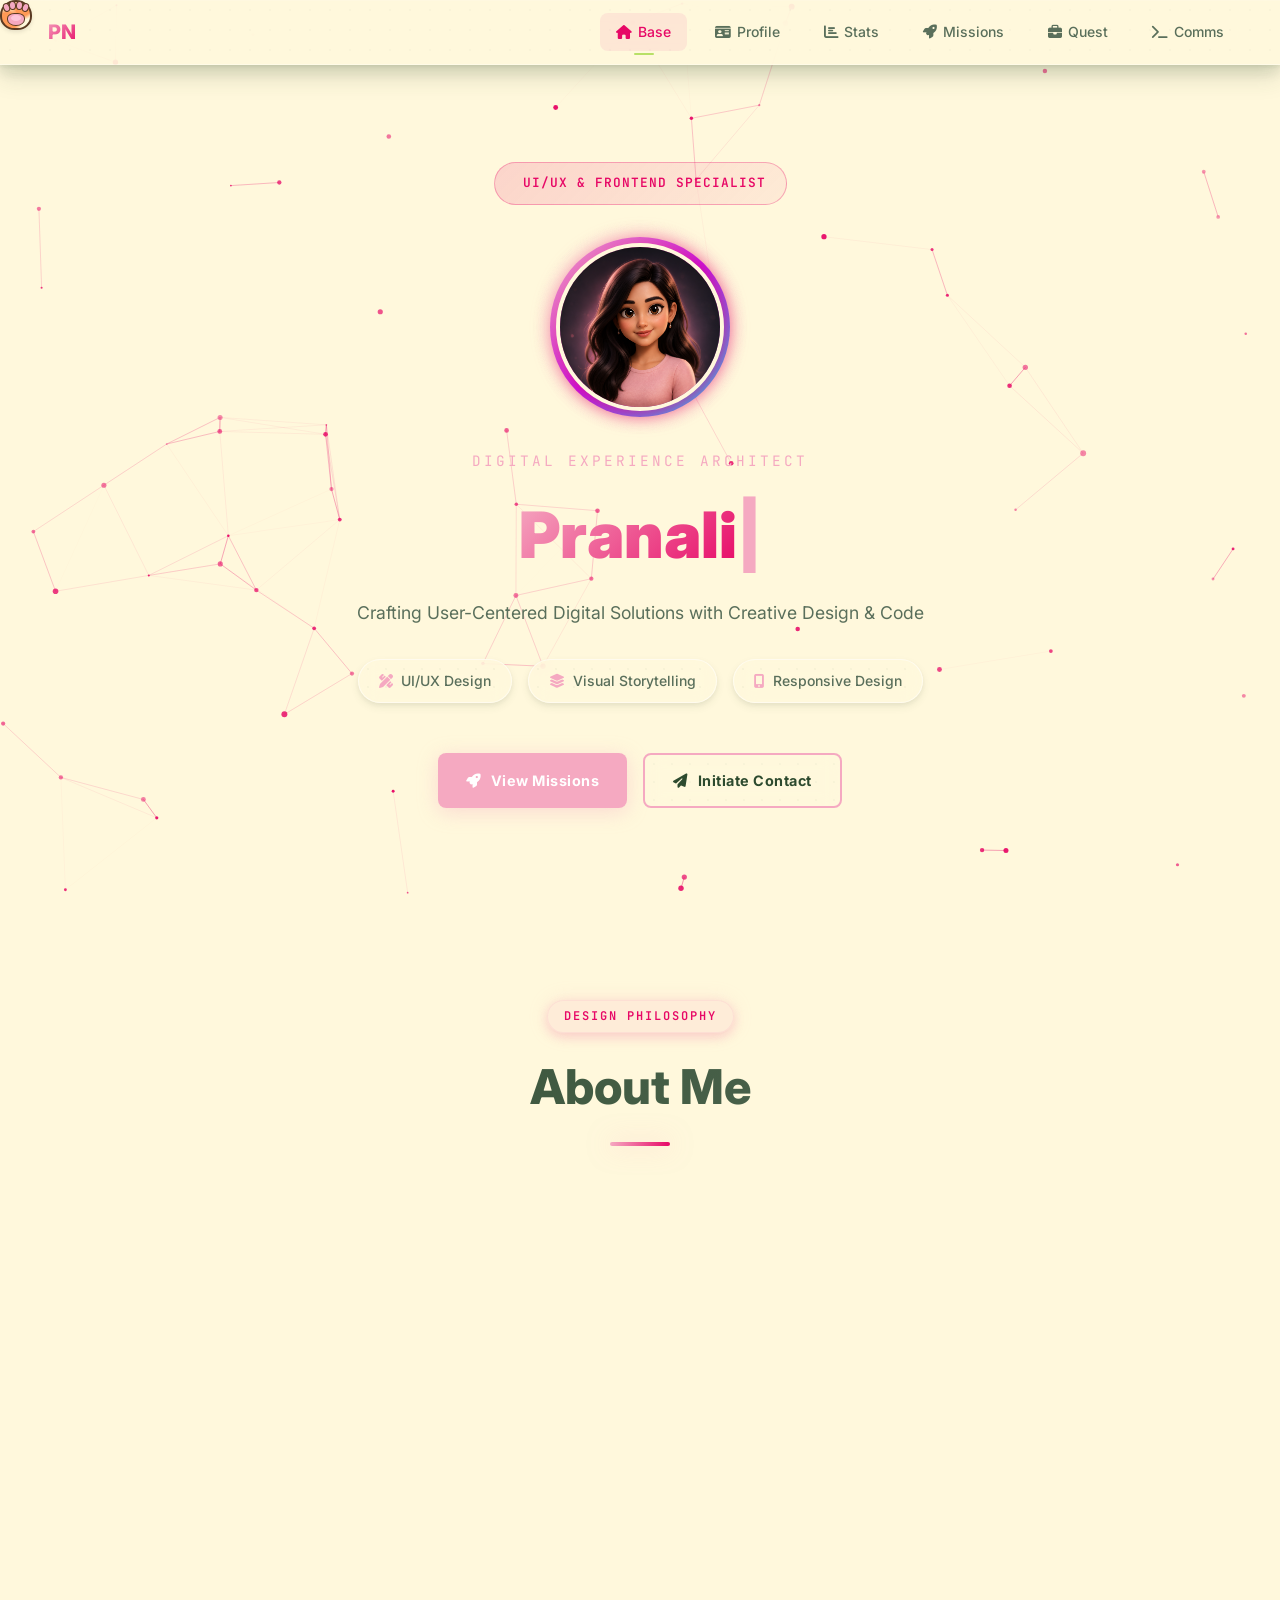
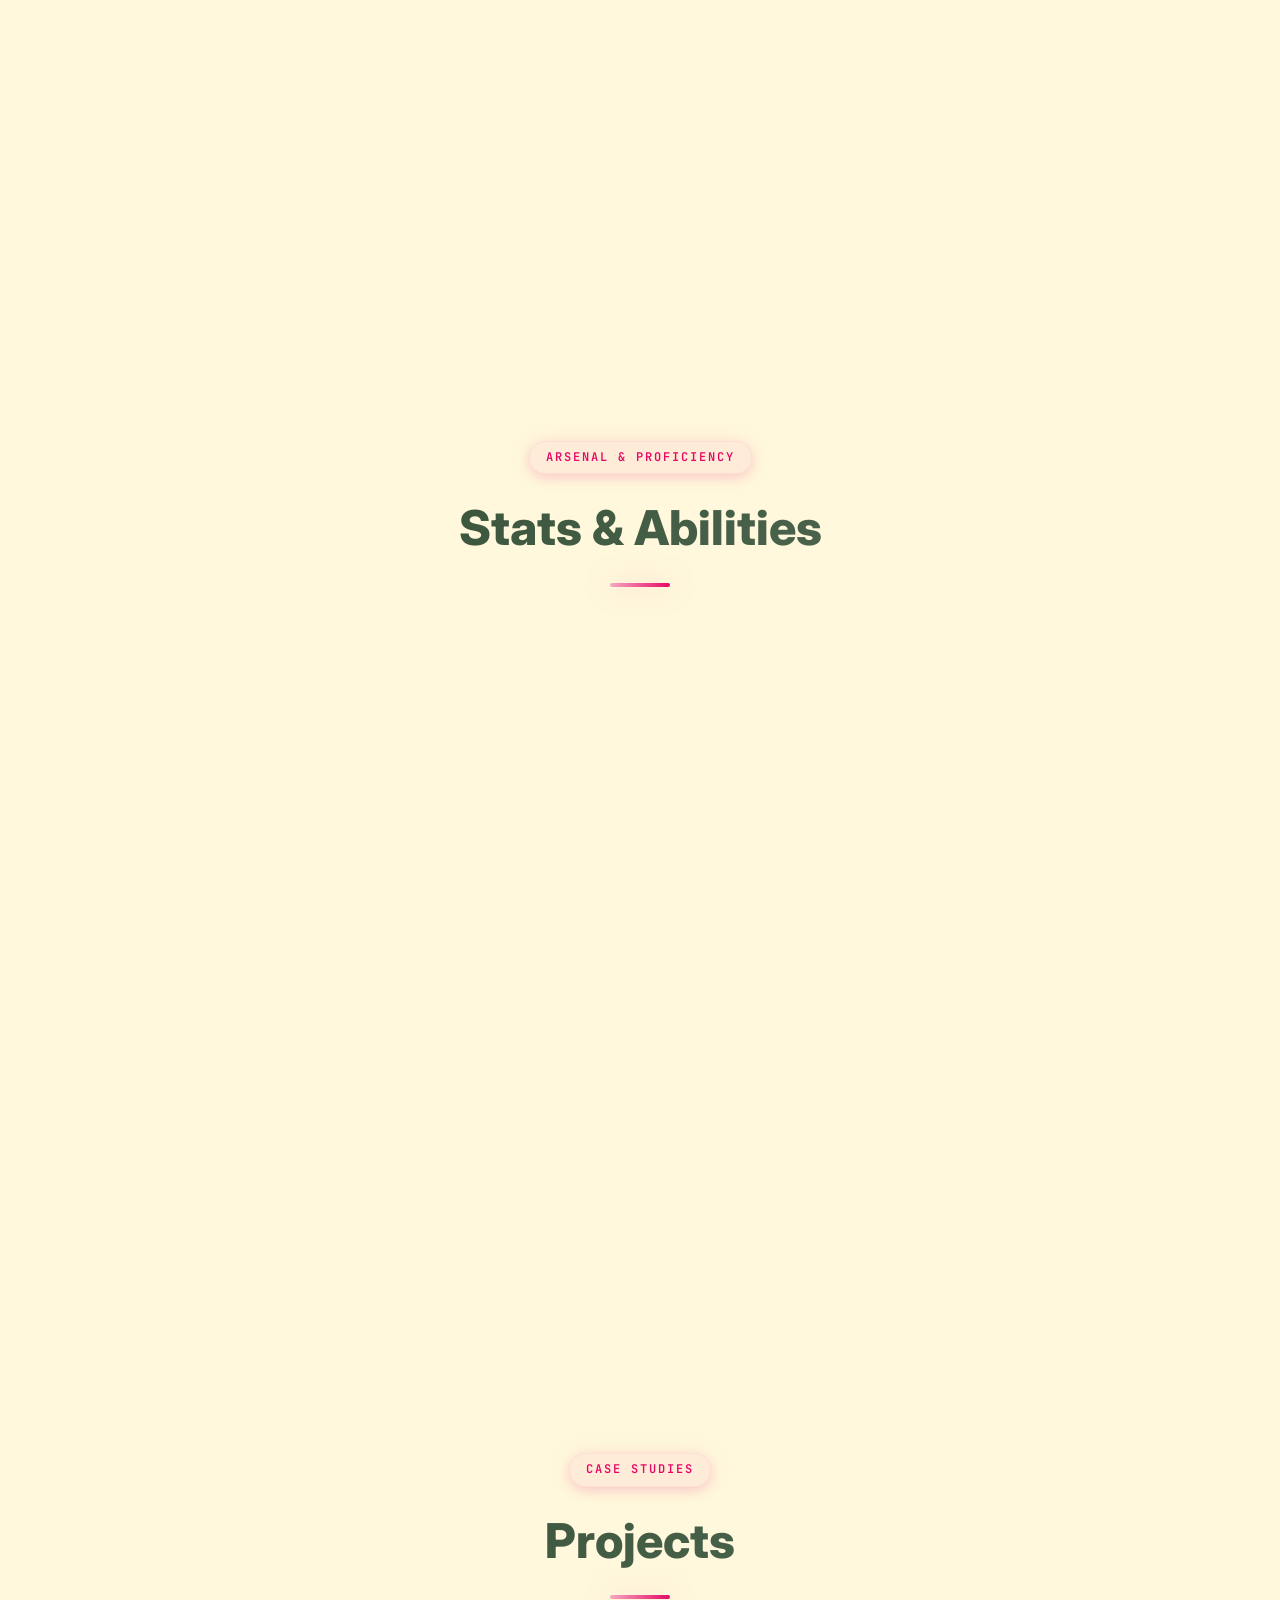
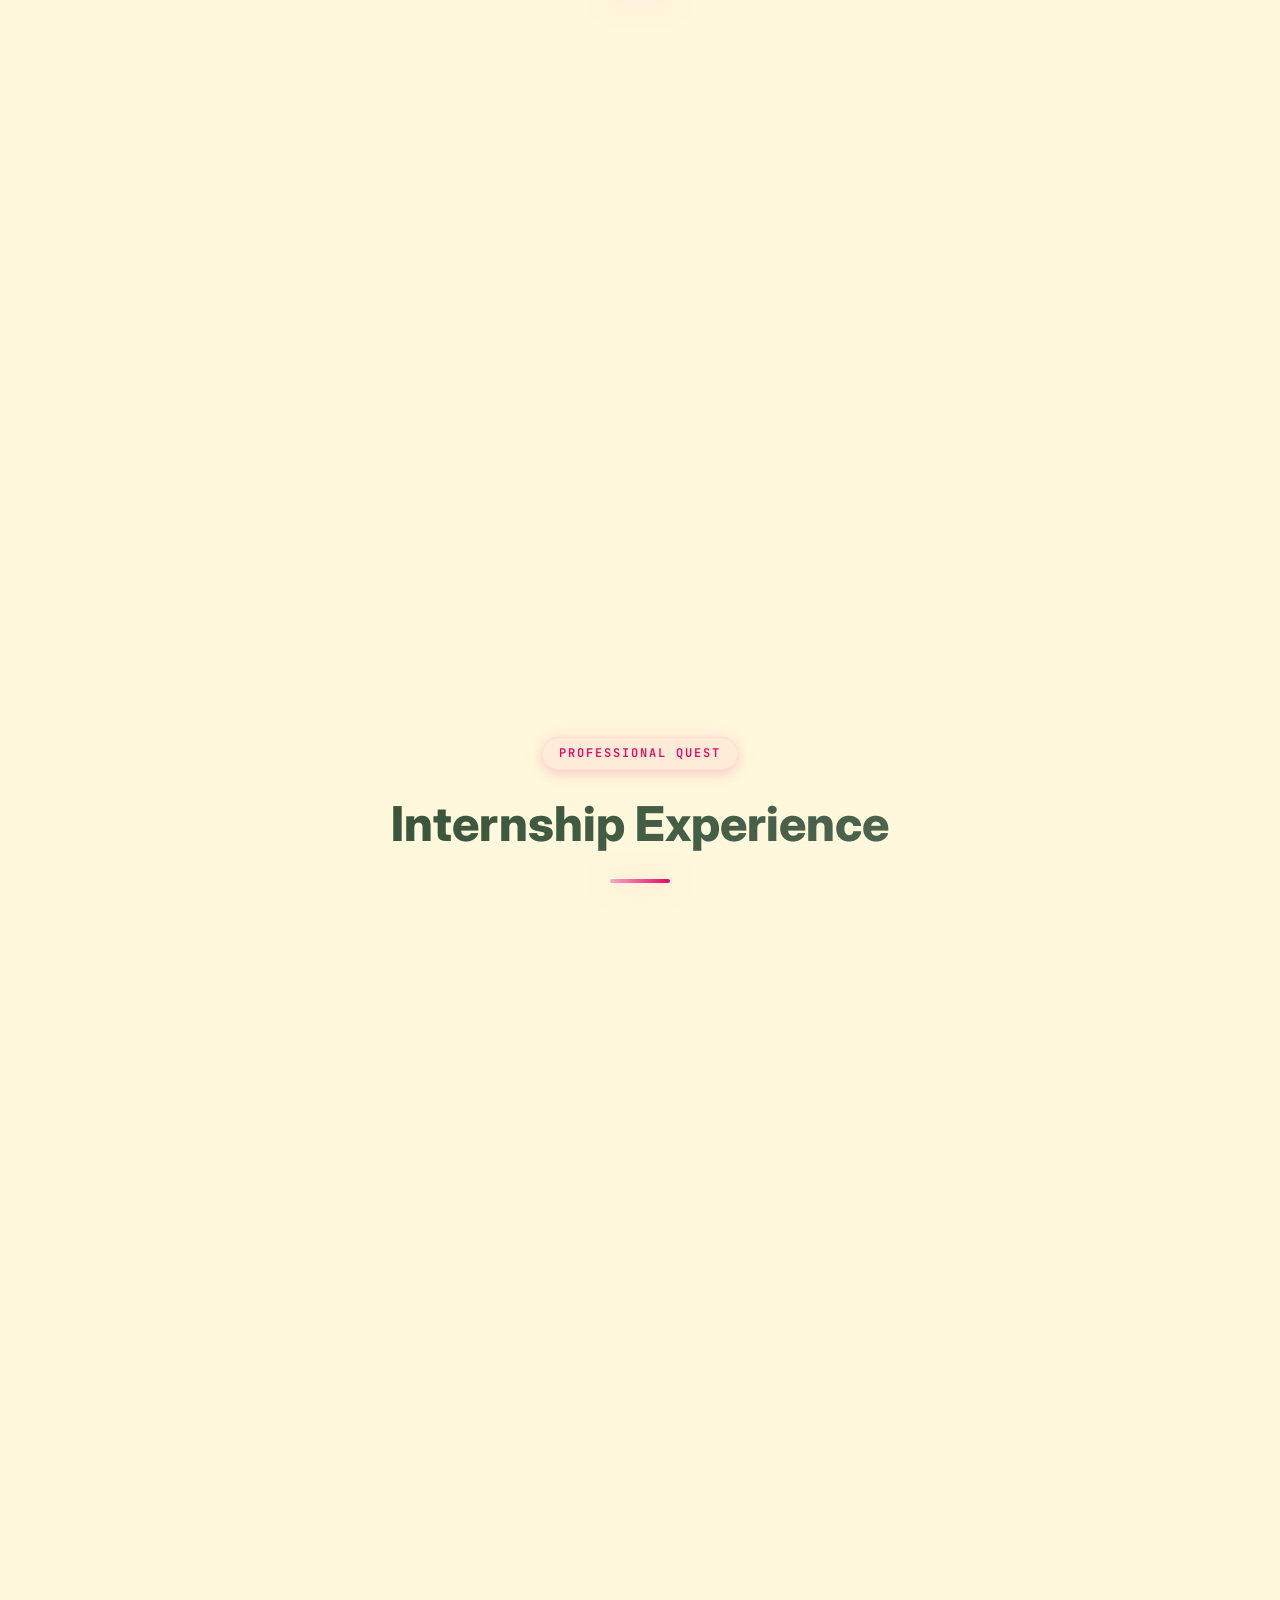
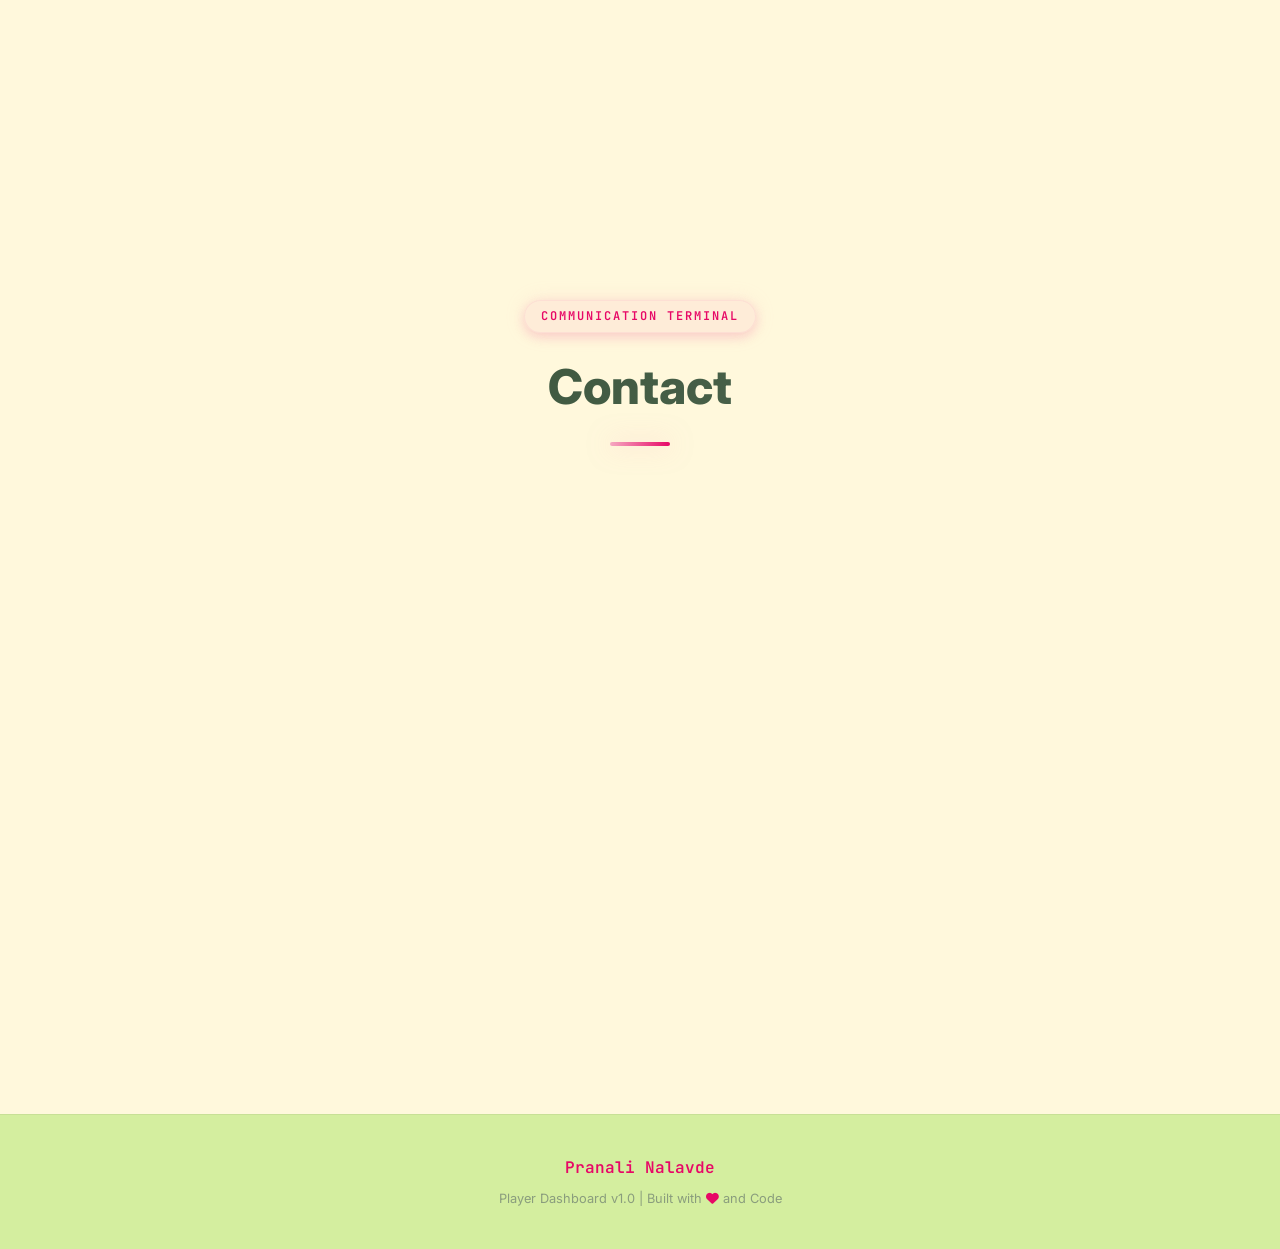
==== index.html @ ffa99c9f "Updated index css js" ====
<!DOCTYPE html>
<html lang="en">
<head>
    <meta charset="UTF-8">
    <meta name="viewport" content="width=device-width, initial-scale=1.0">
    <title>Pranali Nalavde | UI/UX & Frontend Designer Portfolio</title>
    <meta name="description" content="Portfolio of Pranali Nalavde - Specialized in UI/UX Design, Visual Storytelling, and Frontend Development.">
    <meta property="og:title" content="Pranali Nalavde | Creative Design & UI/UX Specialist">
    <meta property="og:description" content="Merging creativity with technology to build intuitive, user-centered digital experiences.">
    <link rel="preconnect" href="https://fonts.googleapis.com">
    <link rel="preconnect" href="https://fonts.gstatic.com" crossorigin>
    <link href="https://fonts.googleapis.com/css2?family=Inter:wght@300;400;500;600;700;800;900&family=JetBrains+Mono:wght@400;500;600;700&display=swap" rel="stylesheet">
    <link rel="stylesheet" href="https://cdnjs.cloudflare.com/ajax/libs/font-awesome/6.5.1/css/all.min.css">
    <link rel="stylesheet" href="styles.css">
    <link rel="icon" href="data:image/svg+xml,<svg xmlns=%22http://www.w3.org/2000/svg%22 viewBox=%220 0 100 100%22><text y=%22.9em%22 font-size=%2290%22>🐾</text></svg>">
</head>

    <!-- Game Loader Overlay -->
    <div class="game-loader" id="gameLoader">
        <div class="loader-container">
            <div class="loader-terminal">
                <div class="status-line">
                    <span class="terminal-prompt">user@portfolio:~$</span>
                    <span class="terminal-cmd">init_game_engine()</span>
                </div>
            </div>
            <div class="loader-status-line">
                <span id="loaderStatusText">Initializing player dashboard...</span>
            </div>
            <div class="loader-bar-container">
                <div class="loader-bar">
                    <div class="loader-glow"></div>
                    <div class="loader-progress" id="loaderProgress"></div>
                </div>
            </div>
            <div class="loader-text" id="loaderText">0%</div>
        </div>
    </div>

    <!-- Particle Background -->
    <canvas id="particle-canvas"></canvas>

    <!-- Main Content (hidden until loader 100%) -->
    <div id="main-content" class="main-content loading-hidden">
        <!-- HUD Navigation -->
        <nav class="hud-nav" id="hudNav">

        <div class="hud-progress-bar" id="scrollProgress"></div>
        <div class="hud-container">
            <a href="#hero" class="hud-logo">
                <span class="logo-icon"></></span>
                <span class="logo-text">PN</span>
            </a>
            <ul class="hud-menu" id="hudMenu">
                <li><a href="#hero" class="hud-link active" data-section="hero"><i class="fas fa-home"></i><span>Base</span></a></li>
                <li><a href="#about" class="hud-link" data-section="about"><i class="fas fa-id-card"></i><span>Profile</span></a></li>
                <li><a href="#skills" class="hud-link" data-section="skills"><i class="fas fa-chart-bar"></i><span>Stats</span></a></li>
                <li><a href="#projects" class="hud-link" data-section="projects"><i class="fas fa-rocket"></i><span>Missions</span></a></li>
                <li><a href="#internship" class="hud-link" data-section="internship"><i class="fas fa-briefcase"></i><span>Quest</span></a></li>
                <li><a href="#contact" class="hud-link" data-section="contact"><i class="fas fa-terminal"></i><span>Comms</span></a></li>
            </ul>
            <button class="hud-toggle" id="hudToggle" aria-label="Toggle menu">
                <span></span><span></span><span></span>
            </button>
        </div>
    </nav>

    <!-- Hero + About Wrapper -->
    <div class="hero-about-wrapper">
        <!-- Hero Section -->
        <section id="hero" class="hero-section">
            <div class="hero-container">
                <div class="hero-badge">
                    <span class="badge-icon"><i class="fas fa-sparkles"></i></span>
                    <span class="badge-text">UI/UX & Frontend Specialist</span>
                </div>
                <div class="hero-avatar">
                    <div class="avatar-ring">
                        <div class="avatar-ring-inner"></div>
                        <div class="avatar-ripple"></div>
                        <img src="profile.png" alt="Pranali Nalavde Profile" class="avatar-img">
                    </div>
                    <div class="avatar-glow"></div>
                </div>
                <div class="hero-content">
                    <p class="hero-greeting">Digital Experience Architect</p>
                    <h1 class="hero-name">
                        <span id="typewriter"></span><span class="cursor">|</span>
                    </h1>
                    <p class="hero-role">Crafting User-Centered Digital Solutions with Creative Design & Code</p>
                    <div class="hero-stats">
                        <div class="stat-pill">
                            <i class="fas fa-pencil-ruler"></i>
                            <span>UI/UX Design</span>
                        </div>
                        <div class="stat-pill">
                            <i class="fas fa-layer-group"></i>
                            <span>Visual Storytelling</span>
                        </div>
                        <div class="stat-pill">
                            <i class="fas fa-mobile-alt"></i>
                            <span>Responsive Design</span>
                        </div>
                    </div>
                    <div class="hero-actions">
                        <a href="#projects" class="btn btn-primary">
                            <i class="fas fa-rocket"></i>
                            <span>View Missions</span>
                        </a>
                        <a href="#contact" class="btn btn-secondary">
                            <i class="fas fa-paper-plane"></i>
                            <span>Initiate Contact</span>
                        </a>
                    </div>
                </div>
            </div>
        </section>

        <!-- About Section -->
        <section id="about" class="about-section">
            <div class="section-header">
                <span class="section-tag">Design Philosophy</span>
                <h2 class="section-title">About Me</h2>
                <div class="section-line"></div>
            </div>
            <div class="about-container">
                <div class="about-card glass-card">
                    <div class="about-card-header">
                        <div class="about-avatar">
                            <img src="profile.png" alt="Profile">
                        </div>
                        <div class="about-title">
                            <h3>Pranali Nalavde</h3>
                            <p class="about-class">Role: Creative Designer &amp; Frontend Developer</p>
                            <div class="about-badges">
                                <span class="badge rare"><i class="fas fa-pen-nib"></i> UI/UX Specialist</span>
                                <span class="badge epic"><i class="fas fa-wand-magic-sparkles"></i> Visual Artist</span>
                                <span class="badge legendary"><i class="fas fa-code"></i> Developer</span>
                            </div>
                        </div>
                    </div>
                    <div class="about-body">
                        <p class="about-summary">
                            I specialize in bridging the gap between complex functionality and aesthetic simplicity. As a BBA-CA Graduate with a passion for User-Centered Design, I transform ideas into high-fidelity prototypes and responsive web interfaces that prioritize accessibility and visual hierarchy.
                        </p>
                        <div class="about-timeline">
                            <div class="timeline-item">
                                <div class="timeline-dot"></div>
                                <div class="timeline-content">
                                    <h4>BBA-CA</h4>
                                    <p>PES's Modern College of Arts, Commerce &amp; Science (Autonomous), Pune</p>
                                    <p>2023 - 2026 | Result Awaiting</p>
                                    <div class="aggregate-scores">
                                        <span class="aggregate-item"><i class="fas fa-chart-line"></i> Second Year CGPA: 8.68</span>
                                        <span class="aggregate-item"><i class="fas fa-chart-line"></i> First Year CGPA: 8.00</span>
                                    </div>
                                    <span class="timeline-year">2025</span>
                                </div>
                            </div>
                        </div>
                    </div>
                </div>
            </div>
        </section>
    </div>

    <!-- Skills Section -->
    <section id="skills" class="skills-section">
        <div class="section-header">
            <span class="section-tag">Arsenal & Proficiency</span>
            <h2 class="section-title">Stats &amp; Abilities</h2>
            <div class="section-line"></div>
        </div>
        <div class="skills-container">
            <div class="skills-category glass-card">
                <div class="skills-cat-header">
                    <i class="fas fa-laptop-code"></i>
                    <h3>Design & Tech Stack</h3>
                </div>
                <div class="skill-list">
                    <div class="skill-item" data-level="90">
                        <div class="skill-info">
                            <span class="skill-name"><i class="fab fa-html5"></i> HTML</span>
                            <span class="skill-level">90%</span>
                        </div>
                        <div class="skill-bar">
                            <div class="skill-fill"></div>
                        </div>
                    </div>
                    <div class="skill-item" data-level="85">
                        <div class="skill-info">
                            <span class="skill-name"><i class="fab fa-css3-alt"></i> CSS</span>
                            <span class="skill-level">85%</span>
                        </div>
                        <div class="skill-bar">
                            <div class="skill-fill"></div>
                        </div>
                    </div>
                    <div class="skill-item" data-level="80">
                        <div class="skill-info">
                            <span class="skill-name"><i class="fab fa-js"></i> JavaScript</span>
                            <span class="skill-level">80%</span>
                        </div>
                        <div class="skill-bar">
                            <div class="skill-fill"></div>
                        </div>
                    </div>
                    <div class="skill-item" data-level="82">
                        <div class="skill-info">
                            <span class="skill-name"><i class="fas fa-vial"></i> Wireframing & Prototyping</span>
                            <span class="skill-level">82%</span>
                        </div>
                        <div class="skill-bar">
                            <div class="skill-fill"></div>
                        </div>
                    </div>
                    <div class="skill-item" data-level="75">
                        <div class="skill-info">
                            <span class="skill-name"><i class="fab fa-python"></i> Python</span>
                            <span class="skill-level">75%</span>
                        </div>
                        <div class="skill-bar">
                            <div class="skill-fill"></div>
                        </div>
                    </div>
                    <div class="skill-item" data-level="70">
                        <div class="skill-info">
                            <span class="skill-name"><i class="fab fa-node-js"></i> Node.js</span>
                            <span class="skill-level">70%</span>
                        </div>
                        <div class="skill-bar">
                            <div class="skill-fill"></div>
                        </div>
                    </div>
                    <div class="skill-item" data-level="65">
                        <div class="skill-info">
                            <span class="skill-name"><i class="fas fa-code"></i> C++</span>
                            <span class="skill-level">65%</span>
                        </div>
                        <div class="skill-bar">
                            <div class="skill-fill"></div>
                        </div>
                    </div>
                    <div class="skill-item" data-level="88">
                        <div class="skill-info">
                            <span class="skill-name"><i class="fas fa-paint-brush"></i> Canva</span>
                            <span class="skill-level">88%</span>
                        </div>
                        <div class="skill-bar">
                            <div class="skill-fill"></div>
                        </div>
                    </div>
                </div>
            </div>
            <div class="skills-category glass-card">
                <div class="skills-cat-header">
                    <i class="fas fa-brain"></i>
                    <h3>Creative Competencies</h3>
                </div>
                <div class="skill-list">
                    <div class="skill-item" data-level="92">
                        <div class="skill-info">
                            <span class="skill-name"><i class="fas fa-lightbulb"></i> Creative Problem Solving</span>
                            <span class="skill-level">95%</span>
                        </div>
                        <div class="skill-bar">
                            <div class="skill-fill"></div>
                        </div>
                    </div>
                    <div class="skill-item" data-level="90">
                        <div class="skill-info">
                            <span class="skill-name"><i class="fas fa-eye"></i> Visual Communication</span>
                            <span class="skill-level">90%</span>
                        </div>
                        <div class="skill-bar">
                            <div class="skill-fill"></div>
                        </div>
                    </div>
                    <div class="skill-item" data-level="88">
                        <div class="skill-info">
                            <span class="skill-name"><i class="fas fa-users-viewfinder"></i> User Research</span>
                            <span class="skill-level">88%</span>
                        </div>
                        <div class="skill-bar">
                            <div class="skill-fill"></div>
                        </div>
                    </div>
                </div>
                <div class="achievements-panel">
                    <h4><i class="fas fa-trophy"></i> Achievements</h4>
                    <div class="achievement-grid">
                        <div class="achievement" title="Completed BBA-CA">
                            <i class="fas fa-graduation-cap"></i>
                            <span>Scholar</span>
                        </div>
                        <div class="achievement" title="Built Full Stack App">
                            <i class="fas fa-server"></i>
                            <span>Architect</span>
                        </div>
                        <div class="achievement" title="React Project Deployed">
                            <i class="fas fa-mobile-screen"></i>
                            <span>Interface Pro</span>
                        </div>
                        <div class="achievement" title="Canva Animation">
                            <i class="fas fa-film"></i>
                            <span>Creator</span>
                        </div>
                    </div>
                </div>
            </div>
        </div>
    </section>

    <!-- Projects Section -->
    <section id="projects" class="projects-section">
        <div class="section-header">
            <span class="section-tag">Case Studies</span>
            <h2 class="section-title">Projects</h2>
            <div class="section-line"></div>
        </div>
        <div class="projects-container">
            <!-- Project 1: Animation -->
            <div class="project-card" data-project="animation">
                <div class="project-glow"></div>
                <div class="project-content">
                    <div class="project-header">
                        <span class="project-difficulty">Level 1</span>
                        <span class="project-status completed"><i class="fas fa-check-circle"></i> Completed</span>
                    </div>
                    <div class="project-icon">
                        <i class="fas fa-film"></i>
                    </div>
                    <h3 class="project-title">Visual Motion Design</h3>
                    <p class="project-desc">High-impact motion graphics and branding collateral created for digital storytelling.</p>
                    <div class="project-tech">
                        <span class="tech-tag">Canva</span>
                        <span class="tech-tag">Design</span>
                        <span class="tech-tag">Animation</span>
                    </div>
                    <button class="btn btn-outline project-btn" onclick="openModal('animation')">
                        <i class="fas fa-info-circle"></i> View Mission
                    </button>
                </div>
            </div>

            <!-- Project 2: Smarket Full Stack -->
            <div class="project-card featured" data-project="smarket">
                <div class="project-glow"></div>
                <div class="project-content">
                    <div class="project-header">
                        <span class="project-difficulty">Level 5</span>
                        <span class="project-status completed"><i class="fas fa-check-circle"></i> Completed</span>
                    </div>
                    <div class="project-icon">
                        <i class="fas fa-shopping-bag"></i>
                    </div>
                    <h3 class="project-title">Smarket: UX Ecosystem</h3>
                    <p class="project-desc">End-to-end full-stack marketplace featuring complex user journeys, real-time interaction, and secure payments.</p>
                    <div class="project-tech">
                        <span class="tech-tag">Python</span>
                        <span class="tech-tag">Flask</span>
                        <span class="tech-tag">MySQL</span>
                        <span class="tech-tag">Socket.IO</span>
                    </div>
                    <button class="btn btn-outline project-btn" onclick="openModal('smarket')">
                        <i class="fas fa-info-circle"></i> View Mission
                    </button>
                </div>
            </div>

            <!-- Project 3: React Internship -->
            <div class="project-card" data-project="react">
                <div class="project-glow"></div>
                <div class="project-content">
                    <div class="project-header">
                        <span class="project-difficulty">Level 3</span>
                        <span class="project-status completed"><i class="fas fa-check-circle"></i> Completed</span>
                    </div>
                    <div class="project-icon">
                        <i class="fab fa-react"></i>
                    </div>
                    <h3 class="project-title">Smarket: React Marketplace</h3>
                    <p class="project-desc">A responsive React-based marketplace application featuring a dynamic product catalog and an interactive shopping experience.</p>
                    <div class="project-tech">
                        <span class="tech-tag">React.js</span>
                        <span class="tech-tag">JavaScript</span>
                        <span class="tech-tag">HTML5</span>
                        <span class="tech-tag">CSS3</span>
                        <span class="tech-tag">Responsive Design</span>
                    </div>
                    <button class="btn btn-outline project-btn" onclick="openModal('react')">
                        <i class="fas fa-info-circle"></i> View Mission
                    </button>
                </div>
            </div>
        </div>
    </section>

    <!-- Internship Section -->
    <section id="internship" class="internship-section">
        <div class="section-header">
            <span class="section-tag">Professional Quest</span>
            <h2 class="section-title">Internship Experience</h2>
            <div class="section-line"></div>
        </div>
        <div class="internship-container">
            <div class="internship-card glass-card">
                <div class="internship-header">
                    <div class="company-logo">
                        <i class="fas fa-building"></i>
                    </div>
                    <div class="internship-info">
                        <h3>CGPI SOFTWARE PRIVATE LIMITED</h3>
                        <p class="internship-role">Web Development Intern</p>
                        <span class="internship-duration"><i class="fas fa-calendar-alt"></i> 1 Month</span>
                    </div>
                </div>
                <div class="internship-body">
                    <div class="internship-section">
                        <h4><i class="fas fa-tasks"></i> Responsibilities</h4>
                        <ul>
                            <li>Architected responsive UI components utilizing React.js and modern CSS3 modules.</li>
                            <li>Spearheaded the integration of a dynamic product catalog and shopping cart ecosystem.</li>
                            <li>Conducted usability audits to improve interface intuition and user retention.</li>
                            <li>Developed high-fidelity wireframes into functional, accessible web interfaces.</li>
                        </ul>
                    </div>
                    <div class="internship-section">
                        <h4><i class="fas fa-lightbulb"></i> Key Learnings</h4>
                        <ul>
                            <li>Advanced Design Systems & Component Architecture.</li>
                            <li>State Management & User Data Flow.</li>
                            <li>Mobile-First methodology and Adaptive Layouts.</li>
                            <li>Agile Collaboration & Version Control.</li>
                            <li>Deployment process using GitHub Pages</li>
                        </ul>
                    </div>
                    <div class="internship-section">
                        <h4><i class="fas fa-tools"></i> Technologies Used</h4>
                        <div class="tech-stack">
                            <span class="tech-tag">HTML5</span>
                            <span class="tech-tag">CSS3</span>
                            <span class="tech-tag">JavaScript</span>
                            <span class="tech-tag">React.js</span>
                            <span class="tech-tag">Git</span>
                            <span class="tech-tag">GitHub Pages</span>
                        </div>
                    </div>
                </div>
            </div>
        </div>
    </section>

    <!-- Contact Section -->
    <section id="contact" class="contact-section">
        <div class="section-header">
            <span class="section-tag">Communication Terminal</span>
            <h2 class="section-title">Contact</h2>
            <div class="section-line"></div>
        </div>
        <div class="contact-container">
            <div class="terminal glass-card">
                <div class="terminal-header">
                    <div class="terminal-dots">
                        <span></span><span></span><span></span>
                    </div>
                    <span class="terminal-title">contact.exe</span>
                </div>
                <div class="terminal-body">
                    <div class="terminal-line">
                        <span class="terminal-prompt">user@portfolio:~$</span>
                        <span class="terminal-cmd">initiate_contact --mode=professional</span>
                    </div>
                    <div class="terminal-output">
                        <p><i class="fas fa-check"></i> Connection established...</p>
                        <p><i class="fas fa-check"></i> Encryption: ENABLED</p>
                        <p><i class="fas fa-check"></i> Ready for transmission.</p>
                    </div>
                    <div class="terminal-line">
                        <span class="terminal-prompt">user@portfolio:~$</span>
                        <span class="terminal-cmd">show_contact_info</span>
                    </div>
                    <div class="terminal-output contact-grid">
                        <a href="mailto:pranalinalavde05@gmail.com" class="contact-item" id="emailContactItem">
                            <i class="fas fa-envelope"></i>
                            <span>pranalinalavde05@gmail.com</span>
                        </a>
                        <a href="tel:+919876543210" class="contact-item">
                            <i class="fas fa-phone"></i>
                            <span>+91 8237520019</span>
                        </a>
                        <a href="https://github.com/pio-25" target="_blank" rel="noopener noreferrer" class="contact-item">
                            <i class="fab fa-github"></i>
                            <span>github.com/pio-25</span>
                        </a>
                        <a href="https://linkedin.com/in/pranali-nalavde" target="_blank" rel="noopener noreferrer" class="contact-item">
                            <i class="fab fa-linkedin"></i>
                            <span>linkedin.com/in/pranali-nalavde</span>
                        </a>
                    </div>
                    <div class="terminal-line">
                        <span class="terminal-prompt">user@portfolio:~$</span>
                        <span class="terminal-cursor">_</span>
                    </div>
                </div>
            </div>
        </div>
    </section>

    <!-- Footer -->
    <footer class="footer">
        <div class="footer-content">
            <p class="footer-text">
                <span class="footer-logo"></>Pranali Nalavde</span> 
            </p>
            <p class="footer-sub">Player Dashboard v1.0 | Built with <i class="fas fa-heart"></i> and Code</p>
        </div>
    </footer>

<!-- Project Modals -->
    <div class="modal-overlay" id="modalOverlay">
        <div class="modal glass-card" id="projectModal">
            <button class="modal-close" onclick="closeModal()" aria-label="Close modal">
                <i class="fas fa-times"></i>
            </button>
            <div class="modal-scroll">
                <div class="modal-content" id="modalContent">
                    <!-- Dynamic content injected by JS -->
                </div>
            </div>
        </div>
    </div>

    <!-- Achievement Toast -->
    <div class="toast-container" id="toastContainer"></div>
    </div><!-- /main-content -->

    <script src="script.js"></script>
</body>
</html>
---- styles.css ----
/* ============================================
   PORTFOLIO STYLES - GAME DASHBOARD THEME
   Light theme with vibrant neon highlights
   ============================================ */

/* ============================================
   CUSTOM CAT PAW CURSOR
   Yellow, pink and brown natural cat paw
   ============================================ */
.custom-cursor {
    position: fixed;
    width: 32px;
    height: 32px;
    pointer-events: none;
    z-index: 9999;
    --cursor-scale: 1;
    transform: translate(-50%, -50%) scale(var(--cursor-scale));
    transition: transform 0.12s ease-out;
}

/* Base of the paw (Cream with orange spots) */
.paw-hand {
    position: absolute;
    top: 0;
    left: 0;
    width: 32px;
    height: 30px;
    background-color: #FFF8DC;
    background-image: 
        radial-gradient(circle at 75% 25%, #FF9955 25%, transparent 40%),
        radial-gradient(circle at 20% 75%, #FF9955 30%, transparent 50%);
    border-radius: 50% 50% 45% 45%;
    border: 2px solid #5A3A22; /* Dark brown outline */
    box-sizing: border-box;
    z-index: -2;
    box-shadow: 0 2px 4px rgba(0,0,0,0.1);
}

/* Toe beans - Pink */
.toe-bean {
    position: absolute;
    width: 7px;
    height: 9px;
    background: #F5A9C1;
    border: 1.5px solid #5A3A22;
    border-radius: 50%;
    box-sizing: border-box;
    z-index: -1;
}

.toe-bean::before,
.toe-bean::after {
    display: none !important;
}

/* Toe positions - 4 visible toes in an arch */
.toe-bean.toe-1 { top: 3px; left: 3px; transform: rotate(-20deg); }
.toe-bean.toe-2 { top: 1px; left: 9px; transform: rotate(-5deg); }
.toe-bean.toe-3 { top: 1px; left: 16px; transform: rotate(5deg); }
.toe-bean.toe-4 { top: 3px; left: 22px; transform: rotate(20deg); }
.toe-bean.toe-5 { display: none; } /* Hide the 5th extra toe */

/* Main paw pad - Pink */
.paw-pad {
    position: absolute;
    top: 13px;
    left: 7px;
    width: 18px;
    height: 13px;
    background: #F5A9C1;
    border: 1.5px solid #5A3A22;
    border-radius: 40% 40% 50% 50%;
    box-sizing: border-box;
    z-index: -1;
}

/* Inner pad detail - Lighter pink */
.paw-pad-inner {
    position: absolute;
    top: 15px;
    left: 11px;
    width: 10px;
    height: 6px;
    background: #ffcce0;
    border-radius: 50%;
    opacity: 0.8;
}


/* ============================================
   PAW PRINT CLICK EFFECT
   Matches cursor design (soft pink theme)
   ============================================ */

.paw-print {
    position: fixed;
    width: 22px;
    height: 22px;
    pointer-events: none;
    z-index: 9999;
    filter: blur(0.2px);
    transform: translate(-50%, -50%) scale(0.6);
    animation: pawFade 1s ease forwards;
}

/* Main pad */
.paw-print::before {
    content: '';
    position: absolute;
    bottom: 2px;
    left: 5px;
    width: 12px;
    height: 9px;
    background: #bd2f5c;
    border-radius: 50% 50% 45% 45%;

    box-shadow:
        0 0 6px rgba(245, 169, 193, 0.6),
        0 0 12px rgba(245, 169, 193, 0.3);
}

/* Toes */
.paw-print::after {
    content: '';
    position: absolute;
    top: 2px;
    left: 2px;
    width: 4px;
    height: 4px;
    background: #d2597fcb;
    border-radius: 50%;

    /* Create 4 toes using box-shadow */
    box-shadow:
        6px -2px 0 #d2597fcb,
        12px -2px 0 #d2597fcb,
        18px 0px 0 #d2597fcb;

    filter: drop-shadow(0 0 4px rgba(245, 169, 193, 0.6));
}

/* Interactive state - scale up on hover */
.custom-cursor.interactive {
    --cursor-scale: 1.2;
    transform: translate(-50%, -50%) scale(var(--cursor-scale));
    transition: transform 0.2s ease;
}

/* Click interaction animation */
@keyframes pawClick {
    0% { 
        transform: translate(-50%, -50%) scale(var(--cursor-scale));
    }
    30% { 
        transform: translate(-50%, -50%) scaleX(calc(var(--cursor-scale) * 0.92)) scaleY(calc(var(--cursor-scale) * 0.85));
        filter: drop-shadow(0 0 12px var(--accent-primary));
    }
    60% { 
        transform: translate(-50%, -50%) scale(calc(var(--cursor-scale) * 1.05));
        filter: drop-shadow(0 0 18px var(--accent-primary));
    }
    100% { 
        transform: translate(-50%, -50%) scale(var(--cursor-scale));
    }
}

.custom-cursor.clicking {
    animation: pawClick 0.25s cubic-bezier(0.25, 1, 0.5, 1) forwards;
}

/* Cursor trail */
.cursor-trail {
    position: fixed;
    width: 5px;
    height: 5px;
    background: rgba(231, 8, 102, 0.35);
    border-radius: 50%;
    pointer-events: none;
    z-index: 9998;
    transition: opacity 0.35s ease, transform 0.35s ease;
}

.cursor-trail.fade {
    opacity: 0;
    transform: scale(0.2);
}

/* Custom cursor styles */
body.cursor-custom,
body.cursor-custom * {
    cursor: none !important;
}

body.cursor-custom a,
body.cursor-custom button,
body.cursor-custom .btn,
body.cursor-custom input,
body.cursor-custom textarea,
body.cursor-custom select,
body.cursor-custom [role="button"],
body.cursor-custom [href],
body.cursor-custom .hud-link,
body.cursor-custom .contact-item,
body.cursor-custom .project-card {
    cursor: pointer !important;
}

/* Focusable elements still show pointer for accessibility */
body.cursor-custom a:focus-visible,
body.cursor-custom button:focus-visible,
body.cursor-custom .btn:focus-visible {
    outline: 2px solid var(--accent-primary);
    outline-offset: 2px;
    border-radius: var(--radius-sm);
}

/* Hide custom cursor during print */
@media print {
    .custom-cursor,
    .cursor-trail {
        display: none !important;
    }
}

/* Fallback for browsers without pointer-events support */
@supports (pointer-events: none) {
    .custom-cursor {
        pointer-events: none;
    }
}

/* CSS Custom Properties */
:root {
    --bg-primary: #FFF8DC;
    --bg-secondary: #D4EE9F;
    --bg-glass: rgba(255, 248, 220, 0.75);
    --text-primary: #2D4A2E;
    --text-secondary: #5A6F5B;
    --text-muted: #8A9D7D;

    --accent-primary: #F5A9C1;
    --accent-secondary: #E70866;
    --accent-tertiary: #E70866;
    --accent-success: #b8e067;
    --accent-warm: #F5A9C1;

    --glow-primary: 0 0 24px rgba(245, 169, 193, 0.5);
    --glow-secondary: 0 0 24px rgba(231, 8, 102, 0.4);
    --glow-tertiary: 0 0 24px rgba(231, 8, 102, 0.4);

    --radius-sm: 8px;
    --radius-md: 16px;
    --radius-lg: 24px;

    --font-body: 'Inter', sans-serif;
    --font-mono: 'JetBrains Mono', monospace;

    --transition-fast: 0.2s ease;
    --transition-normal: 0.35s cubic-bezier(0.4, 0, 0.2, 1);
    --transition-slow: 0.5s ease;
    --panel-shadow: 0 20px 50px rgba(45, 74, 46, 0.12), 0 10px 20px rgba(45, 74, 46, 0.08), inset 0 0 0 1px rgba(255, 255, 255, 0.4);
    --panel-shadow-soft: 0 12px 24px rgba(45, 74, 46, 0.15), 0 8px 12px rgba(45, 74, 46, 0.10), 0 2px 4px rgba(45, 74, 46, 0.08), inset 0 1px 0 rgba(255, 255, 255, 0.12);
    --panel-shadow-hover: 0 40px 80px rgba(45, 74, 46, 0.18), 0 20px 40px rgba(45, 74, 46, 0.12), inset 0 0 0 1px var(--accent-primary);
    --drop-shadow: 8px 8px 0px 0px rgba(231, 8, 102, 0.15);
    --section-separator: 1px solid rgba(45, 74, 46, 0.12);
}

/* Reset & Base */
*,
*::before,
*::after {
    margin: 0;
    padding: 0;
    box-sizing: border-box;
}

html {
    scroll-behavior: smooth;
    font-size: 16px;
}

body {
    font-family: var(--font-body);
    background: var(--bg-primary);
    color: var(--text-primary);
    line-height: 1.6;
    overflow-x: hidden;
    min-height: 100vh;
}

.main-content.loading-hidden {
    opacity: 0;
    visibility: hidden;
    transition: opacity 0.5s ease-out, visibility 0.5s ease-out;
}

.main-content.loading-visible {
    opacity: 1;
    visibility: visible;
}

/* Particle Canvas */

#particle-canvas {
    position: fixed;
    top: 0;
    left: 0;
    width: 100%;
    height: 100%;
    z-index: -1;
    pointer-events: none;
}


/* ============================================
   HUD NAVIGATION
   ============================================ */
.hud-nav {
    position: fixed;
    top: 0;
    left: 0;
    right: 0;
    z-index: 1000;
    background: rgba(255, 248, 220, 0.85);
    background-image: radial-gradient(circle, rgba(45, 74, 46, 0.025) 1px, transparent 1px);
    background-size: 20px 20px;
    -webkit-backdrop-filter: blur(20px);
    backdrop-filter: blur(20px);
    border-bottom: 1px solid rgba(255, 255, 255, 0.3);
    box-shadow: var(--panel-shadow-soft);
    transition: all var(--transition-normal);
}

.hud-nav.scrolled {
    background: rgba(255, 248, 220, 0.95);
    box-shadow: var(--panel-shadow-soft);
}

.hud-progress-bar {
    position: absolute;
    top: 0;
    left: 0;
    height: 3px;
    background: linear-gradient(90deg, var(--accent-primary), var(--accent-secondary), var(--accent-tertiary));
    width: 0%;
    transition: width 0.1s linear;
    z-index: 1001;
}

.hud-container {
    max-width: 1200px;
    margin: 0 auto;
    padding: 0;
    display: flex;
    align-items: center;
    justify-content: space-between;
    height: 64px;
    gap: 0;
}

.hud-logo {
    display: flex;
    align-items: center;
    gap: 8px;
    text-decoration: none;
    color: var(--text-primary);
    font-weight: 800;
    font-size: 1.25rem;
    margin-left: 0;
    flex-shrink: 0;
}

.logo-icon {
    color: var(--accent-primary);
    font-family: var(--font-mono);
    font-size: 1rem;
    text-shadow: 0 0 12px rgba(245, 169, 193, 0.6);
}

.logo-text {
    background: linear-gradient(135deg, var(--accent-primary), var(--accent-secondary));
    -webkit-background-clip: text;
    -webkit-text-fill-color: transparent;
    background-clip: text;
}

.hud-menu {
    display: flex;
    list-style: none;
    gap: 12px;
    margin-left: auto;
    margin-left: 0;
    flex-shrink: 0;
}

.hud-link {
    display: flex;
    align-items: center;
    gap: 6px;
    padding: 8px 16px;
    border-radius: var(--radius-sm);
    text-decoration: none;
    color: var(--text-secondary);
    font-size: 0.875rem;
    font-weight: 500;
    transition: all var(--transition-fast);
    position: relative;
}

.hud-link i {
    font-size: 0.875rem;
}

.hud-link:hover,
.hud-link.active {
    color: var(--accent-secondary);
    background: rgba(245, 169, 193, 0.235);
}

.hud-link.active::after {
    content: '';
    position: absolute;
    bottom: -4px;
    left: 50%;
    transform: translateX(-50%);
    width: 20px;
    height: 2px;
    background: var(--accent-success);
    border-radius: 2px;
}

.hud-toggle {
    display: none;
    flex-direction: column;
    justify-content: center;
    align-items: center;
    gap: 5px;
    width: 40px;
    height: 40px;
    background: transparent;
    border: none;
    cursor: pointer;
    padding: 8px;
}

.hud-toggle span {
    display: block;
    width: 24px;
    height: 3px;
    background: var(--text-primary);
    border-radius: 2px;
    transition: all var(--transition-fast);
}

/* ============================================
   SECTION COMMON STYLES
   ============================================ */
section:not(#hero) {
    position: relative;
    z-index: 1;
    padding: 100px 24px;
}

.section-header {
    text-align: center;
    margin-bottom: 60px;
}

.section-tag {
    display: inline-block;
    padding: 6px 16px;
    background: rgba(245, 169, 193, 0.15);
    color: var(--accent-secondary);
    font-family: var(--font-mono);
    font-size: 0.75rem;
    font-weight: 600;
    text-transform: uppercase;
    letter-spacing: 2px;
    border-radius: 100px;
    margin-bottom: 16px;
    border: 1px solid rgba(245, 169, 193, 0.2);
    box-shadow: 0 4px 12px rgba(231, 8, 102, 0.15), 0 0 20px rgba(245, 169, 193, 0.2);
    animation: float 3s ease-in-out infinite;
    transition: all 0.3s ease;
}

.section-tag:hover {
    transform: translateY(-3px);
    box-shadow: 0 8px 20px rgba(231, 8, 102, 0.25), 0 0 28px rgba(245, 169, 193, 0.3);
}

.section-title {
    font-size: clamp(2rem, 5vw, 3rem);
    font-weight: 800;
    color: var(--text-primary);
    margin-bottom: 16px;
    background: linear-gradient(135deg, var(--text-primary), var(--text-secondary));
    -webkit-background-clip: text;
    -webkit-text-fill-color: transparent;
    background-clip: text;
}

.section-line {
    width: 60px;
    height: 4px;
    background: linear-gradient(90deg, var(--accent-primary), var(--accent-secondary));
    margin: 0 auto;
    border-radius: 2px;
    box-shadow: var(--glow-primary);
}

.glass-card {
    background: var(--bg-glass);
    background-image: radial-gradient(circle, rgba(45, 74, 46, 0.035) 1px, transparent 1px);
    background-size: 20px 20px;
    -webkit-backdrop-filter: blur(20px);
    backdrop-filter: blur(20px);
    border: 1px solid rgba(255, 255, 255, 0.5);
    border-radius: var(--radius-lg);
    box-shadow: var(--panel-shadow);
}

/* Section separator borders - thin pink/white glass borders matching original project cards */
#about .about-card,
#skills .skills-category,
#internship .internship-card,
#contact .terminal {
    border: 1px solid rgba(255, 255, 255, 0.5);
    margin-bottom: 20px;
}

/* Section hover effects matching project cards */
#about .about-card:hover,
#skills .skills-category:hover,
#internship .internship-card:hover,
#contact .terminal:hover {
    transform: translateY(-8px) scale(1.02);
    border-color: var(--accent-tertiary);
    box-shadow: var(--drop-shadow);
}

/* ============================================
   HERO SECTION
   ============================================ */
.hero-section {
    min-height: 100vh;
    display: flex;
    flex-direction: column;
    justify-content: center;
    align-items: center;
    text-align: center;
    padding-top: 80px;
    padding-bottom: 0;
    position: relative;
    overflow: hidden;
}

.hero-container {
    max-width: 900px;
    width: 100%;
    margin: auto;
    padding: 0 24px;
}

.hero-badge {
    display: inline-flex;
    align-items: center;
    gap: 8px;
    padding: 8px 20px;
    background: linear-gradient(135deg, rgba(231, 8, 102, 0.15), rgba(231, 8, 102, 0.05));
    border: 1px solid rgba(231, 8, 102, 0.3);
    border-radius: 100px;
    margin-bottom: 32px;
    animation: float 3s ease-in-out infinite;
}

.badge-icon {
    color: var(--accent-tertiary);
}

.badge-text {
    font-family: var(--font-mono);
    font-size: 0.8rem;
    font-weight: 600;
    color: var(--accent-tertiary);
    text-transform: uppercase;
    letter-spacing: 1px;
}

.hero-avatar {
    position: relative;
    width: 180px;
    height: 180px;
    margin: 0 auto 32px;
    perspective: 1000px;
    transition: transform 0.1s ease-out;
}

.avatar-ring {
    position: relative;
    width: 100%;
    height: 100%;
    border-radius: 50%;
    padding: 6px;
    background: linear-gradient(135deg, var(--accent-primary), #bc13fe, #00f2ff);
    box-shadow: 0 0 20px rgba(245, 169, 193, 0.3);
    animation: floatAvatar 4s ease-in-out infinite;
    z-index: 2;
    transition: all var(--transition-normal);
}

.hero-avatar:hover .avatar-ring {
    transform: scale(1.05);
    box-shadow: 0 0 35px rgba(245, 169, 193, 0.6);
}

.avatar-ring-inner {
    position: absolute;
    inset: 0;
    border-radius: 50%;
    background: linear-gradient(135deg, var(--accent-primary), var(--accent-secondary), var(--accent-tertiary));
    filter: blur(8px);
    opacity: 0.6;
    animation: pulseEnergy 2s ease-in-out infinite;
}

.avatar-ripple {
    position: absolute;
    inset: -10px;
    border: 2px solid var(--accent-primary);
    border-radius: 50%;
    opacity: 0;
    pointer-events: none;
    animation: rippleExpand 4s infinite;
}

.avatar-img {
    width: 100%;
    height: 100%;
    border-radius: 50%;
    object-fit: cover;
    border: 4px solid var(--bg-primary);
    position: relative;
    z-index: 1;
    transition: filter var(--transition-normal);
}

.hero-avatar:hover .avatar-img {
    filter: brightness(1.1);
}

.avatar-glow {
    position: absolute;
    inset: -20px;
    border-radius: 50%;
    background: radial-gradient(circle, rgba(245, 169, 193, 0.28) 0%, transparent 70%);
    animation: pulse-glow 3s ease-in-out infinite;
    z-index: -1;
}

.avatar-spark {
    position: absolute;
    width: 4px;
    height: 4px;
    background: white;
    border-radius: 50%;
    pointer-events: none;
    box-shadow: 0 0 10px white, 0 0 20px var(--accent-primary);
    z-index: 3;
    animation: sparkMove 1.5s ease-out forwards;
}

@keyframes floatAvatar {
    0%, 100% { transform: translateY(0); }
    50% { transform: translateY(-15px); }
}

@keyframes pulseEnergy {
    0%, 100% { opacity: 0.4; transform: scale(1); }
    50% { opacity: 0.8; transform: scale(1.1); }
}

@keyframes rippleExpand {
    0% { transform: scale(1); opacity: 0; }
    20% { opacity: 0.5; }
    100% { transform: scale(1.8); opacity: 0; }
}

@keyframes sparkMove {
    0% { transform: translate(0, 0) scale(1); opacity: 1; }
    100% { 
        transform: translate(var(--dx), var(--dy)) scale(0); 
        opacity: 0; 
    }
}

.hero-greeting {
    font-family: var(--font-mono);
    font-size: 0.9rem;
    color: var(--accent-primary);
    text-transform: uppercase;
    letter-spacing: 3px;
    margin-bottom: 12px;
}

.hero-name {
    font-size: clamp(2.5rem, 6vw, 4rem);
    font-weight: 900;
    margin-bottom: 12px;
    min-height: 1.2em;
}

#typewriter {
    background: linear-gradient(135deg, var(--accent-primary), var(--accent-secondary));
    -webkit-background-clip: text;
    -webkit-text-fill-color: transparent;
    background-clip: text;
}

.cursor {
    color: var(--accent-primary);
    animation: blink 1s step-end infinite;
}

.hero-role {
    font-size: 1.1rem;
    color: var(--text-secondary);
    margin-bottom: 32px;
}

.hero-stats {
    display: flex;
    justify-content: center;
    gap: 16px;
    margin-bottom: 40px;
    flex-wrap: wrap;
}

.stat-pill {
    display: flex;
    align-items: center;
    gap: 8px;
    padding: 10px 20px;
    background: var(--bg-glass);
    background-image: radial-gradient(circle, rgba(45, 74, 46, 0.035) 1px, transparent 1px);
    background-size: 18px 18px;
    border: 1px solid rgba(255, 255, 255, 0.5);
    border-radius: 100px;
    font-size: 0.875rem;
    font-weight: 500;
    color: var(--text-secondary);
    -webkit-backdrop-filter: blur(10px);
    backdrop-filter: blur(10px);
    box-shadow:
        0 2px 4px rgba(45, 74, 46, 0.06),
        0 4px 8px rgba(45, 74, 46, 0.08);
    transition: all var(--transition-fast);
}

.stat-pill:hover {
    transform: translateY(-2px);
    box-shadow: var(--drop-shadow);
    color: var(--text-primary);
}

.stat-pill i {
    color: var(--accent-primary);
}

.hero-actions {
    display: flex;
    justify-content: center;
    gap: 16px;
    flex-wrap: wrap;
    padding: 10px;
}

/* Buttons */
.btn {
    display: inline-flex;
    align-items: center;
    gap: 10px;
    padding: 14px 28px;
    border-radius: var(--radius-sm);
    font-size: 0.9rem;
    font-weight: 700;
    text-decoration: none;
    cursor: pointer;
    border: none;
    transition: all var(--transition-fast);
    position: relative;
    letter-spacing: 0.5px;
}

.btn-primary {
    background: linear-gradient(135deg, var(--accent-primary), var(--accent-warm));
    color: white;
    box-shadow: 0 4px 20px rgba(245, 169, 193, 0.38);
}

.btn-primary:hover {
    transform: translateY(-2px);
    box-shadow: var(--drop-shadow);
}

.btn-secondary {
    background: var(--bg-glass);
    background-image: radial-gradient(circle, rgba(45, 74, 46, 0.03) 1px, transparent 1px);
    background-size: 18px 18px;
    color: var(--text-primary);
    border: 2px solid var(--accent-primary);
    -webkit-backdrop-filter: blur(10px);
    backdrop-filter: blur(10px);
}

.btn-secondary:hover {
    background: rgba(245, 169, 193, 0.15);
    transform: translateY(-2px);
    box-shadow: var(--drop-shadow);
}

.btn-outline {
    background: transparent;
    color: var(--accent-primary);
    border: 2px solid var(--accent-primary);
    border-radius: var(--radius-sm);
    padding: 10px 20px;
    font-size: 0.875rem;
    transition: all var(--transition-fast);
}

.btn-outline:hover {
    background: var(--accent-primary);
    color: white;
    box-shadow: var(--drop-shadow);
}

/* ============================================
   ABOUT SECTION
   ============================================ */
.about-container {
    max-width: 800px;
    margin: 0 auto;
}

.about-card {
    padding: 40px;
    box-shadow: var(--panel-shadow);
    border-radius: var(--radius-lg);
    background: var(--bg-glass);
    transition: all var(--transition-normal);
    cursor: pointer;
}

.about-card:hover {
    transform: translateY(-4px);
    box-shadow: var(--drop-shadow);
}

.about-card-header {
    display: flex;
    align-items: center;
    gap: 24px;
    margin-bottom: 32px;
    flex-wrap: wrap;
}

.about-avatar img {
    width: 100px;
    height: 100px;
    border-radius: 50%;
    border: 3px solid var(--accent-primary);
    box-shadow: var(--glow-primary);
}

.about-title h3 {
    font-size: 1.5rem;
    font-weight: 700;
    margin-bottom: 4px;
}

.about-class {
    font-family: var(--font-mono);
    font-size: 0.85rem;
    color: var(--accent-secondary);
    margin-bottom: 12px;
}

.about-badges {
    display: flex;
    gap: 8px;
    flex-wrap: wrap;
}

.badge {
    display: inline-flex;
    align-items: center;
    gap: 6px;
    padding: 6px 14px;
    border-radius: 100px;
    font-size: 0.75rem;
    font-weight: 600;
}

.badge.rare {
    background: rgba(255, 208, 155, 0.35);
    color: var(--accent-secondary);
    border: 1px solid rgba(255, 208, 155, 0.45);
}

.badge.epic {
    background: rgba(255, 208, 155, 0.35);
    color: var(--accent-secondary);
    border: 1px solid rgba(255, 208, 155, 0.45);
}

.badge.legendary {
    background: rgba(231, 8, 102, 0.1);
    color: var(--accent-tertiary);
    border: 1px solid rgba(231, 8, 102, 0.2);
}

.about-summary {
    font-size: 1.05rem;
    color: var(--text-secondary);
    line-height: 1.8;
    margin-bottom: 32px;
    padding-bottom: 32px;
    border-bottom: 1px solid rgba(0, 0, 0, 0.06);
}

.about-timeline {
    display: flex;
    flex-direction: column;
    gap: 24px;
}

.timeline-item {
    display: flex;
    gap: 16px;
    position: relative;
}

.timeline-dot {
    width: 14px;
    height: 14px;
    border-radius: 50%;
    background: var(--accent-primary);
    border: 3px solid var(--bg-primary);
    box-shadow: var(--glow-primary);
    flex-shrink: 0;
    margin-top: 4px;
}

.timeline-content h4 {
    font-size: 1rem;
    font-weight: 600;
    margin-bottom: 4px;
}

.timeline-year {
    font-family: var(--font-mono);
    font-size: 0.8rem;
    color: var(--accent-secondary);
    background: rgba(231, 8, 101, 0.071);
    border: 1.5px solid rgba(231, 8, 102, 0.25);
    padding: 3px 12px;
    border-radius: 100px;
    font-weight: 700;
    letter-spacing: 0.5px;
}

/* Aggregate Scores - Education Timeline */
.aggregate-scores {
    display: flex;
    flex-direction: column;
    gap: 8px;
    margin: 10px 0;
}

.aggregate-item {
    display: inline-flex;
    align-items: center;
    gap: 6px;
    padding: 6px 14px;
    background: rgba(231, 8, 101, 0.016);
    border: 1px solid rgba(231, 8, 102, 0.2);
    border-radius: 100px;
    font-size: 0.85rem;
    font-weight: 600;
    color: var(--accent-secondary);
    font-family: var(--font-mono);
}

.aggregate-item i {
    color: var(--accent-secondary);
    font-size: 0.8rem;
}

/* ============================================
   SKILLS SECTION
   ============================================ */
.skills-container {
    max-width: 1000px;
    margin: 0 auto;
    display: grid;
    grid-template-columns: 1fr 1fr;
    gap: 32px;
}

.skills-category {
    padding: 32px;
    box-shadow: var(--panel-shadow);
    border-radius: var(--radius-lg);
    background: var(--bg-glass);
    transition: all var(--transition-fast);
}

.skills-category:hover {
    transform: translateY(-4px);
    box-shadow: var(--drop-shadow);
}

.skills-cat-header {
    display: flex;
    align-items: center;
    gap: 12px;
    margin-bottom: 28px;
}

.skills-cat-header i {
    font-size: 1.25rem;
    color: var(--accent-primary);
    width: 40px;
    height: 40px;
    display: flex;
    align-items: center;
    justify-content: center;
    background: rgba(255, 176, 176, 0.1);
    border-radius: var(--radius-sm);
}

.skills-cat-header h3 {
    font-size: 1.15rem;
    font-weight: 700;
}

.skill-list {
    display: flex;
    flex-direction: column;
    gap: 20px;
}

.skill-item {
    opacity: 0;
    transform: translateX(-20px);
    transition: all var(--transition-slow);
}

.skill-item.visible {
    opacity: 1;
    transform: translateX(0);
}

.skill-info {
    display: flex;
    justify-content: space-between;
    align-items: center;
    margin-bottom: 8px;
}

.skill-name {
    display: flex;
    align-items: center;
    gap: 8px;
    font-weight: 500;
    font-size: 0.9rem;
}

.skill-name i {
    font-size: 1rem;
    width: 24px;
    text-align: center;
}

.skill-level {
    font-family: var(--font-mono);
    font-size: 0.8rem;
    color: var(--accent-primary);
    font-weight: 600;
}

.skill-bar {
    height: 8px;
    background: var(--bg-secondary);
    border-radius: 100px;
    overflow: hidden;
    position: relative;
}

.skill-fill {
    height: 100%;
    width: 0%;
    border-radius: 100px;
    background: linear-gradient(90deg, var(--accent-primary), var(--accent-warm));
    transition: width 1.5s cubic-bezier(0.34, 1.56, 0.64, 1);
    position: relative;
}

.skill-fill::after {
    content: '';
    position: absolute;
    top: 0;
    left: 0;
    right: 0;
    bottom: 0;
    background: linear-gradient(90deg, transparent, rgba(255, 255, 255, 0.4), transparent);
    animation: shimmer 2s infinite;
}

/* Achievements */
.achievements-panel {
    margin-top: 32px;
    padding-top: 24px;
    border-top: 1px solid rgba(0, 0, 0, 0.06);
}

.achievements-panel h4 {
    display: flex;
    align-items: center;
    gap: 8px;
    font-size: 0.95rem;
    font-weight: 600;
    margin-bottom: 16px;
    color: var(--accent-tertiary);
}

.achievement-grid {
    display: grid;
    grid-template-columns: repeat(2, 1fr);
    gap: 12px;
}

.achievement {
    display: flex;
    flex-direction: column;
    align-items: center;
    gap: 8px;
    padding: 16px;
    background: var(--bg-secondary);
    border-radius: var(--radius-md);
    text-align: center;
    transition: all var(--transition-fast);
    cursor: default;
    box-shadow: var(--panel-shadow-soft);
    font-weight: 600;
    color: var(--text-secondary);
    opacity: 0;
    transform: scale(0.8);
    transition: opacity 0.4s ease, transform 0.4s cubic-bezier(0.34, 1.56, 0.64, 1);
}

.achievement i {
    color: var(--accent-secondary);
}

/* ============================================
   PROJECTS SECTION
   ============================================ */
.projects-container {
    max-width: 1200px;
    margin: 0 auto;
    display: grid;
    grid-template-columns: repeat(3, 1fr);
    gap: 32px;
}

.project-card {
    position: relative;
    border-radius: var(--radius-lg);
    background: var(--bg-glass);
    background-image: radial-gradient(circle, rgba(45, 74, 46, 0.035) 1px, transparent 1px);
    background-size: 20px 20px;
    -webkit-backdrop-filter: blur(20px);
    backdrop-filter: blur(20px);
    border: 1px solid rgba(255, 255, 255, 0.5);
    overflow: hidden;
    transition: all var(--transition-normal);
    cursor: pointer;
    box-shadow: var(--panel-shadow);
}

.project-card:hover {
    transform: translateY(-8px) scale(1.02);
    border-color: var(--accent-tertiary);
    box-shadow: var(--drop-shadow);
}

.project-glow {
    position: absolute;
    top: -50%;
    left: -50%;
    width: 200%;
    height: 200%;
    background: radial-gradient(circle, rgba(245, 169, 193, 0.20) 0%, transparent 60%);
    opacity: 0;
    transition: opacity var(--transition-normal);
    pointer-events: none;
}

.project-card:hover .project-glow {
    opacity: 1;
}

.project-card.featured:hover .project-glow {
    background: radial-gradient(circle, rgba(232, 144, 144, 0.28) 0%, transparent 60%);
}

.project-content {
    padding: 32px;
    position: relative;
    z-index: 1;
    display: flex;
    flex-direction: column;
}

.project-header {
    display: flex;
    justify-content: space-between;
    align-items: center;
    gap: 12px;
    margin-bottom: 24px;
}

.project-difficulty {
    font-family: var(--font-mono);
    font-size: 0.7rem;
    font-weight: 700;
    text-transform: uppercase;
    letter-spacing: 1px;
    padding: 4px 12px;
    background: rgba(255, 176, 176, 0.1);
    color: var(--accent-primary);
    border-radius: 100px;
}

.project-status {
    display: flex;
    align-items: center;
    gap: 6px;
    font-size: 0.8rem;
    font-weight: 500;
    color: var(--accent-success);
}

.project-icon {
    width: 60px;
    height: 60px;
    display: flex;
    align-items: center;
    justify-content: center;
    background: linear-gradient(135deg, rgba(255, 176, 176, 0.1), rgba(255, 208, 155, 0.1));
    border-radius: var(--radius-md);
    margin-bottom: 20px;
}

.project-icon i {
    font-size: 1.5rem;
    color: var(--accent-primary);
    color: var(--accent-secondary);
    filter: drop-shadow(0 0 8px rgba(231, 8, 102, 0.4));
    transition: all var(--transition-normal);
}

.project-card:hover .project-icon i {
    filter: drop-shadow(0 0 12px rgba(231, 8, 102, 0.7));
    transform: scale(1.1);
}

.project-title {
    font-size: 1.25rem;
    font-weight: 700;
    margin-bottom: 12px;
}

.project-desc {
    font-size: 0.9rem;
    color: var(--text-secondary);
    line-height: 1.6;
    margin-bottom: 20px;
}

.project-tech {
    display: flex;
    flex-wrap: wrap;
    gap: 8px;
    margin-bottom: 24px;
}

.project-btn {
    padding: 8px 16px;
    font-size: 0.8rem;
    gap: 8px;
    align-self: flex-start;
}

.project-btn i {
    font-size: 0.85rem;
}

.tech-tag {
    padding: 4px 12px;
    background: var(--bg-secondary);
    border-radius: 100px;
    font-size: 0.75rem;
    font-weight: 500;
    color: var(--text-secondary);
    border: 1px solid rgba(0, 0, 0, 0.06);
}

/* ============================================
   INTERNSHIP SECTION
   ============================================ */
.internship-container {
    max-width: 800px;
    margin: 0 auto;
}

.internship-card {
    padding: 40px;
    box-shadow: var(--panel-shadow);
    border-radius: var(--radius-lg);
    background: var(--bg-glass);
    transition: all var(--transition-fast);
}

.internship-card:hover {
    transform: translateY(-4px);
    box-shadow: var(--drop-shadow);
}

.internship-header {
    display: flex;
    align-items: center;
    gap: 20px;
    margin-bottom: 32px;
    padding-bottom: 24px;
    border-bottom: 1px solid rgba(0, 0, 0, 0.06);
}

.company-logo {
    width: 60px;
    height: 60px;
    display: flex;
    align-items: center;
    justify-content: center;
    background: linear-gradient(135deg, var(--accent-primary), var(--accent-warm));
    border-radius: var(--radius-md);
    color: white;
    font-size: 1.5rem;
}

.internship-info h3 {
    font-size: 1.3rem;
    font-weight: 700;
    margin-bottom: 4px;
}

.internship-role {
    font-size: 0.9rem;
    color: var(--text-secondary);
    margin-bottom: 6px;
}

.internship-duration {
    display: inline-flex;
    align-items: center;
    gap: 6px;
    font-family: var(--font-mono);
    font-size: 0.8rem;
    color: #f0a1c0;
    background: rgba(255, 176, 176, 0.18);
    padding: 4px 12px;
    border-radius: 100px;
    border: 1px solid rgba(245, 169, 193, 0.3);
}

.internship-body {
    display: flex;
    flex-direction: column;
    gap: 28px;
}

.internship-section h4 {
    display: flex;
    align-items: center;
    gap: 8px;
    font-size: 1rem;
    font-weight: 600;
    margin-bottom: 14px;
    color: var(--text-primary);
}

.internship-section h4 i {
    color: var(--accent-secondary);
}

.internship-section ul {
    list-style: none;
    padding-left: 0;
}

.internship-section li {
    position: relative;
    padding-left: 24px;
    margin-bottom: 10px;
    font-size: 0.9rem;
    color: var(--text-secondary);
    line-height: 1.6;
}

.internship-section li::before {
    content: '';
    position: absolute;
    left: 0;
    top: 10px;
    width: 8px;
    height: 8px;
    background: var(--accent-primary);
    border-radius: 50%;
    box-shadow: var(--glow-primary);
}

.tech-stack {
    display: flex;
    flex-wrap: wrap;
    gap: 10px;
}

/* ============================================
   CONTACT SECTION
   ============================================ */
.contact-container {
    max-width: 700px;
    margin: 0 auto;
}

.terminal {
    overflow: hidden;
}

.terminal-header {
    display: flex;
    align-items: center;
    gap: 12px;
    padding: 16px 24px;
    background: rgba(45, 74, 46, 0.05);
    border-bottom: 1px solid rgba(0, 0, 0, 0.06);
}

.terminal-dots {
    display: flex;
    gap: 8px;
}

.terminal-dots span {
    width: 12px;
    height: 12px;
    border-radius: 50%;
}

.terminal-dots span:nth-child(1) {
    background: #E70866;
}

.terminal-dots span:nth-child(2) {
    background: #F5A9C1;
}

.terminal-dots span:nth-child(3) {
    background: #D4EE9F;
}

.terminal-title {
    font-family: var(--font-mono);
    font-size: 0.8rem;
    color: var(--text-muted);
    font-weight: 500;
}

.terminal-body {
    padding: 24px;
    font-family: var(--font-mono);
    font-size: 0.9rem;
}

.terminal-line {
    display: flex;
    gap: 12px;
    margin-bottom: 12px;
    flex-wrap: wrap;
}

.terminal-prompt {
    color: var(--accent-success);
    font-weight: 600;
    white-space: nowrap;
}

.terminal-cmd {
    color: var(--text-primary);
}

.terminal-output {
    padding-left: 24px;
    margin-bottom: 20px;
    color: var(--text-secondary);
    line-height: 1.8;
}

.terminal-output p {
    display: flex;
    align-items: center;
    gap: 8px;
}

.terminal-output p i {
    color: var(--accent-success);
    font-size: 0.8rem;
}

.terminal-cursor {
    color: var(--accent-primary);
    animation: blink 1s step-end infinite;
}

.contact-grid {
    display: grid;
    grid-template-columns: repeat(2, 1fr);
    gap: 16px;
    padding-left: 0 !important;
}

.contact-item {
    display: flex;
    align-items: center;
    gap: 12px;
    padding: 16px;
    background: var(--bg-secondary);
    background-image: radial-gradient(circle, rgba(45, 74, 46, 0.03) 1px, transparent 1px);
    background-size: 20px 20px;
    border-radius: var(--radius-md);
    text-decoration: none;
    color: var(--text-secondary);
    transition: all var(--transition-fast);
    border: 1px solid transparent;
    box-shadow: var(--panel-shadow-soft);
}

.contact-item:hover {
    border-color: var(--accent-primary);
    box-shadow: var(--drop-shadow);
    transform: translateY(-2px);
    color: var(--text-primary);
}

.contact-item i {
    font-size: 1.1rem;
    color: var(--accent-primary);
    width: 24px;
    text-align: center;
}

/* ============================================
   FOOTER
   ============================================ */
.footer {
    position: relative;
    z-index: 1;
    padding: 40px 24px;
    text-align: center;
    border-top: 1px solid rgba(0, 0, 0, 0.06);
    background: var(--bg-secondary);
}

.footer-text {
    font-size: 1rem;
    font-weight: 600;
    margin-bottom: 8px;
    display: flex;
    align-items: center;
    justify-content: center;
    gap: 8px;
}

.footer-text .footer-logo {
    color: var(--accent-secondary);
}

.footer-text span:not(.footer-logo) {
    color: var(--text-primary);
}

.footer-logo {
    font-family: var(--font-mono);
    color: var(--accent-secondary);
}

.footer-sub {
    font-size: 0.8rem;
    color: var(--text-muted);
}

.footer-sub i {
    color: #E70866;
}

/* ============================================
   MODAL
   ============================================ */
.modal-overlay {
    position: fixed;
    inset: 0;
    background: rgba(45, 74, 46, 0.6);
    -webkit-backdrop-filter: blur(8px);
    backdrop-filter: blur(8px);
    z-index: 2000;
    display: flex;
    align-items: center;
    justify-content: center;
    padding: 24px;
    opacity: 0;
    visibility: hidden;
    transition: all var(--transition-normal);
}

.modal-overlay.active {
    opacity: 1;
    visibility: visible;
}

.modal {
    max-width: 700px;
    width: 100%;
    max-height: 90vh;
    overflow: visible;
    padding: 40px;
    position: relative;
    background: var(--bg-glass);
    background-image: radial-gradient(circle, rgba(45, 74, 46, 0.035) 1px, transparent 1px);
    background-size: 20px 20px;
    transform: scale(0.9) translateY(20px);
    transition: transform var(--transition-normal);
    box-shadow: var(--panel-shadow);
}

.modal-scroll {
    overflow-y: auto;
    max-height: calc(90vh - 120px);
    margin-top: 16px;
    padding-left: 0;
    padding-right: 12px;
    margin-left: 0;
}

.modal-content {
    padding: 0 24px 40px 0;
}

.modal-scroll::-webkit-scrollbar {
    width: 12px;
}

.modal-scroll::-webkit-scrollbar-track {
    background: rgba(212, 238, 159, 0.4);
    border-radius: 999px;
    box-shadow: inset 0 0 0 1px rgba(45, 74, 46, 0.08);
}

.modal-scroll::-webkit-scrollbar-thumb {
    background: rgba(231, 8, 101, 0.5);
    border-radius: 999px;
    border: 2px solid rgba(255, 248, 220, 0.75);
    min-height: 40px;
}

.modal-scroll::-webkit-scrollbar-thumb:hover {
    background: rgba(231, 8, 101, 0.7);
}

.modal-scroll::-webkit-scrollbar-corner {
    background: transparent;
}

.modal-overlay.active .modal {
    transform: scale(1) translateY(0);
}

.modal-close {
    position: absolute;
    top: 16px;
    right: 16px;
    width: 36px;
    height: 36px;
    border-radius: 50%;
    border: none;
    background: var(--bg-secondary);
    color: var(--text-secondary);
    cursor: pointer;
    display: flex;
    align-items: center;
    justify-content: center;
    transition: all var(--transition-fast);
}

.modal-close:hover {
    background: #E70866;
    color: white;
    box-shadow: var(--drop-shadow);
}

.modal-content h2 {
    font-size: 1.5rem;
    font-weight: 700;
    margin-bottom: 8px;
    color: var(--text-primary);
    display: flex;
    align-items: center;
    gap: 12px;
}

.modal-content .modal-subtitle {
    color: var(--text-muted);
    font-size: 0.9rem;
    margin-bottom: 24px;
}

.modal-content h3 {
    font-size: 1rem;
    font-weight: 600;
    margin: 24px 0 12px;
    display: flex;
    align-items: center;
    gap: 12px;
    color: var(--text-primary);
}

.modal-content i {
    color: var(--accent-secondary);
    filter: drop-shadow(0 0 5px rgba(231, 8, 102, 0.4));
    transition: all var(--transition-fast);
    display: inline-block;
}

.modal-content i:hover {
    filter: drop-shadow(0 0 10px rgba(231, 8, 102, 0.7));
    transform: scale(1.15);
}

.modal-content ul {
    list-style: none;
    padding-left: 0;
    margin-bottom: 24px;
}

.modal-content p {
    color: var(--text-secondary);
    margin-bottom: 16px;
}

.modal-content li {
    position: relative;
    padding-left: 24px;
    margin-bottom: 8px;
    font-size: 0.9rem;
    color: var(--text-secondary);
    line-height: 1.6;
}

.modal-content li::before {
    content: '';
    position: absolute;
    left: 0;
    top: 10px;
    width: 6px;
    height: 6px;
    background: var(--accent-primary);
    border-radius: 50%;
}

.modal-content .modal-tech {
    display: flex;
    flex-wrap: wrap;
    gap: 8px;
    margin-bottom: 24px;
}

.modal-content .modal-link {
    display: inline-flex;
    align-items: center;
    gap: 8px;
    padding: 12px 24px;
    background: linear-gradient(135deg, var(--accent-primary), var(--accent-warm));
    color: white;
    text-decoration: none;
    border-radius: var(--radius-sm);
    font-weight: 600;
    transition: all var(--transition-fast);
    margin-top: 12px;
}

.modal-content .modal-link:hover {
    transform: translateY(-2px);
    box-shadow: var(--drop-shadow);
}

/* ============================================
   TOAST NOTIFICATIONS
   ============================================ */
.toast-container {
    position: fixed;
    top: 80px;
    right: 24px;
    z-index: 3000;
    display: flex;
    flex-direction: column;
    gap: 12px;
}

.toast {
    display: flex;
    align-items: center;
    gap: 12px;
    padding: 16px 20px;
    background: var(--bg-glass);
    background-image: radial-gradient(circle, rgba(45, 74, 46, 0.035) 1px, transparent 1px);
    background-size: 20px 20px;
    -webkit-backdrop-filter: blur(20px);
    backdrop-filter: blur(20px);
    border: 1px solid rgba(255, 255, 255, 0.5);
    border-radius: var(--radius-md);
    box-shadow: var(--panel-shadow-soft);
    animation: slideInRight 0.4s ease, fadeOut 0.4s ease 3.6s forwards;
    max-width: 320px;
}

.toast i {
    font-size: 1.25rem;
    color: var(--accent-tertiary);
}

.toast span {
    font-size: 0.9rem;
    font-weight: 500;
    color: var(--text-primary);
}

/* ============================================
   ANIMATIONS
   ============================================ */
@keyframes float {

    0%,
    100% {
        transform: translateY(0);
    }

    50% {
        transform: translateY(-10px);
    }
}

@keyframes float-soft {

    0%,
    100% {
        transform: translateY(0);
    }

    50% {
        transform: translateY(-6px);
    }
}

@keyframes spin-slow {
    from {
        transform: rotate(0deg);
    }

    to {
        transform: rotate(360deg);
    }
}

@keyframes pulse-glow {

    0%,
    100% {
        opacity: 0.4;
        transform: scale(1);
    }

    50% {
        opacity: 0.8;
        transform: scale(1.05);
    }
}

@keyframes blink {

    0%,
    100% {
        opacity: 1;
    }

    50% {
        opacity: 0;
    }
}

@keyframes shimmer {
    0% {
        transform: translateX(-100%);
    }

    100% {
        transform: translateX(100%);
    }
}

@keyframes slideInRight {
    from {
        opacity: 0;
        transform: translateX(100px);
    }

    to {
        opacity: 1;
        transform: translateX(0);
    }
}

@keyframes fadeOut {
    from {
        opacity: 1;
        transform: translateX(0);
    }

    to {
        opacity: 0;
        transform: translateX(100px);
    }
}

@keyframes pawFade {
    0% {
        transform: translate(-50%, -50%) scale(0.6);
        opacity: 1;
    }

    50% {
        transform: translate(-50%, -50%) scale(1);
        opacity: 0.9;
    }

    100% {
        transform: translate(-50%, -50%) scale(1.2);
        opacity: 0;
    }
}

/* ============================================
   GAME LOADER
   ============================================ */


.game-loader {
    position: fixed;
    inset: 0;
    background: rgba(255, 248, 220, 0.7);
    z-index: 5000;
    display: flex;
    align-items: center;
    justify-content: center;
    opacity: 1;
    transition: opacity 0.8s ease-out;
}



.game-loader.hidden {
    opacity: 0;
    pointer-events: none;
}

.loader-container {
    text-align: center;
    max-width: 400px;
    padding: 3rem 2rem;
    background: var(--bg-glass);
    border-radius: var(--radius-lg);
    box-shadow: var(--panel-shadow-hover);
    border: 1px solid rgba(255, 255, 255, 0.4);
    -webkit-backdrop-filter: blur(20px);
    backdrop-filter: blur(20px);
}

.loader-terminal {
    margin-bottom: 1rem;
    text-align: left;
}

.loader-status-line {
    font-family: var(--font-mono);
    font-size: 0.85rem;
    color: var(--text-secondary);
    margin-bottom: 2rem;
    padding: 0.5rem 0;
    border-left: 2px solid var(--accent-success);
    padding-left: 1rem;
}

.loader-status {
    flex: 1;
    text-align: right;
    min-width: 0; /* Allow flex shrink */
}

.loader-status span {
    overflow: hidden;
    text-overflow: ellipsis;
    white-space: nowrap;
}

.status-line {
    display: flex;
    gap: 0.5rem;
    font-family: var(--font-mono);
    font-size: 0.85rem;
    color: var(--text-secondary);
    margin-bottom: 0.25rem;
    flex-wrap: wrap;
    word-break: break-word;
    -webkit-hyphens: auto;
    hyphens: auto;
}

.terminal-prompt {
    color: var(--accent-success);
    font-weight: 600;
}

.terminal-cmd {
    color: var(--accent-secondary);
}

.loader-bar-container {
    margin: 2rem 0;
}

.loader-bar {
    position: relative;
    height: 8px;
    background: var(--bg-secondary);
    border-radius: 100px;
    overflow: hidden;
    border: 1px solid rgba(255, 255, 255, 0.3);
}

.loader-progress {
    height: 100%;
    width: 0%;
    background: linear-gradient(90deg, var(--accent-primary), var(--accent-secondary));
    border-radius: 100px;
    transition: width 0.1s linear;
    position: relative;
}

.loader-progress::after {
    content: '';
    position: absolute;
    top: 0;
    left: 0;
    right: 0;
    bottom: 0;
    background: linear-gradient(90deg, transparent, rgba(255,255,255,0.5), transparent);
    animation: shimmer 1.5s infinite;
}

.loader-glow {
    position: absolute;
    top: -4px;
    left: -4px;
    right: -4px;
    bottom: -4px;
    background: linear-gradient(45deg, transparent 30%, rgba(245, 169, 193, 0.4) 50%, transparent 70%);
    border-radius: 100px;
    opacity: 0;
    transition: opacity 0.3s ease;
}

.loader-bar:hover .loader-glow {
    opacity: 1;
}

.loader-text {
    font-family: var(--font-mono);
    font-size: 0.9rem;
    color: var(--text-primary);
    font-weight: 500;
    letter-spacing: 1px;
}

/* ============================================
   RESPONSIVE DESIGN
   ============================================ */
@media (max-width: 1024px) {

    .projects-container {
        grid-template-columns: repeat(2, 1fr);
    }

    /* Tablet navbar spacing */
    .hud-container {
        padding: 0 20px;
        gap: 16px;
    }

    .hud-logo {
        margin-left: 8px;
    }
}

@media (max-width: 768px) {
    .hud-container {
        padding: 0 16px;
        gap: 12px;
    }

    .hud-logo {
        margin-left: 4px;
    }

    .hud-menu {
        position: fixed;
        top: 64px;
        left: 0;
        right: 0;
        background: rgba(255, 247, 209, 0.97);
        -webkit-backdrop-filter: blur(20px);
        backdrop-filter: blur(20px);
        flex-direction: column;
        padding: 24px;
        gap: 4px;
        transform: translateY(-100%);
        opacity: 0;
        visibility: hidden;
        transition: all var(--transition-normal);
        border-bottom: 1px solid rgba(0, 0, 0, 0.06);
    }

    .hud-menu.active {
        transform: translateY(0);
        opacity: 1;
        visibility: visible;
    }

    .hud-link {
        padding: 12px 16px;
        font-size: 1rem;
    }

    .hud-toggle {
        display: flex;
    }

    section {
        padding: 60px 20px;
    }

    .skills-container {
        grid-template-columns: 1fr;
    }

    .projects-container {
        grid-template-columns: 1fr;
    }

    .contact-grid {
        grid-template-columns: 1fr;
    }

    .achievement-grid {
        grid-template-columns: repeat(2, 1fr);
    }

    .hero-stats {
        flex-direction: column;
        align-items: center;
    }

    .about-card-header {
        flex-direction: column;
        text-align: center;
    }
}

@media (max-width: 480px) {
    .hero-avatar {
        width: 140px;
        height: 140px;
    }

    .hero-name {
        font-size: 2rem;
    }

    .section-title {
        font-size: 1.75rem;
    }

    .about-card,
    .skills-category,
    .internship-card,
    .modal {
        padding: 24px;
    }

    .terminal-body {
        padding: 16px;
        font-size: 0.8rem;
    }

    .btn {
        padding: 12px 20px;
        font-size: 0.85rem;
    }

    .project-header {
        flex-direction: column;
        align-items: flex-start;
        gap: 8px;
    }
}

/* ============================================
   ACCESSIBILITY
   ============================================ */
@media (prefers-reduced-motion: reduce) {

    *,
    *::before,
    *::after {
        animation-duration: 0.01ms !important;
        animation-iteration-count: 1 !important;
        transition-duration: 0.01ms !important;
    }

    #particle-canvas {
        display: none;
    }
}

/* Focus styles */
a:focus-visible,
button:focus-visible {
    outline: 2px solid var(--accent-primary);
    outline-offset: 2px;
    border-radius: var(--radius-sm);
}

/* Custom themed scrollbar */
/* WebKit-based browsers */
::-webkit-scrollbar {
    width: 16px;
    height: 18px;
}

::-webkit-scrollbar-track {
    background: rgba(255, 248, 220, 0.55);
    border-radius: 999px;
    box-shadow: inset 0 0 0 1px rgba(45, 74, 46, 0.10);
}

::-webkit-scrollbar-thumb {
    background: rgba(231, 8, 101, 0.584);
    border-radius: 999px;
    border: 3px solid rgba(255, 248, 220, 0.65);
    min-height: 40px;
}

::-webkit-scrollbar-thumb:hover {
    background: rgba(231, 8, 101, 0.756);
}

::-webkit-scrollbar-corner {
    background: transparent;
}

/* Smooth thumb visual state */
body:hover::-webkit-scrollbar-thumb {
    background: rgba(231, 8, 101, 0.63);
}
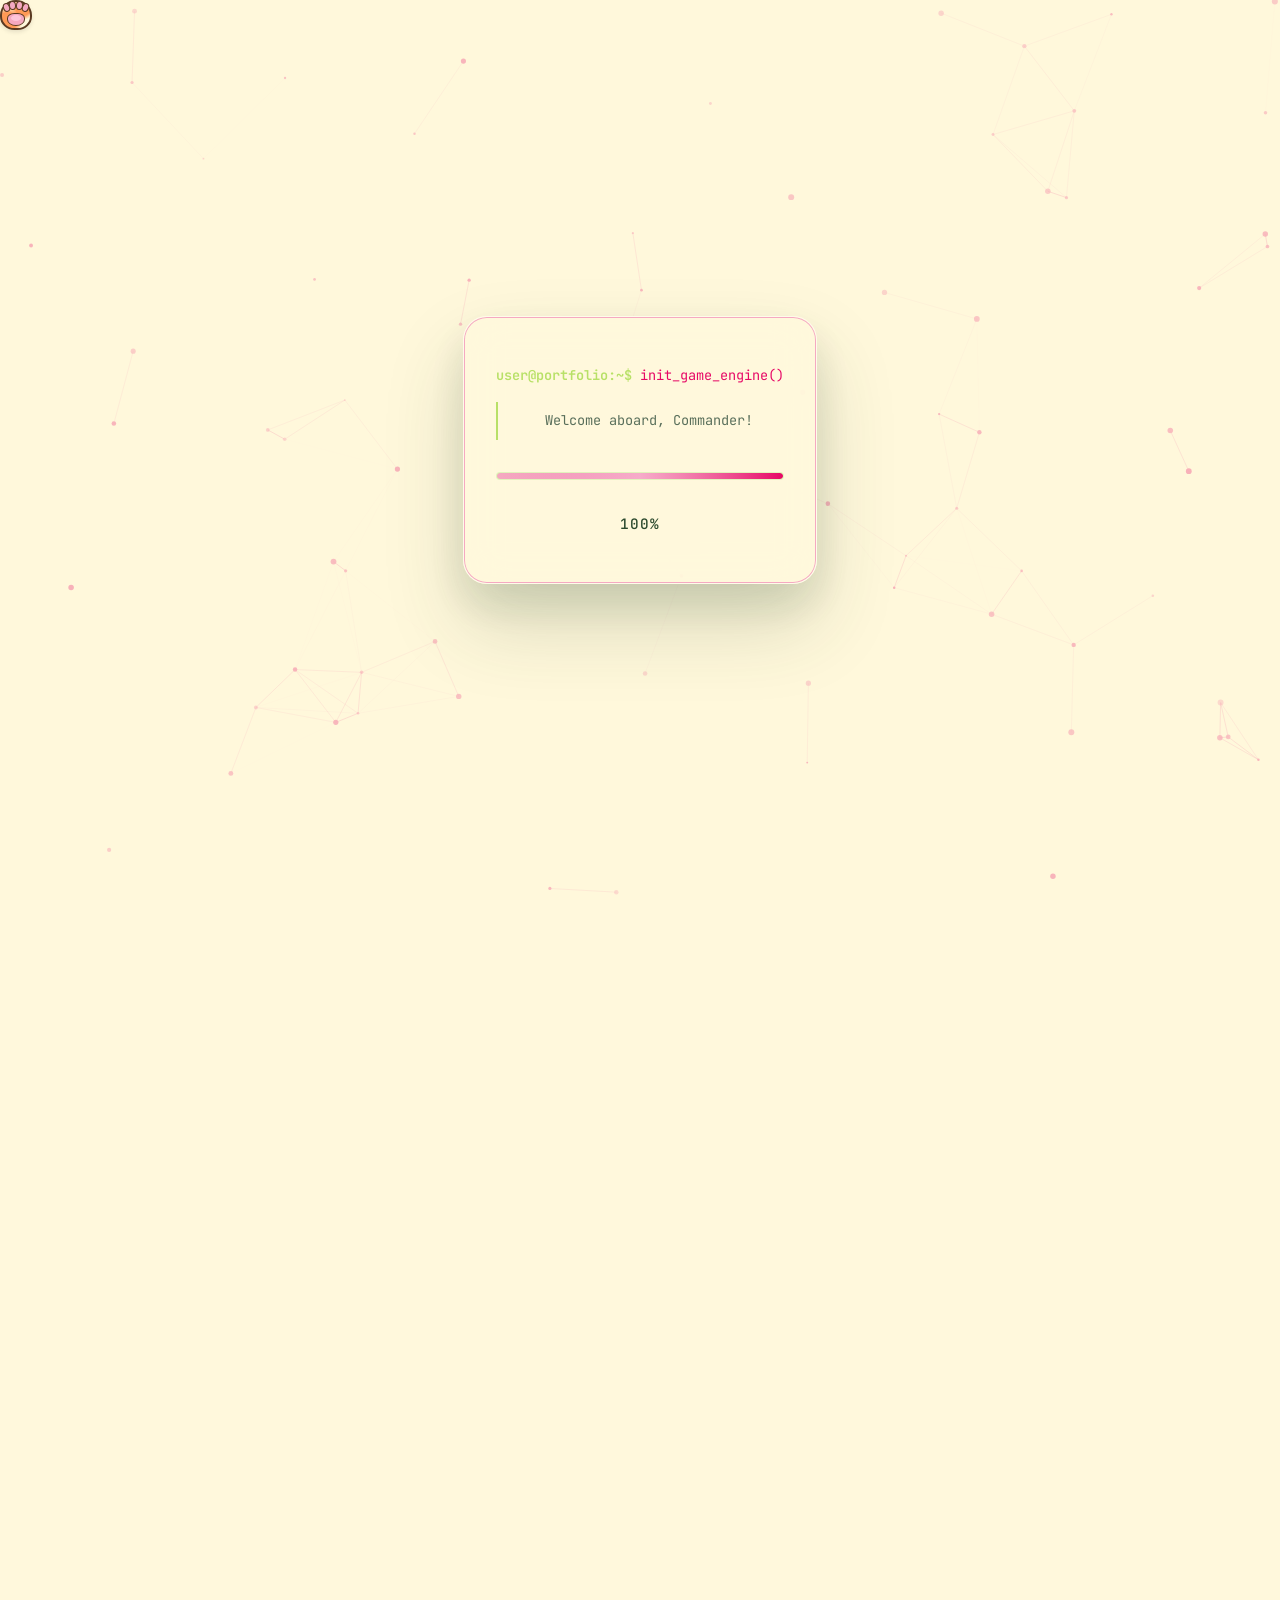
==== commit 07b1ec60: "Updated portfolio" ====
--- a/index.html
+++ b/index.html
@@ -493,9 +493,9 @@
                             <i class="fab fa-github"></i>
                             <span>github.com/pio-25</span>
                         </a>
-                        <a href="https://linkedin.com/in/pranali-nalavde" target="_blank" rel="noopener noreferrer" class="contact-item">
+                        <a href="https://www.linkedin.com/in/pranalinalavde" target="_blank" rel="noopener noreferrer" class="contact-item">
                             <i class="fab fa-linkedin"></i>
-                            <span>linkedin.com/in/pranali-nalavde</span>
+                            <span>www.linkedin.com/in/pranalinalavde</span>
                         </a>
                     </div>
                     <div class="terminal-line">
--- a/styles.css
+++ b/styles.css
@@ -726,7 +726,17 @@
     font-size: 1.1rem;
     color: var(--text-secondary);
     margin-bottom: 32px;
-}
+    line-height: 1.4;
+}
+
+/* Keep hero role text readable on small screens */
+@media (max-width: 480px) {
+    .hero-role {
+        font-size: 0.95rem;
+        padding: 0 6px;
+    }
+}
+
 
 .hero-stats {
     display: flex;
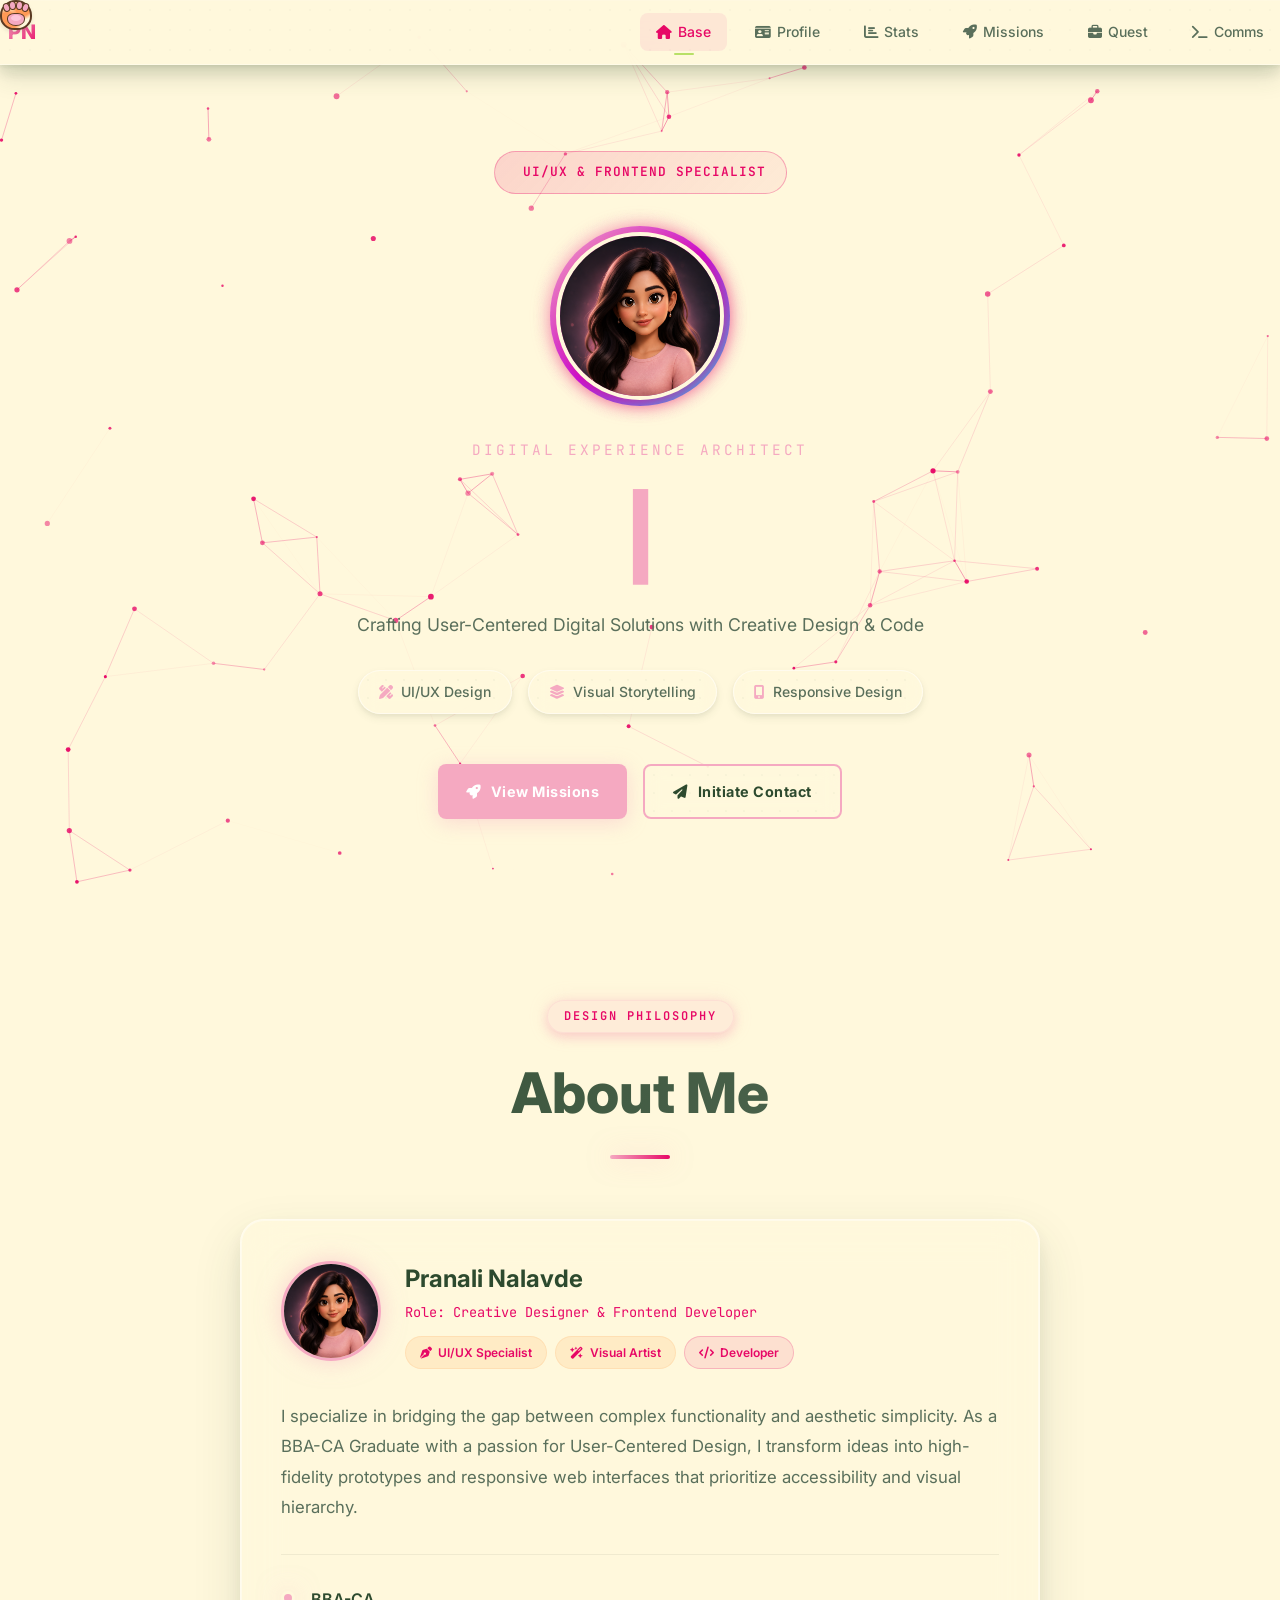
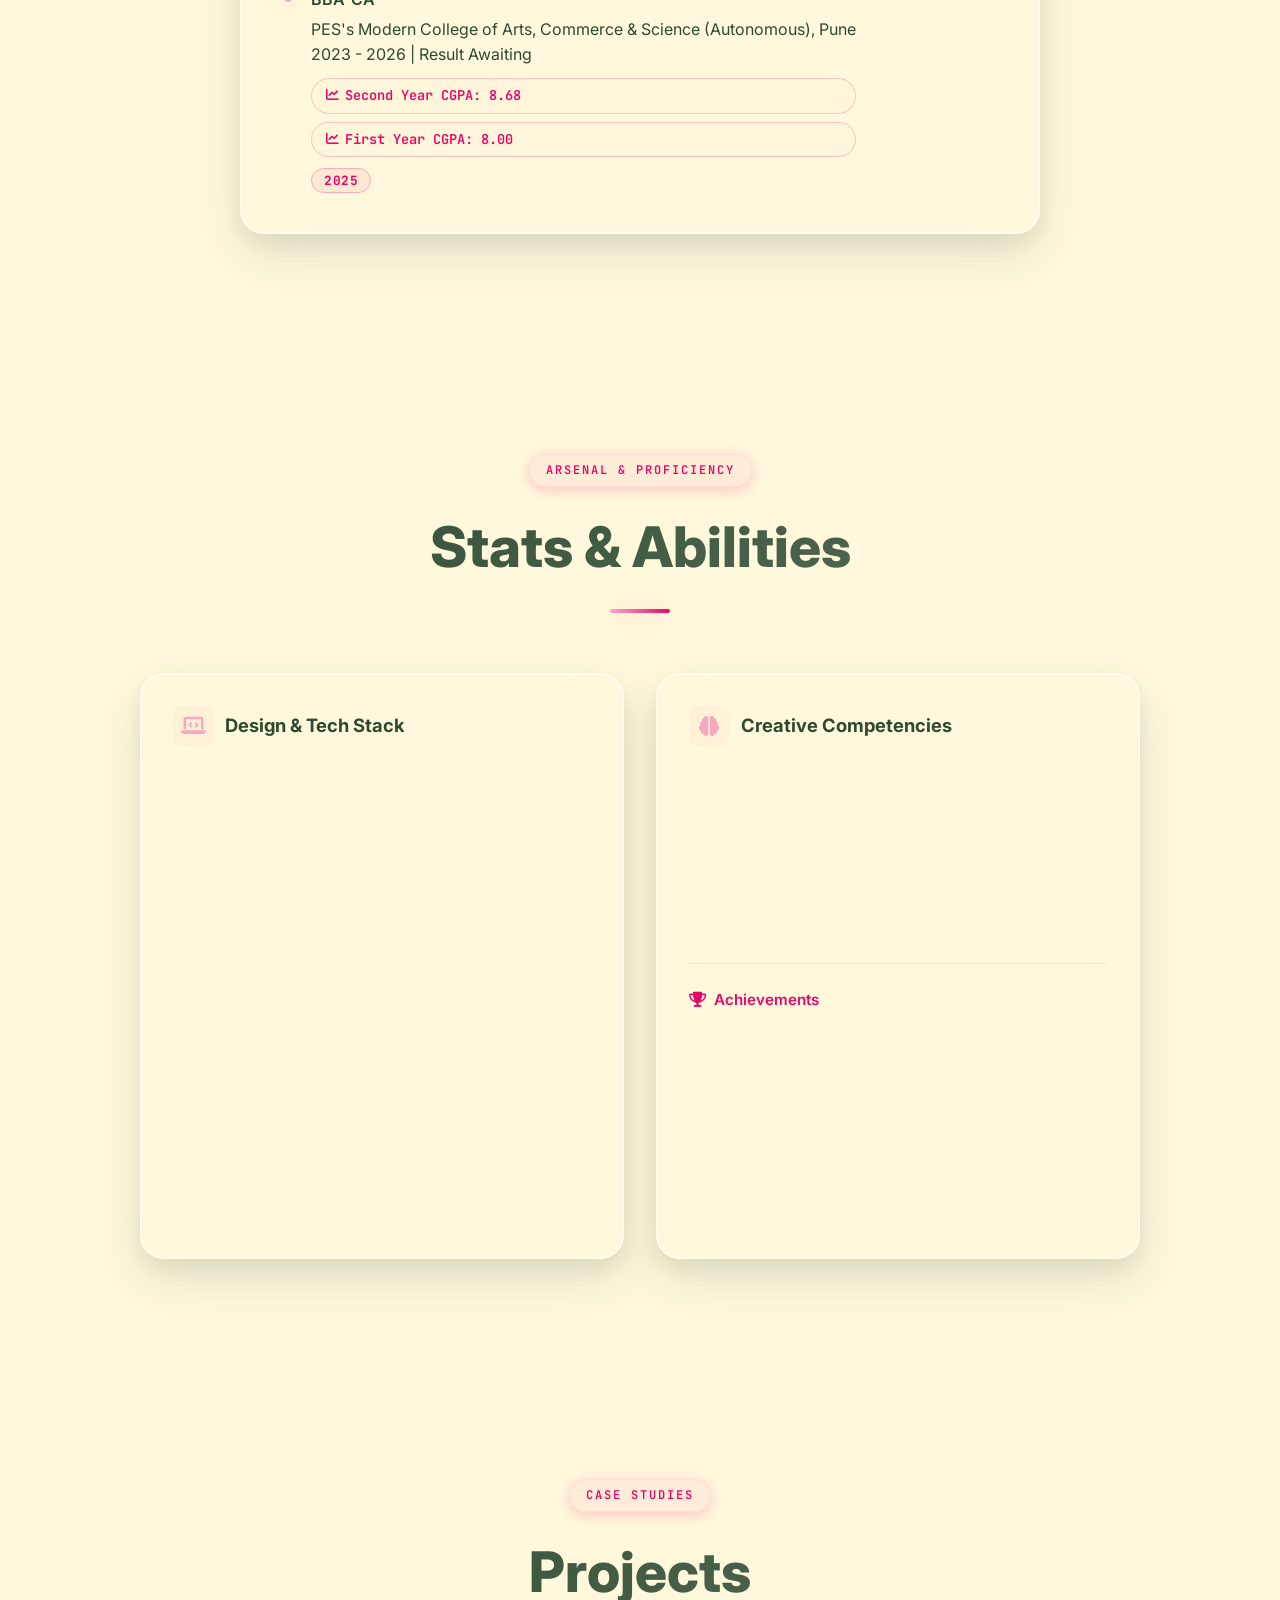
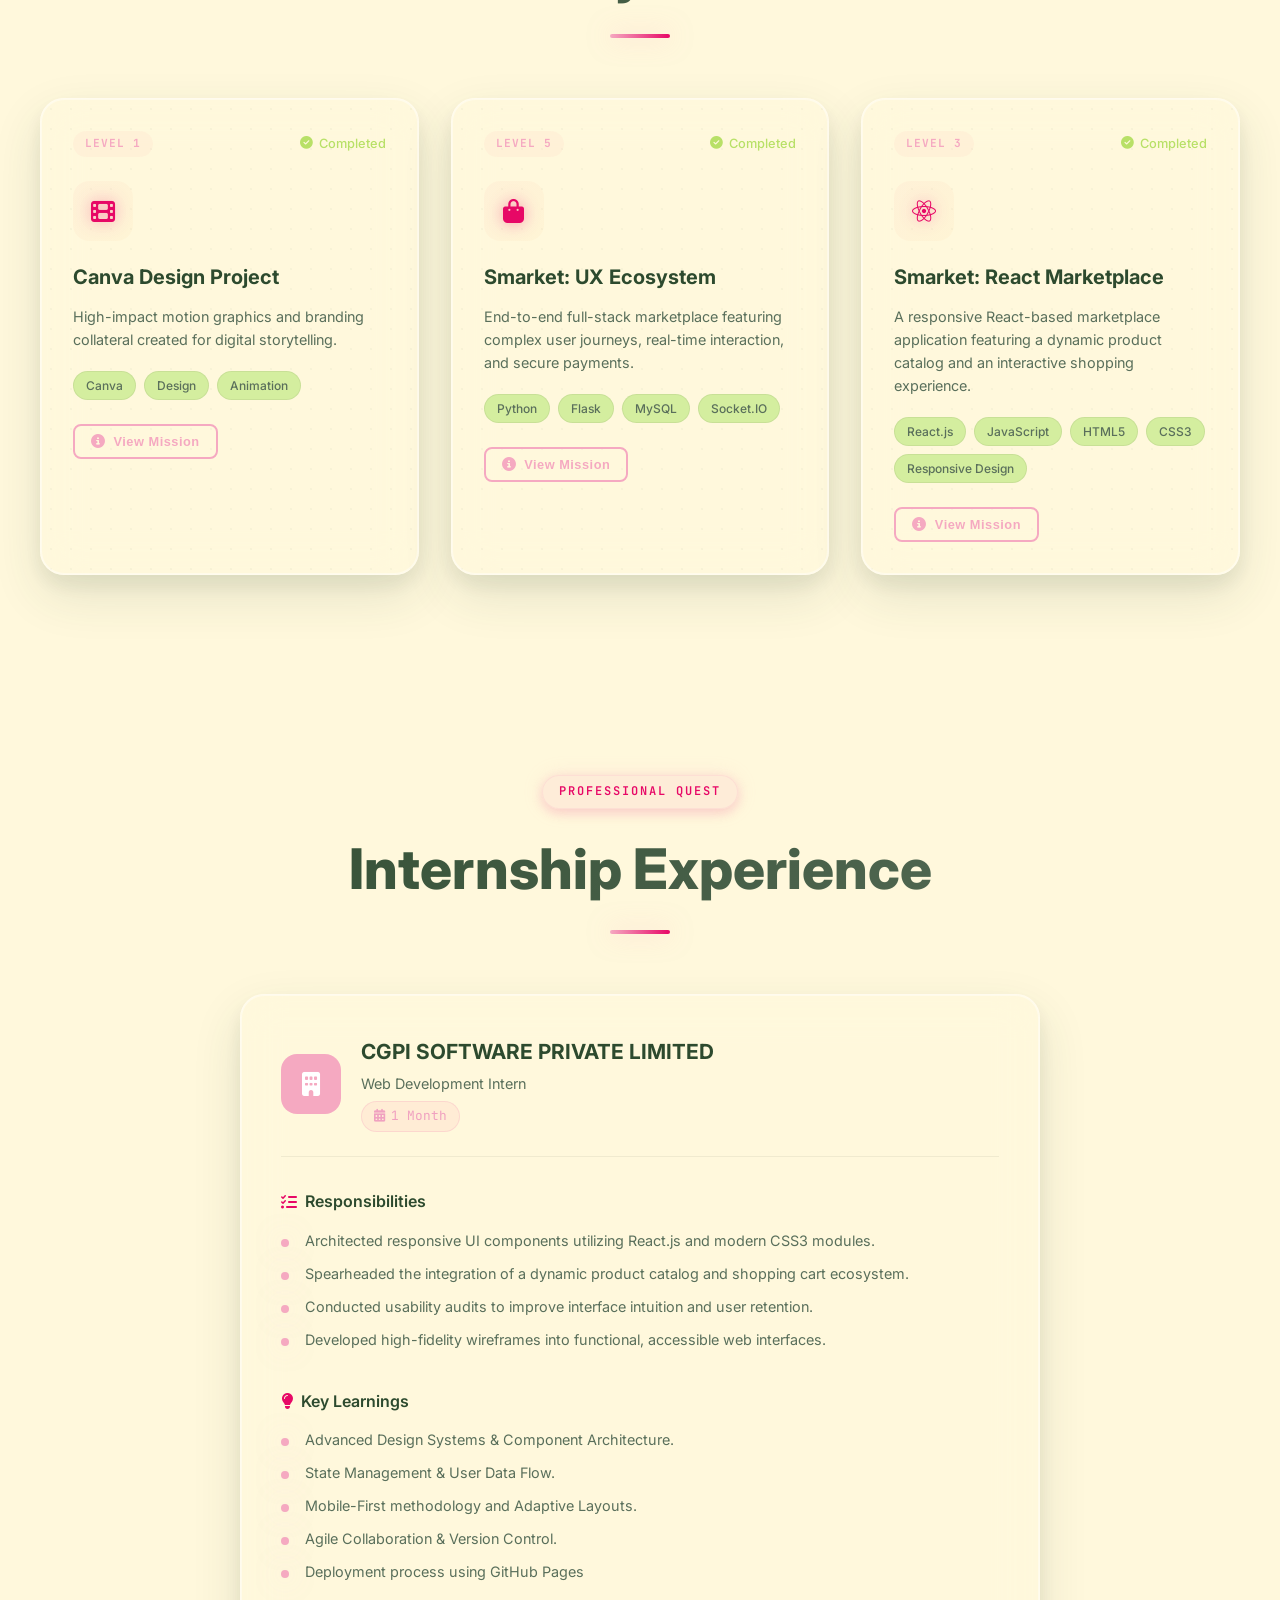
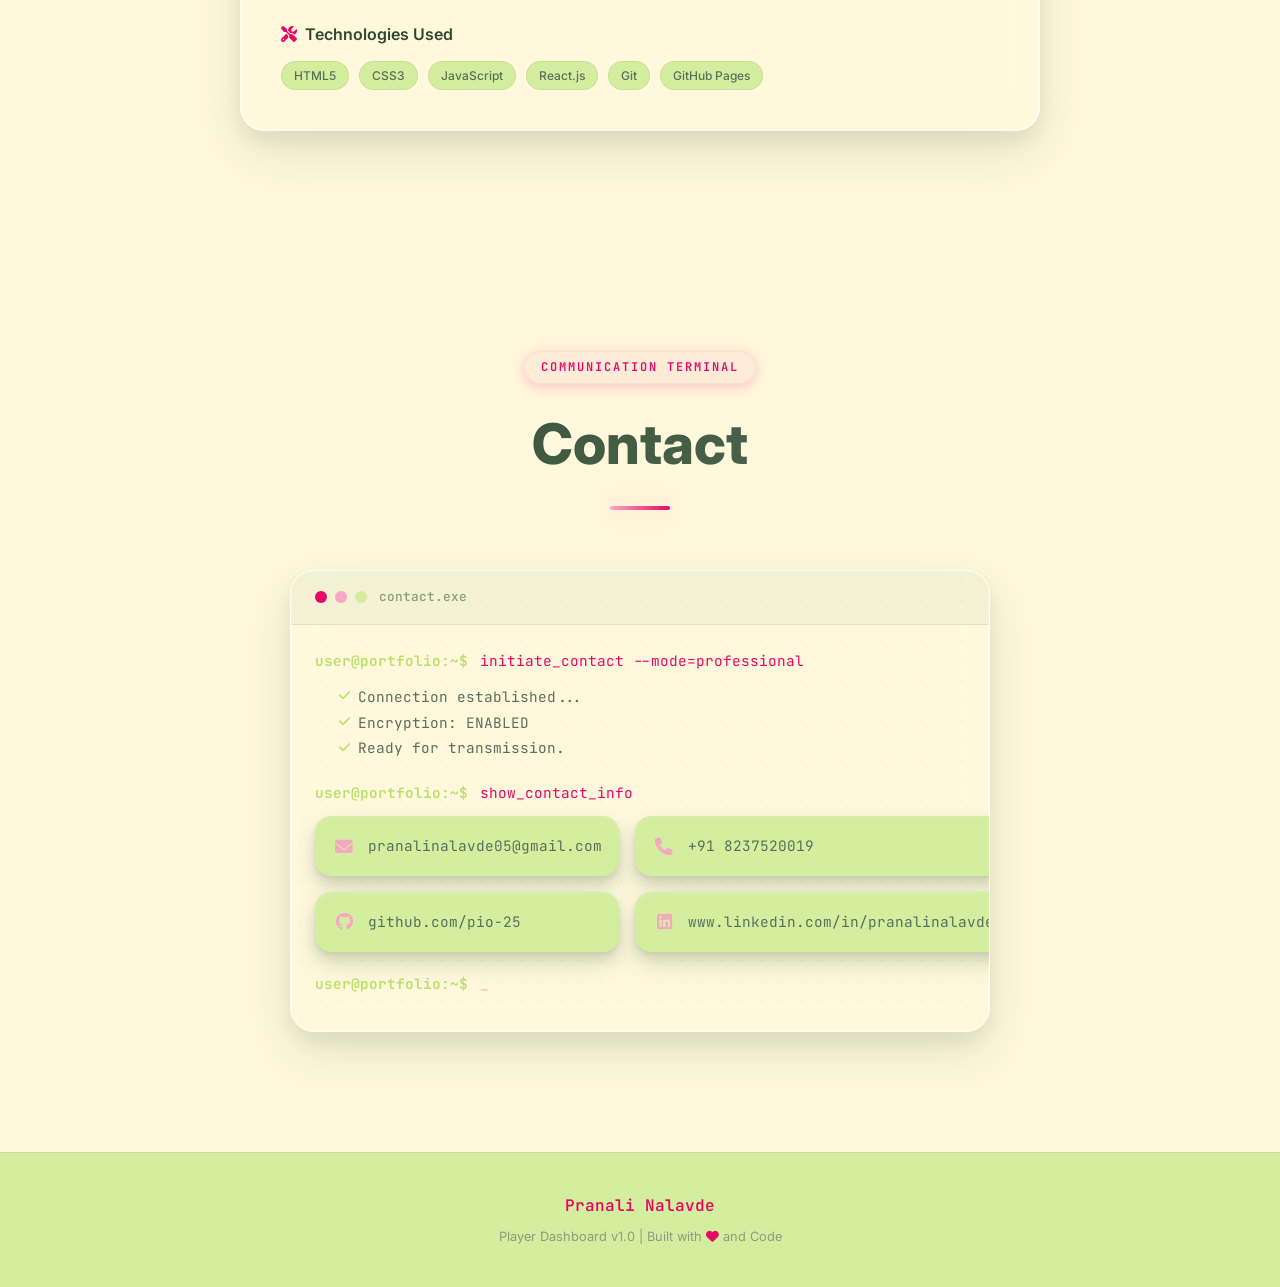
==== commit 870c0bd0: "portfolio enhanced" ====
--- a/index.html
+++ b/index.html
@@ -330,7 +330,7 @@
                     <div class="project-icon">
                         <i class="fas fa-film"></i>
                     </div>
-                    <h3 class="project-title">Visual Motion Design</h3>
+                    <h3 class="project-title">Canva Design Project</h3>
                     <p class="project-desc">High-impact motion graphics and branding collateral created for digital storytelling.</p>
                     <div class="project-tech">
                         <span class="tech-tag">Canva</span>
--- a/styles.css
+++ b/styles.css
@@ -168,6 +168,17 @@
     animation: pawClick 0.25s cubic-bezier(0.25, 1, 0.5, 1) forwards;
 }
 
+/* Jump interaction animation */
+@keyframes pawJump {
+    0% { transform: translate(-50%, -50%) scale(var(--cursor-scale)); }
+    40% { transform: translate(-50%, -150%) scale(calc(var(--cursor-scale) * 1.3)); }
+    100% { transform: translate(-50%, -50%) scale(var(--cursor-scale)); }
+}
+
+.custom-cursor.jumping {
+    animation: pawJump 0.7s cubic-bezier(0.175, 0.885, 0.32, 1.275) forwards;
+}
+
 /* Cursor trail */
 .cursor-trail {
     position: fixed;
@@ -263,6 +274,7 @@
     --panel-shadow-hover: 0 40px 80px rgba(45, 74, 46, 0.18), 0 20px 40px rgba(45, 74, 46, 0.12), inset 0 0 0 1px var(--accent-primary);
     --drop-shadow: 8px 8px 0px 0px rgba(231, 8, 102, 0.15);
     --section-separator: 1px solid rgba(45, 74, 46, 0.12);
+    --container-max: 1440px;
 }
 
 /* Reset & Base */
@@ -311,6 +323,11 @@
     pointer-events: none;
 }
 
+/* Touch device utility */
+.is-touch-device .custom-cursor,
+.is-touch-device .cursor-trail {
+    display: none !important;
+}
 
 /* ============================================
    HUD NAVIGATION
@@ -348,7 +365,7 @@
 }
 
 .hud-container {
-    max-width: 1200px;
+    max-width: var(--container-max);
     margin: 0 auto;
     padding: 0;
     display: flex;
@@ -405,10 +422,15 @@
     font-weight: 500;
     transition: all var(--transition-fast);
     position: relative;
+    white-space: nowrap;
 }
 
 .hud-link i {
     font-size: 0.875rem;
+}
+
+.hud-link span {
+    display: inline;
 }
 
 .hud-link:hover,
@@ -490,7 +512,7 @@
 }
 
 .section-title {
-    font-size: clamp(2rem, 5vw, 3rem);
+    font-size: clamp(2.25rem, 8vw, 3.5rem);
     font-weight: 800;
     color: var(--text-primary);
     margin-bottom: 16px;
@@ -704,7 +726,7 @@
 }
 
 .hero-name {
-    font-size: clamp(2.5rem, 6vw, 4rem);
+    font-size: clamp(2.5rem, 10vw, 5rem);
     font-weight: 900;
     margin-bottom: 12px;
     min-height: 1.2em;
@@ -727,14 +749,6 @@
     color: var(--text-secondary);
     margin-bottom: 32px;
     line-height: 1.4;
-}
-
-/* Keep hero role text readable on small screens */
-@media (max-width: 480px) {
-    .hero-role {
-        font-size: 0.95rem;
-        padding: 0 6px;
-    }
 }
 
 
@@ -1014,7 +1028,7 @@
     max-width: 1000px;
     margin: 0 auto;
     display: grid;
-    grid-template-columns: 1fr 1fr;
+    grid-template-columns: repeat(auto-fit, minmax(300px, 1fr));
     gap: 32px;
 }
 
@@ -1181,7 +1195,7 @@
     max-width: 1200px;
     margin: 0 auto;
     display: grid;
-    grid-template-columns: repeat(3, 1fr);
+    grid-template-columns: repeat(auto-fit, minmax(340px, 1fr));
     gap: 32px;
 }
 
@@ -1650,9 +1664,10 @@
 }
 
 .modal {
-    max-width: 700px;
+    max-width: 800px;
     width: 100%;
-    max-height: 90vh;
+    height: auto;
+    max-height: 85vh;
     overflow: visible;
     padding: 40px;
     position: relative;
@@ -1666,7 +1681,7 @@
 
 .modal-scroll {
     overflow-y: auto;
-    max-height: calc(90vh - 120px);
+    max-height: calc(85vh - 100px);
     margin-top: 16px;
     padding-left: 0;
     padding-right: 12px;
@@ -1708,10 +1723,10 @@
 
 .modal-close {
     position: absolute;
-    top: 16px;
-    right: 16px;
-    width: 36px;
-    height: 36px;
+    top: -18px;
+    right: -18px;
+    width: 44px;
+    height: 44px;
     border-radius: 50%;
     border: none;
     background: var(--bg-secondary);
@@ -2125,17 +2140,24 @@
    RESPONSIVE DESIGN
    ============================================ */
 @media (max-width: 1024px) {
-
-    .projects-container {
-        grid-template-columns: repeat(2, 1fr);
-    }
-
     /* Tablet navbar spacing */
     .hud-container {
         padding: 0 20px;
         gap: 16px;
     }
 
+    .hud-menu {
+        gap: 4px;
+    }
+
+    .hud-link {
+        padding: 8px 12px;
+    }
+
+    .hud-link span {
+        display: none;
+    }
+
     .hud-logo {
         margin-left: 8px;
     }
@@ -2149,6 +2171,10 @@
 
     .hud-logo {
         margin-left: 4px;
+    }
+
+    .hud-link span {
+        display: inline;
     }
 
     .hud-menu {
@@ -2188,18 +2214,10 @@
         padding: 60px 20px;
     }
 
-    .skills-container {
-        grid-template-columns: 1fr;
-    }
-
-    .projects-container {
-        grid-template-columns: 1fr;
-    }
-
     .contact-grid {
         grid-template-columns: 1fr;
     }
-
+    
     .achievement-grid {
         grid-template-columns: repeat(2, 1fr);
     }
@@ -2212,6 +2230,16 @@
     .about-card-header {
         flex-direction: column;
         text-align: center;
+    }
+
+    .modal {
+        padding: 30px 20px;
+        width: 95%;
+    }
+
+    .modal-close {
+        top: 10px;
+        right: 10px;
     }
 }
 
@@ -2221,18 +2249,10 @@
         height: 140px;
     }
 
-    .hero-name {
-        font-size: 2rem;
-    }
-
-    .section-title {
-        font-size: 1.75rem;
-    }
-
     .about-card,
     .skills-category,
     .internship-card,
-    .modal {
+    .modal-content {
         padding: 24px;
     }
 
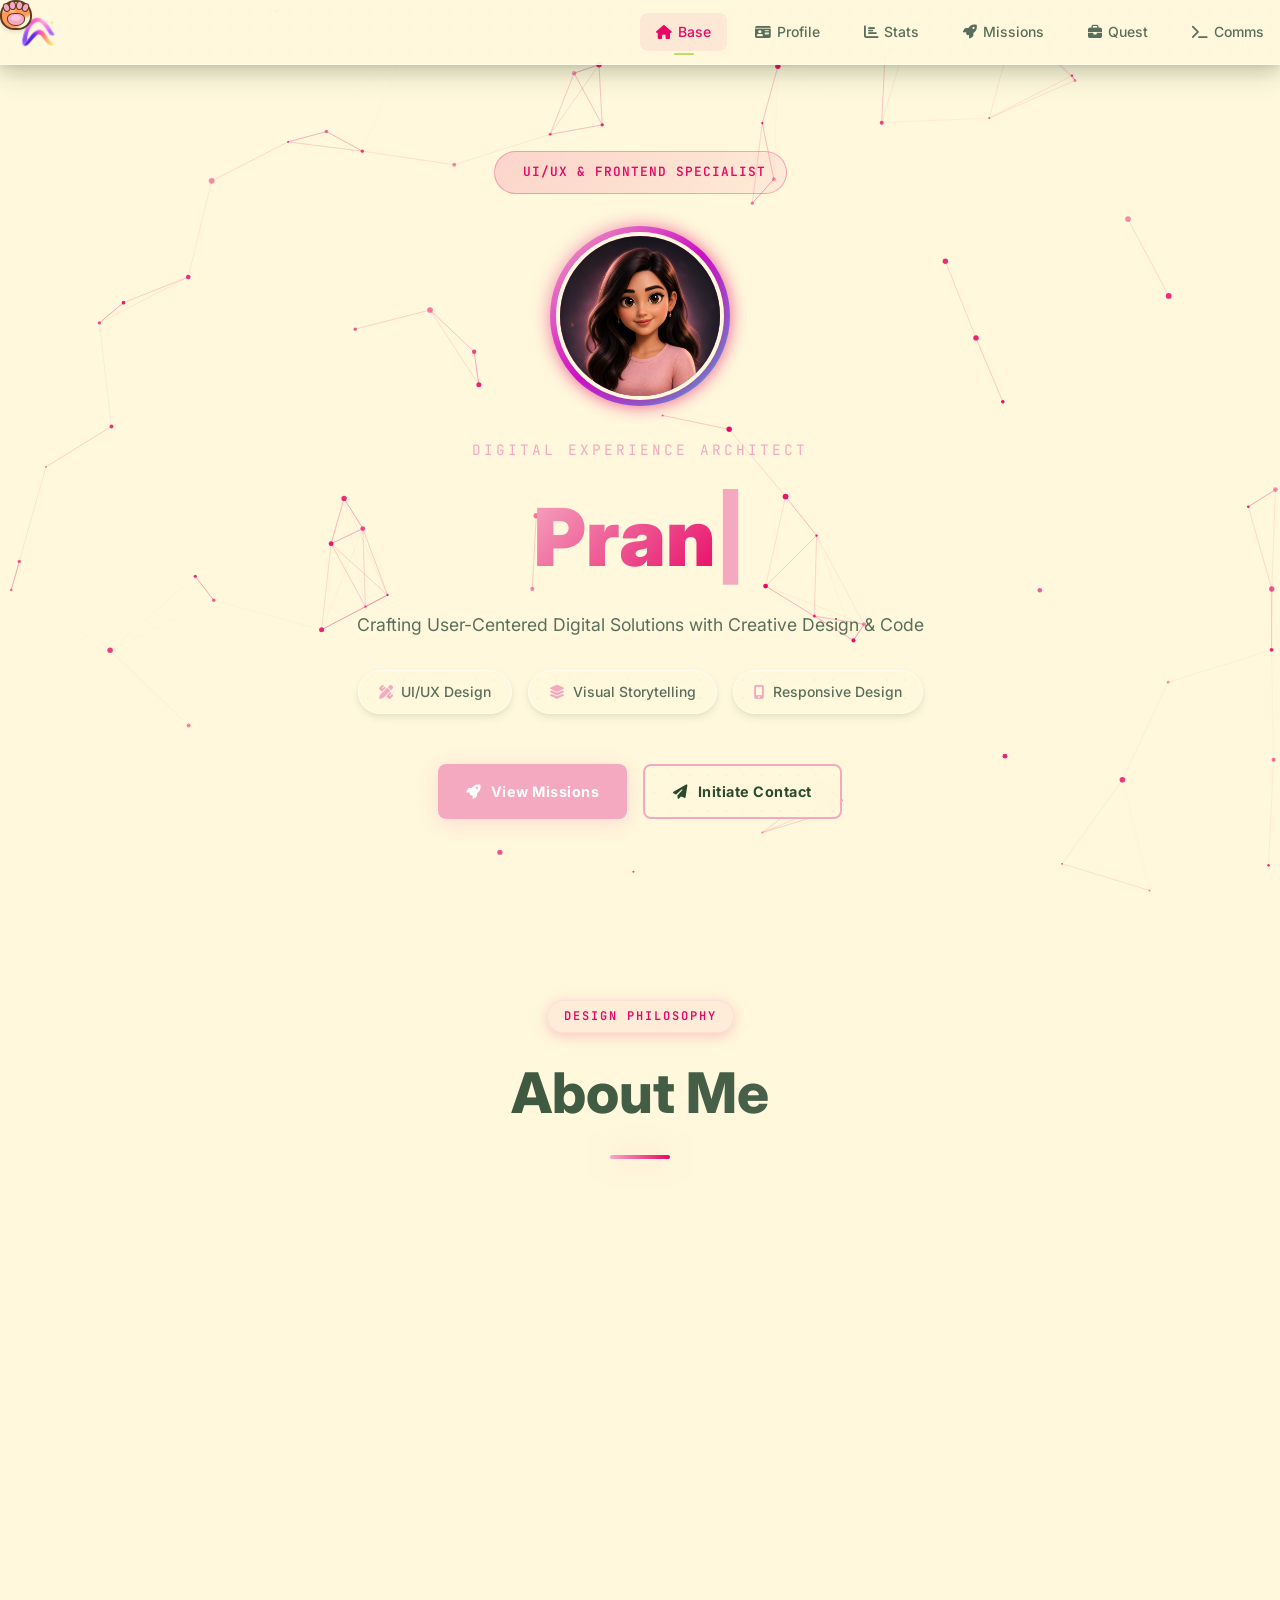
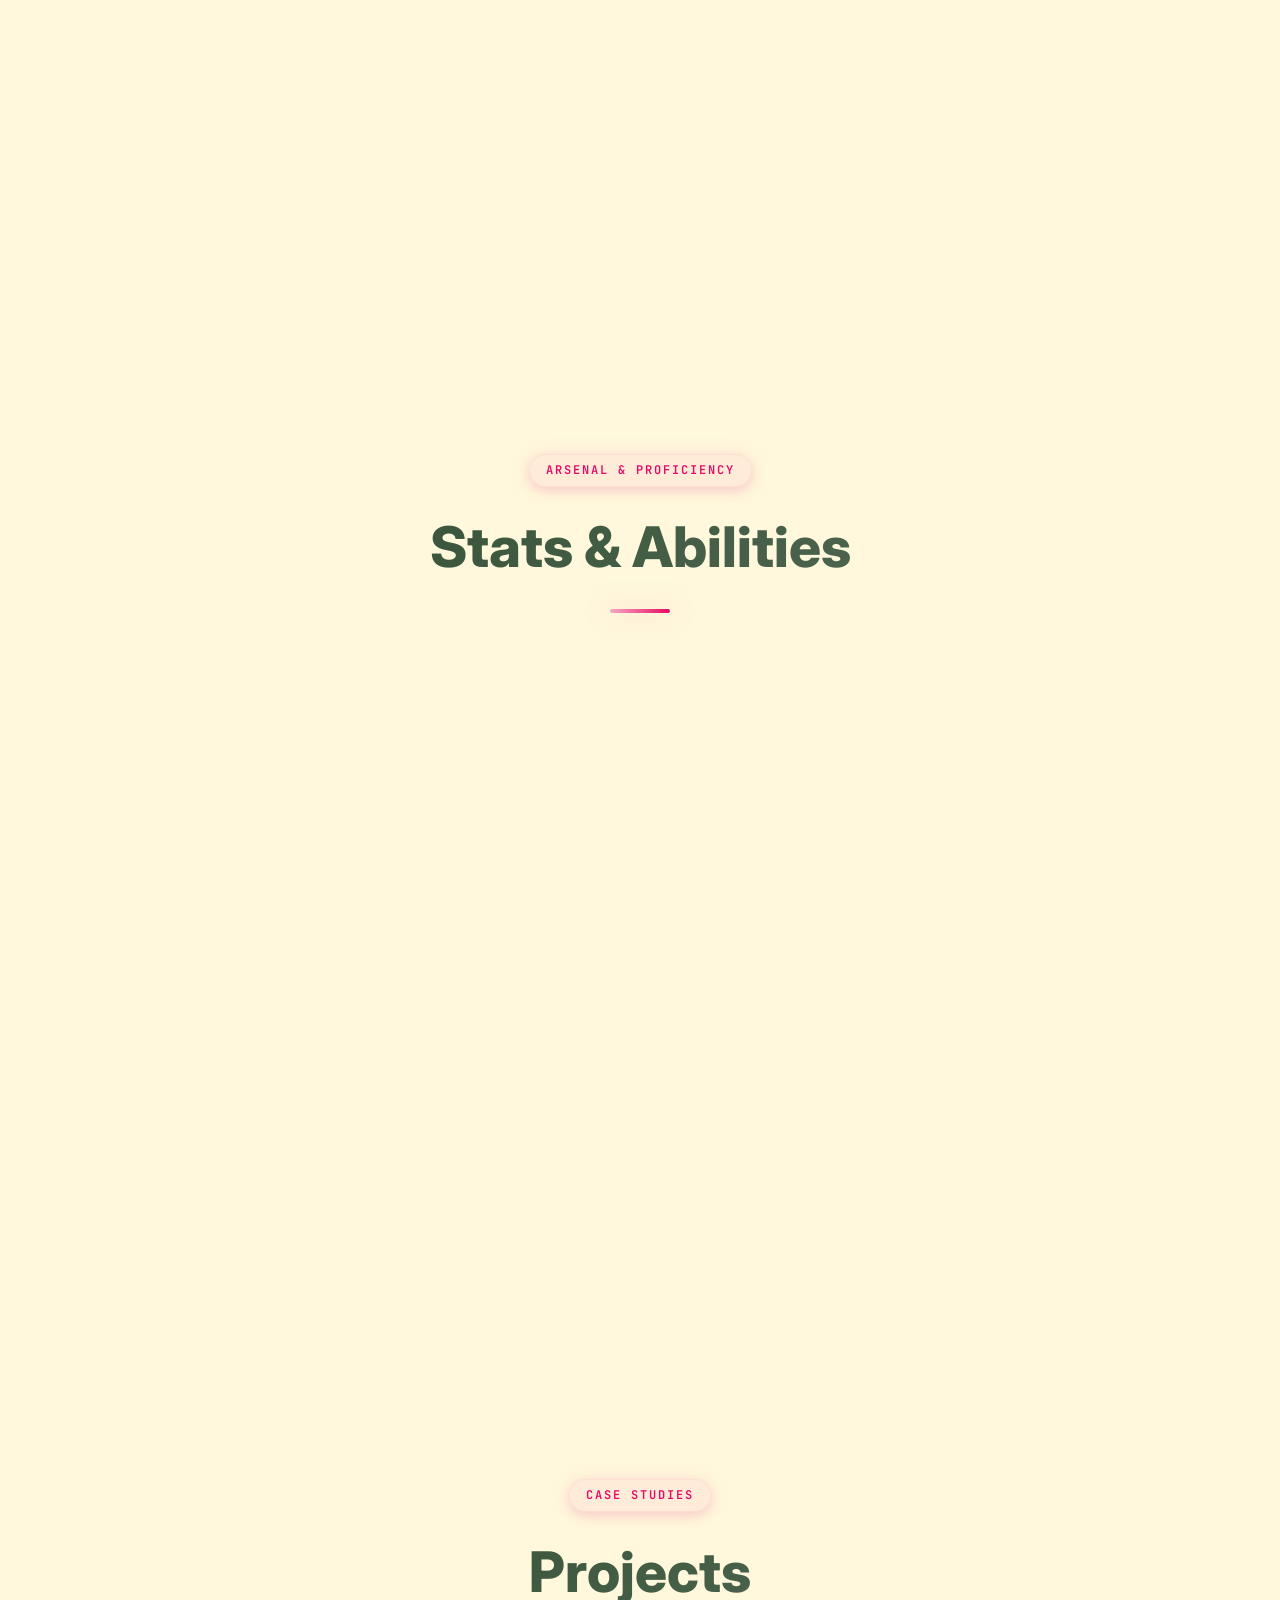
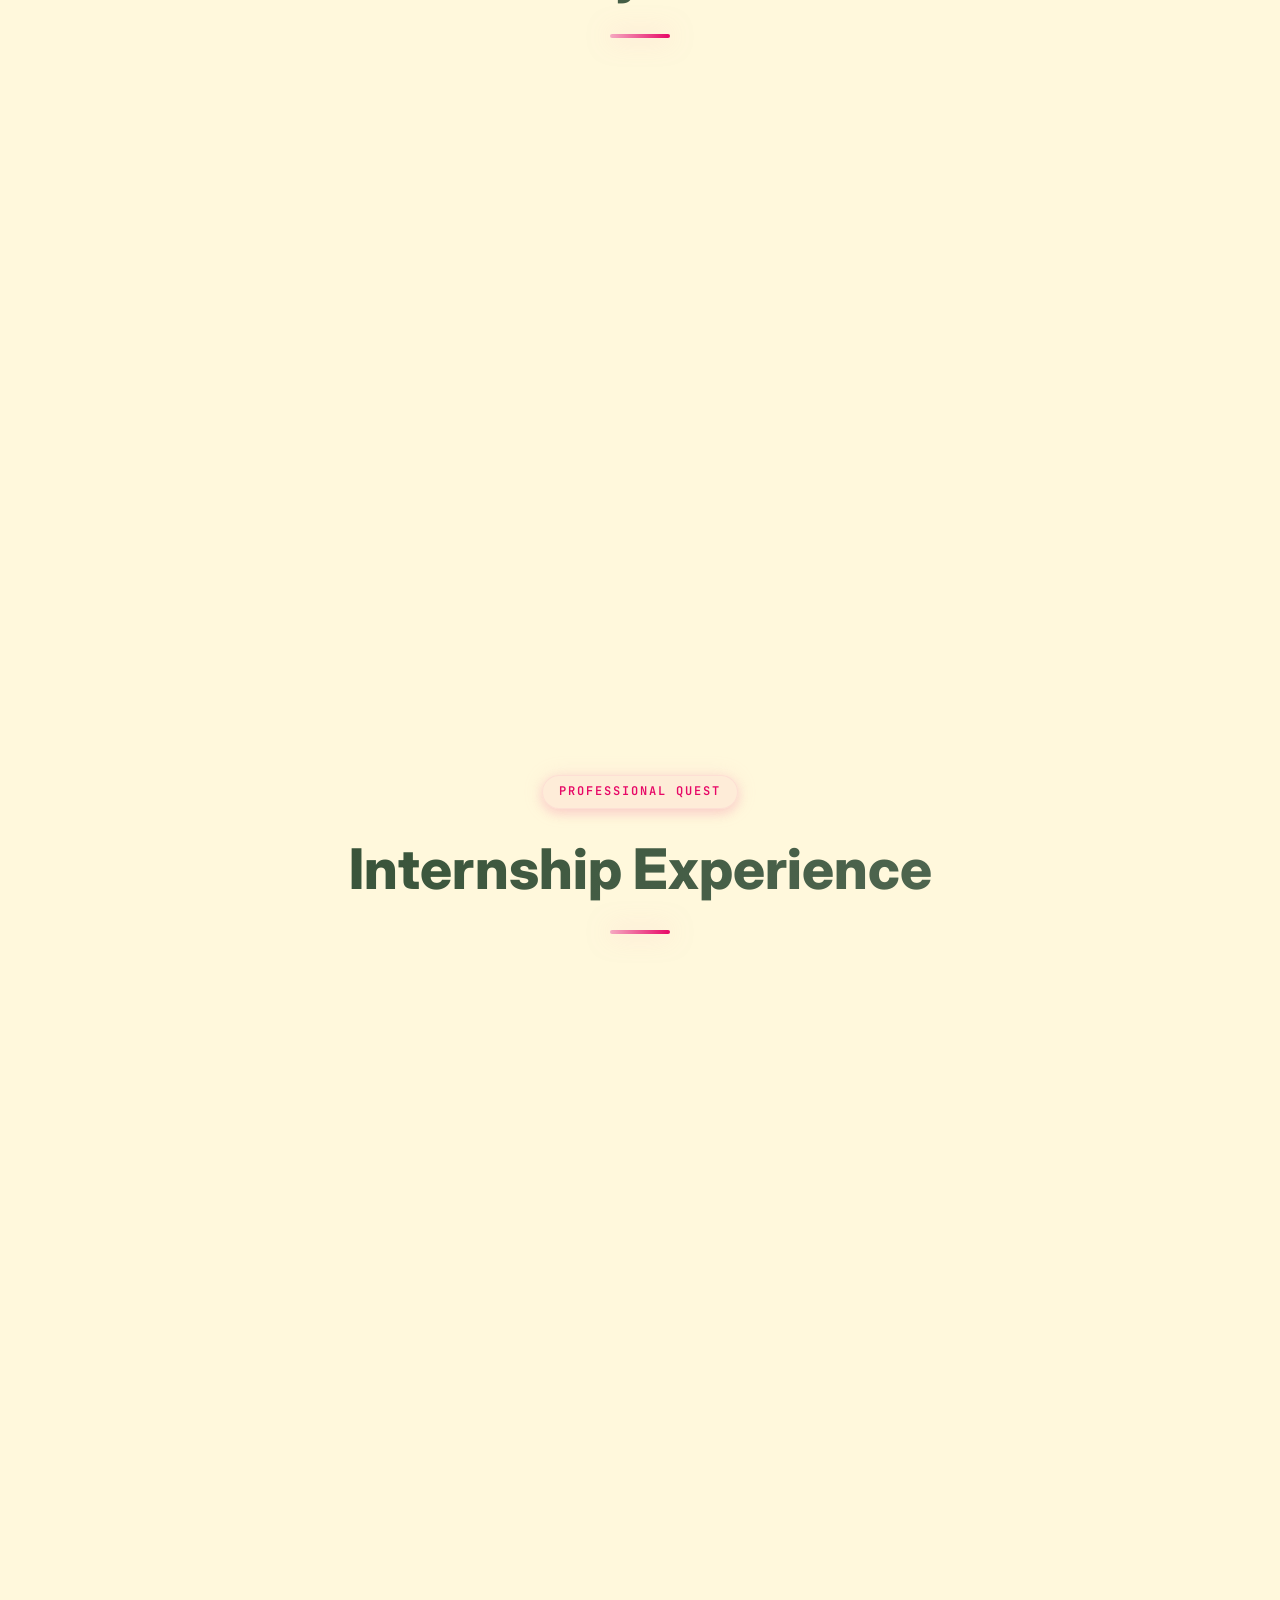
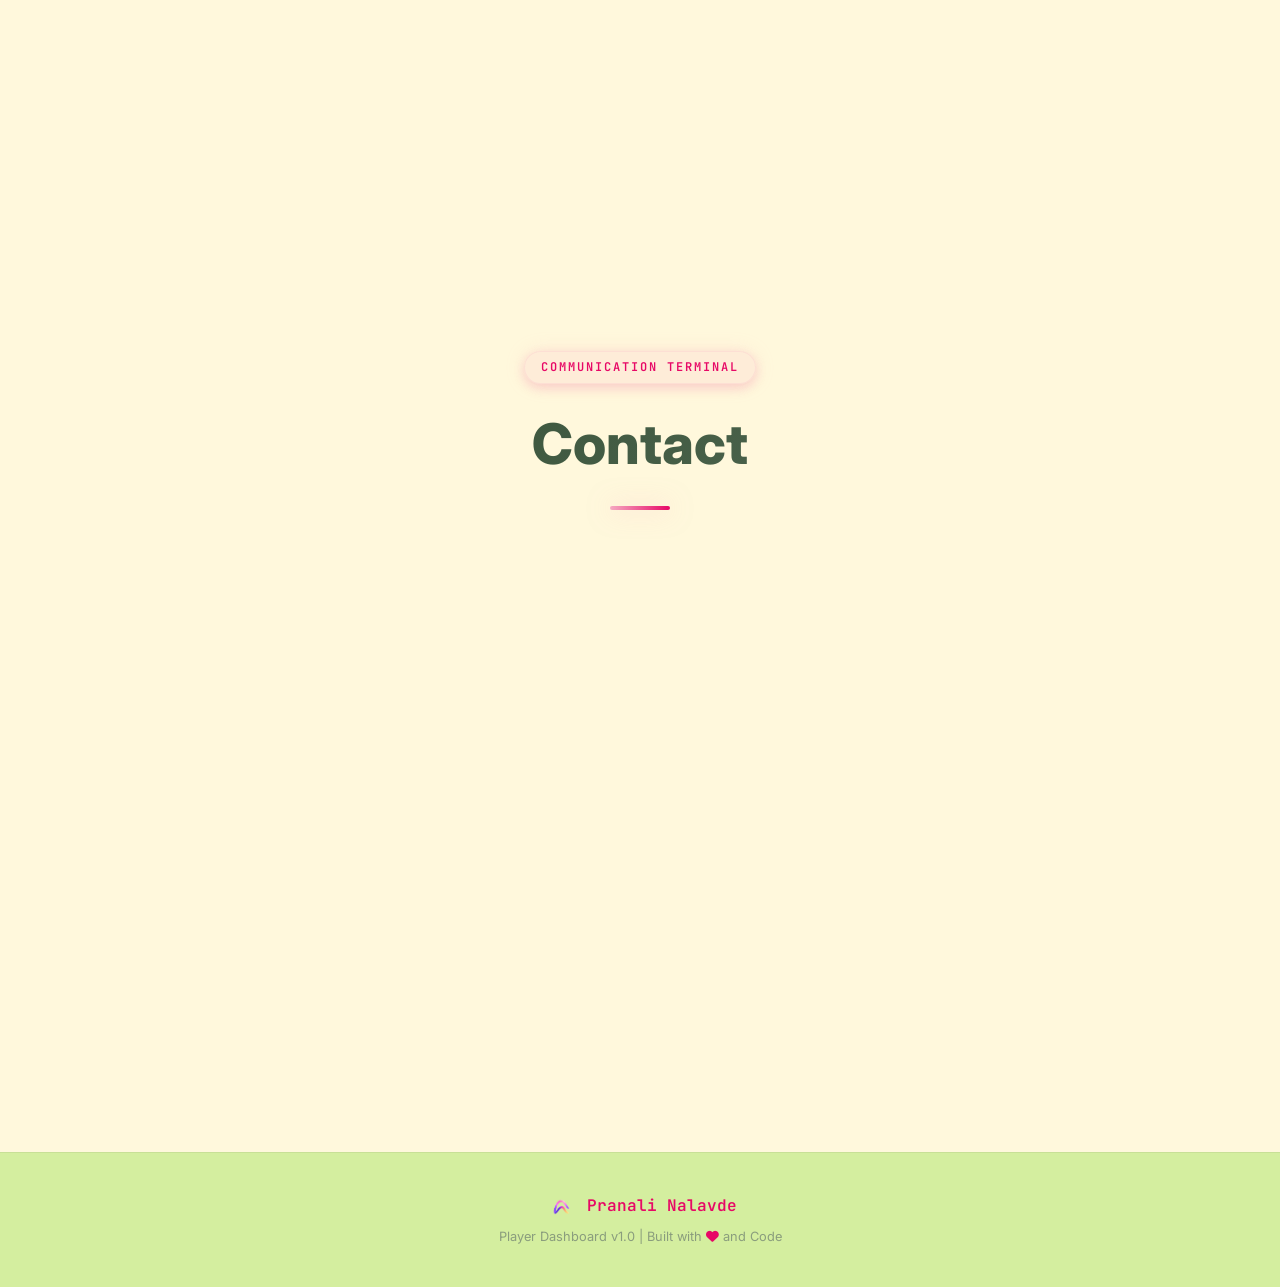
==== commit 799554f1: "Updated site" ====
--- a/index.html
+++ b/index.html
@@ -3,7 +3,7 @@
 <head>
     <meta charset="UTF-8">
     <meta name="viewport" content="width=device-width, initial-scale=1.0">
-    <title>Pranali Nalavde | UI/UX & Frontend Designer Portfolio</title>
+    <title>Pranali Nalavde | Portfolio</title>
     <meta name="description" content="Portfolio of Pranali Nalavde - Specialized in UI/UX Design, Visual Storytelling, and Frontend Development.">
     <meta property="og:title" content="Pranali Nalavde | Creative Design & UI/UX Specialist">
     <meta property="og:description" content="Merging creativity with technology to build intuitive, user-centered digital experiences.">
@@ -12,7 +12,7 @@
     <link href="https://fonts.googleapis.com/css2?family=Inter:wght@300;400;500;600;700;800;900&family=JetBrains+Mono:wght@400;500;600;700&display=swap" rel="stylesheet">
     <link rel="stylesheet" href="https://cdnjs.cloudflare.com/ajax/libs/font-awesome/6.5.1/css/all.min.css">
     <link rel="stylesheet" href="styles.css">
-    <link rel="icon" href="data:image/svg+xml,<svg xmlns=%22http://www.w3.org/2000/svg%22 viewBox=%220 0 100 100%22><text y=%22.9em%22 font-size=%2290%22>🐾</text></svg>">
+    <link rel="icon" href="ALIRA2.png">
 </head>
 
     <!-- Game Loader Overlay -->
@@ -48,8 +48,8 @@
         <div class="hud-progress-bar" id="scrollProgress"></div>
         <div class="hud-container">
             <a href="#hero" class="hud-logo">
-                <span class="logo-icon"></></span>
-                <span class="logo-text">PN</span>
+                <img src="ALIRA.png" alt="Logo" class="logo-icon">
+                
             </a>
             <ul class="hud-menu" id="hudMenu">
                 <li><a href="#hero" class="hud-link active" data-section="hero"><i class="fas fa-home"></i><span>Base</span></a></li>
@@ -511,7 +511,7 @@
     <footer class="footer">
         <div class="footer-content">
             <p class="footer-text">
-                <span class="footer-logo"></>Pranali Nalavde</span> 
+                <span class="footer-logo"><img src="ALIRA.png" alt="Logo" class="footer-logo-icon site-logo-img">Pranali Nalavde</span> 
             </p>
             <p class="footer-sub">Player Dashboard v1.0 | Built with <i class="fas fa-heart"></i> and Code</p>
         </div>
--- a/styles.css
+++ b/styles.css
@@ -388,10 +388,12 @@
 }
 
 .logo-icon {
-    color: var(--accent-primary);
-    font-family: var(--font-mono);
-    font-size: 1rem;
-    text-shadow: 0 0 12px rgba(245, 169, 193, 0.6);
+    height: 50px;
+    width: auto;
+    font-size: 1.5rem;
+    display: inline-flex;
+    align-items: center;
+    justify-content: center;
 }
 
 .logo-text {
@@ -399,6 +401,8 @@
     -webkit-background-clip: text;
     -webkit-text-fill-color: transparent;
     background-clip: text;
+    font-size: 1.25rem;
+    line-height: 1;
 }
 
 .hud-menu {
@@ -1630,6 +1634,13 @@
     color: var(--accent-secondary);
 }
 
+.footer-logo-icon {
+    height: 24px;
+    vertical-align: middle;
+    width: auto;
+    margin-right: 8px;
+}
+
 .footer-sub {
     font-size: 0.8rem;
     color: var(--text-muted);
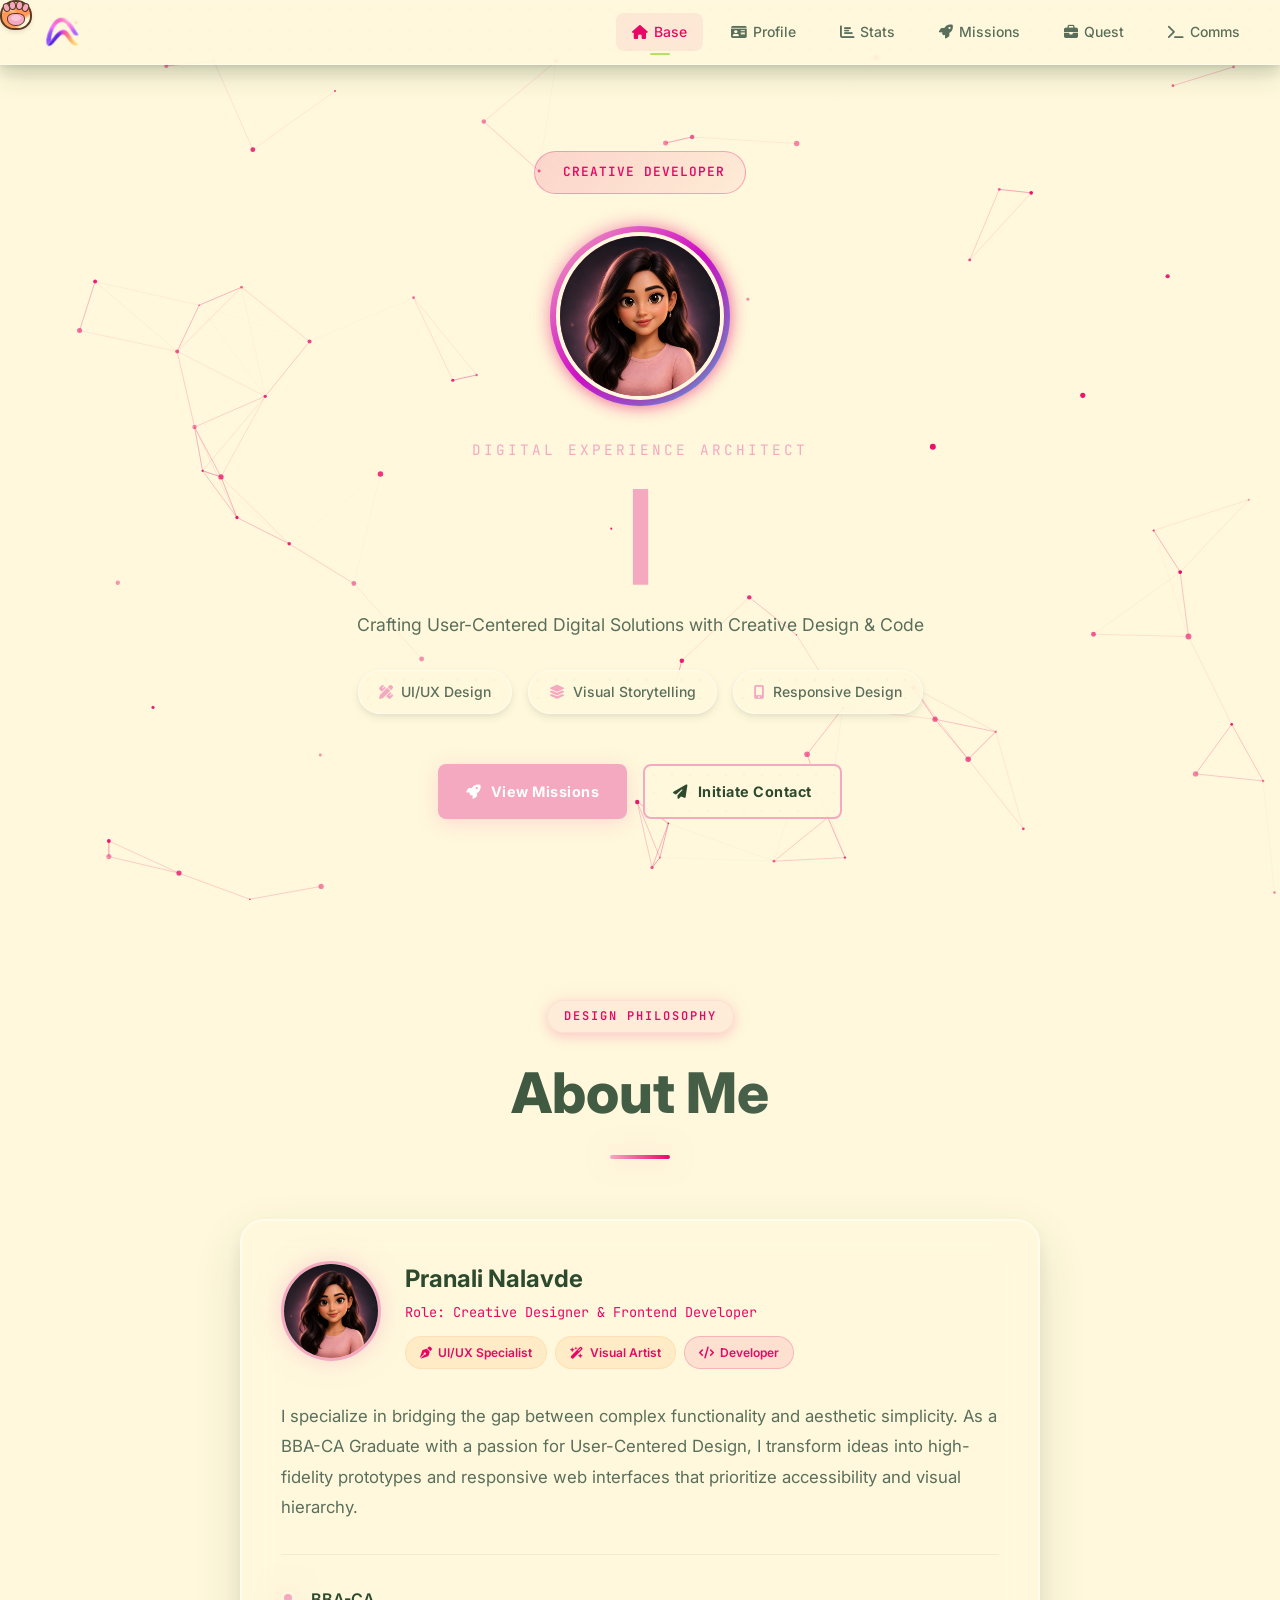
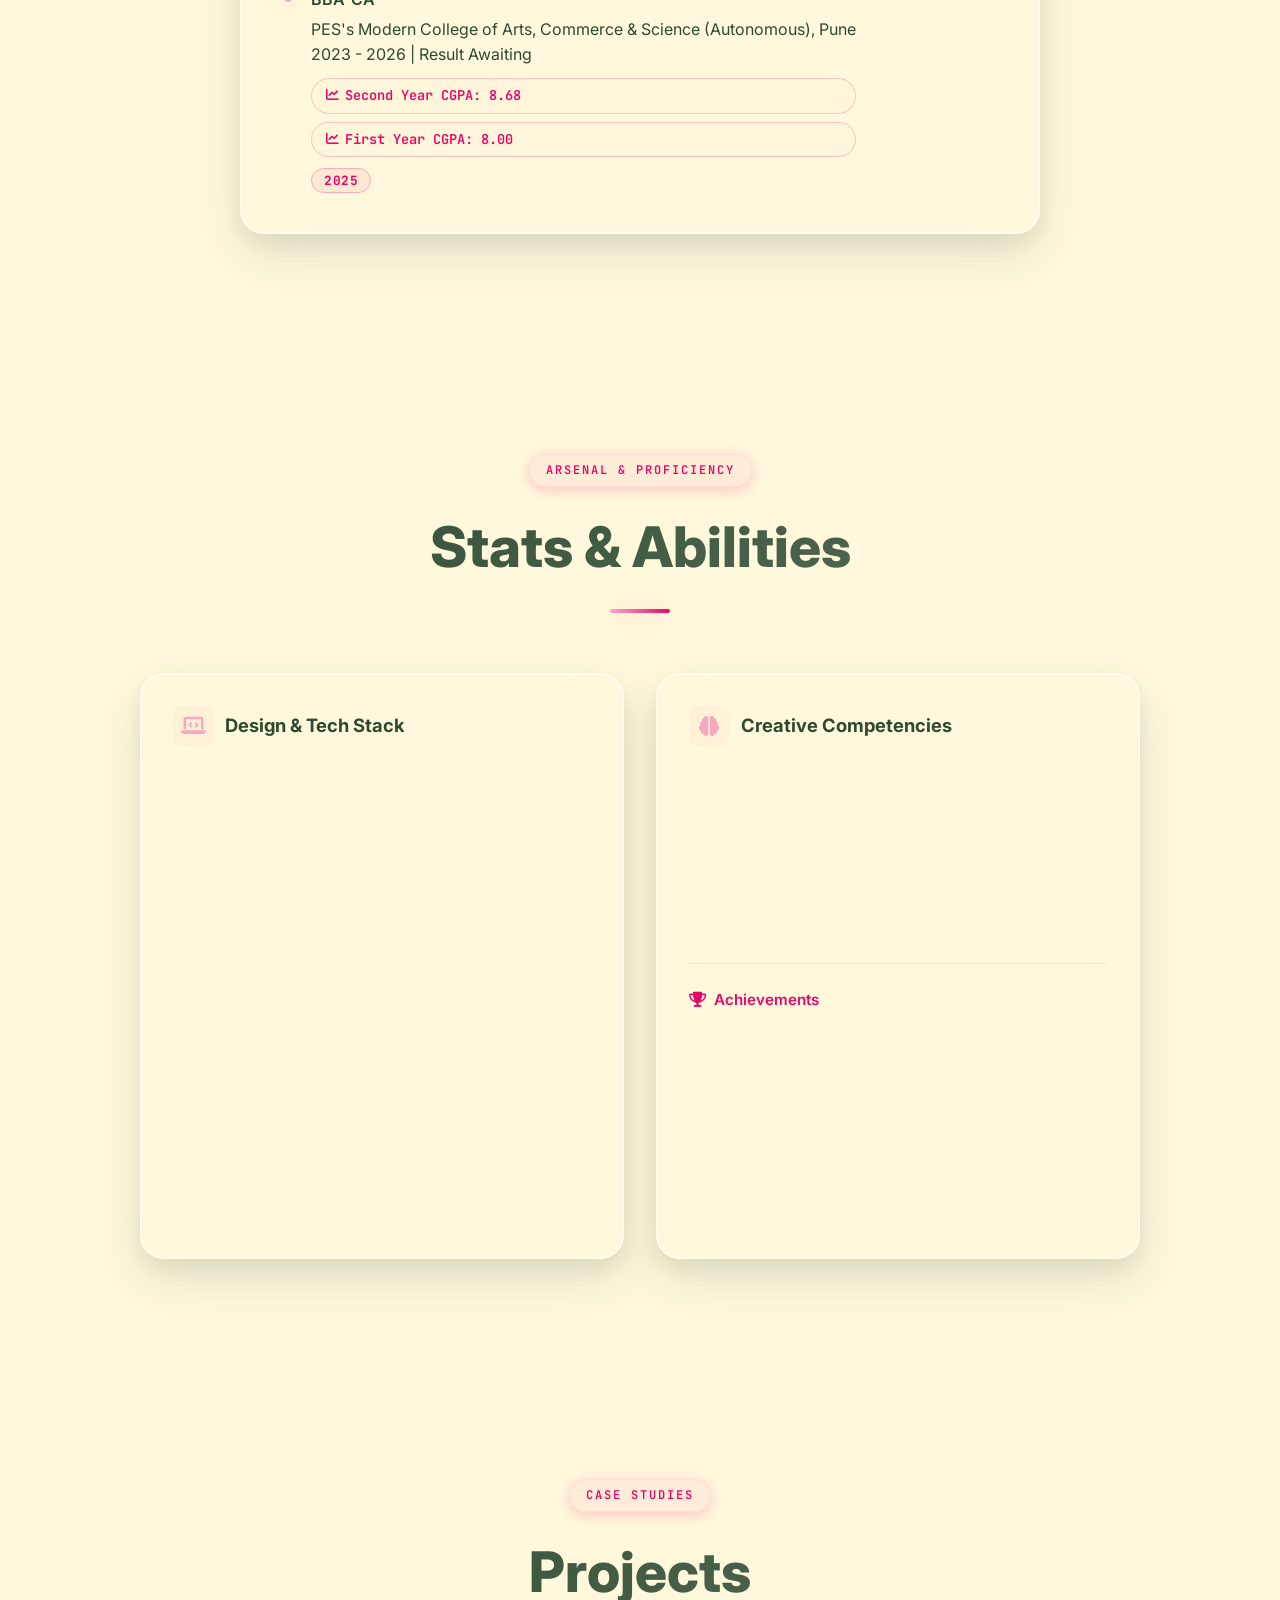
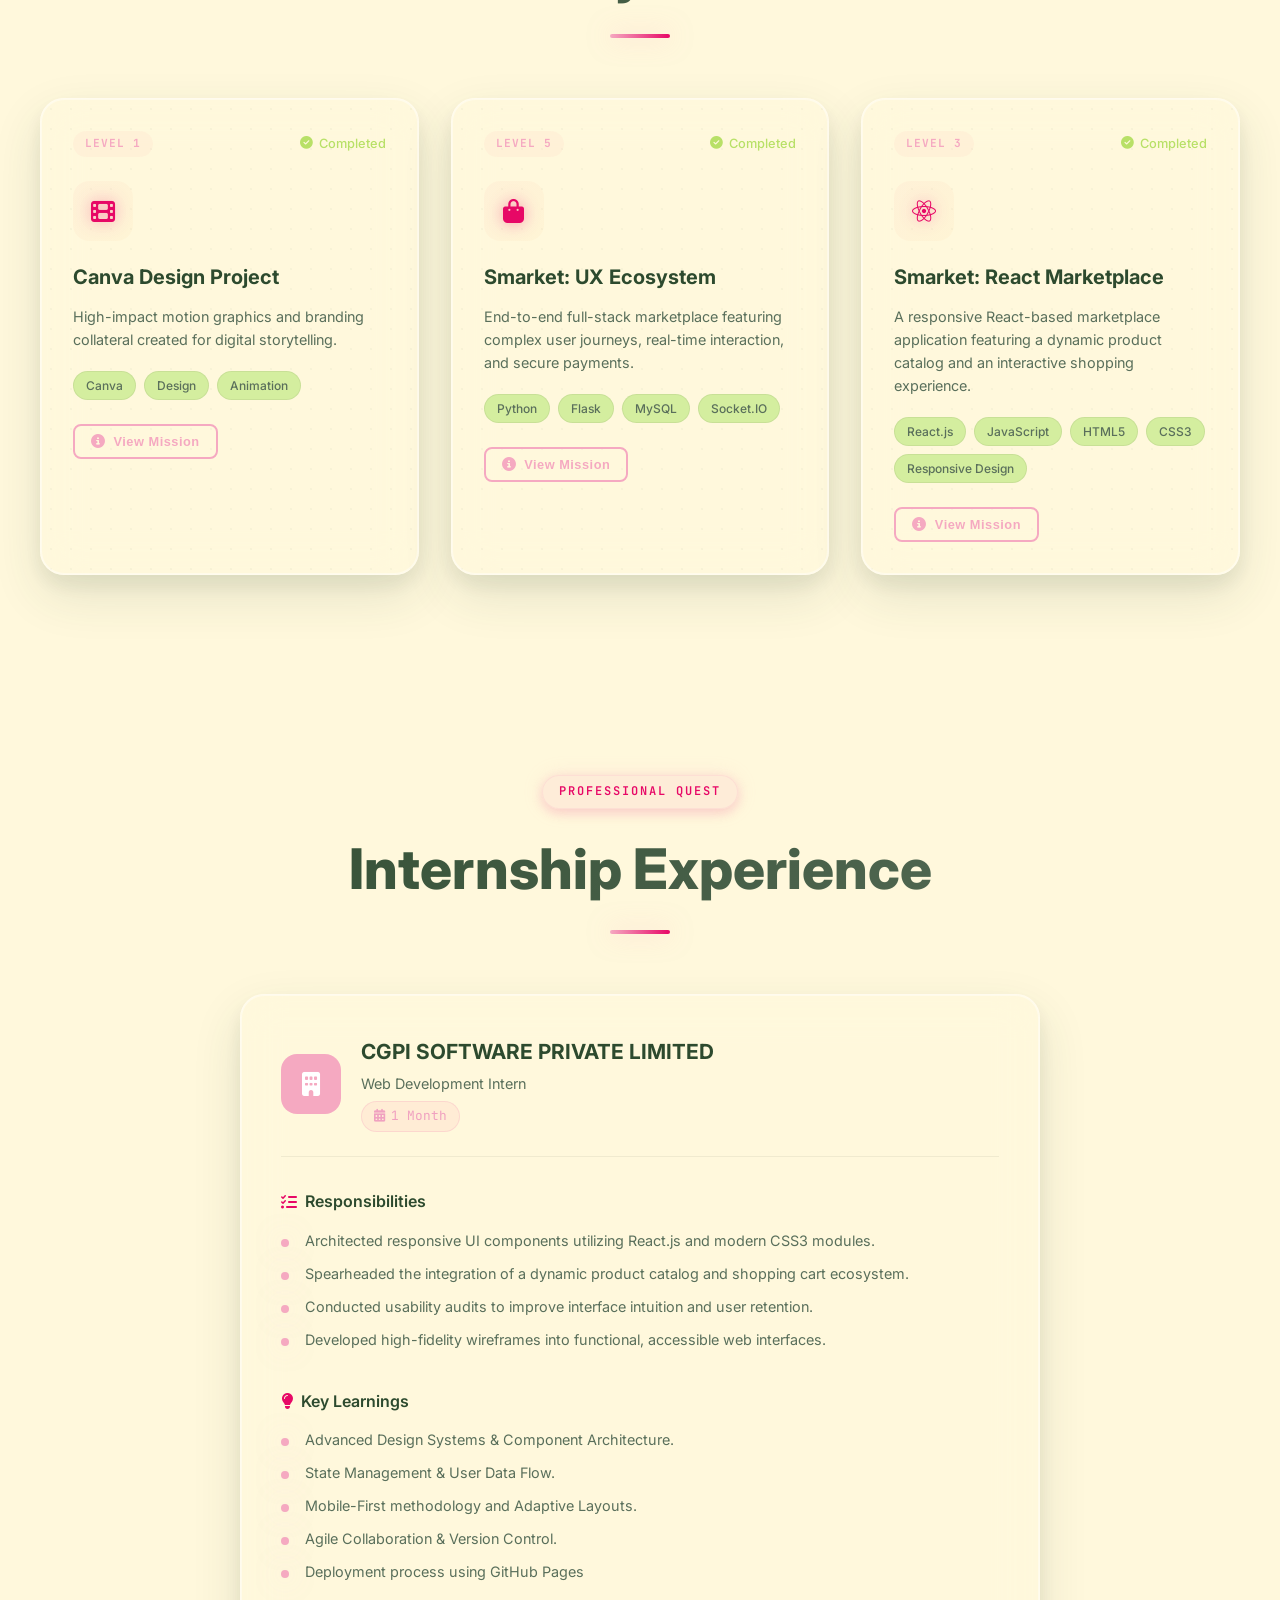
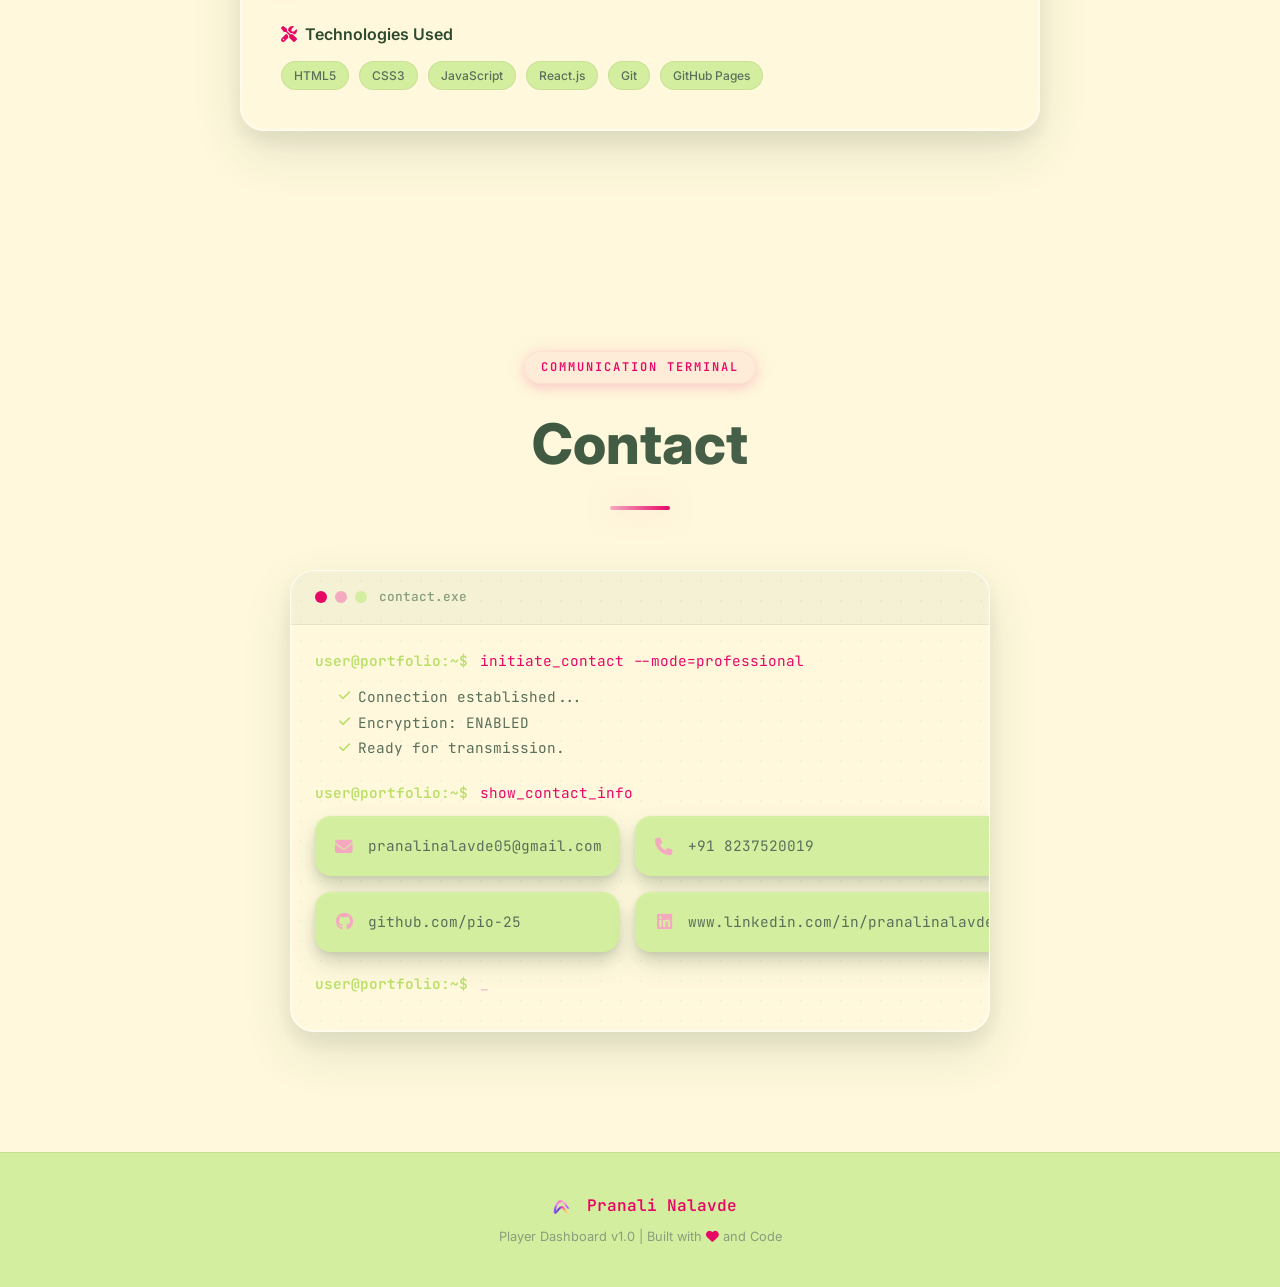
==== commit 450c50c9: "Updated badge" ====
--- a/index.html
+++ b/index.html
@@ -72,7 +72,7 @@
             <div class="hero-container">
                 <div class="hero-badge">
                     <span class="badge-icon"><i class="fas fa-sparkles"></i></span>
-                    <span class="badge-text">UI/UX & Frontend Specialist</span>
+                    <span class="badge-text">Creative Developer</span>
                 </div>
                 <div class="hero-avatar">
                     <div class="avatar-ring">
--- a/styles.css
+++ b/styles.css
@@ -367,7 +367,7 @@
 .hud-container {
     max-width: var(--container-max);
     margin: 0 auto;
-    padding: 0;
+    padding: 0 24px;
     display: flex;
     align-items: center;
     justify-content: space-between;
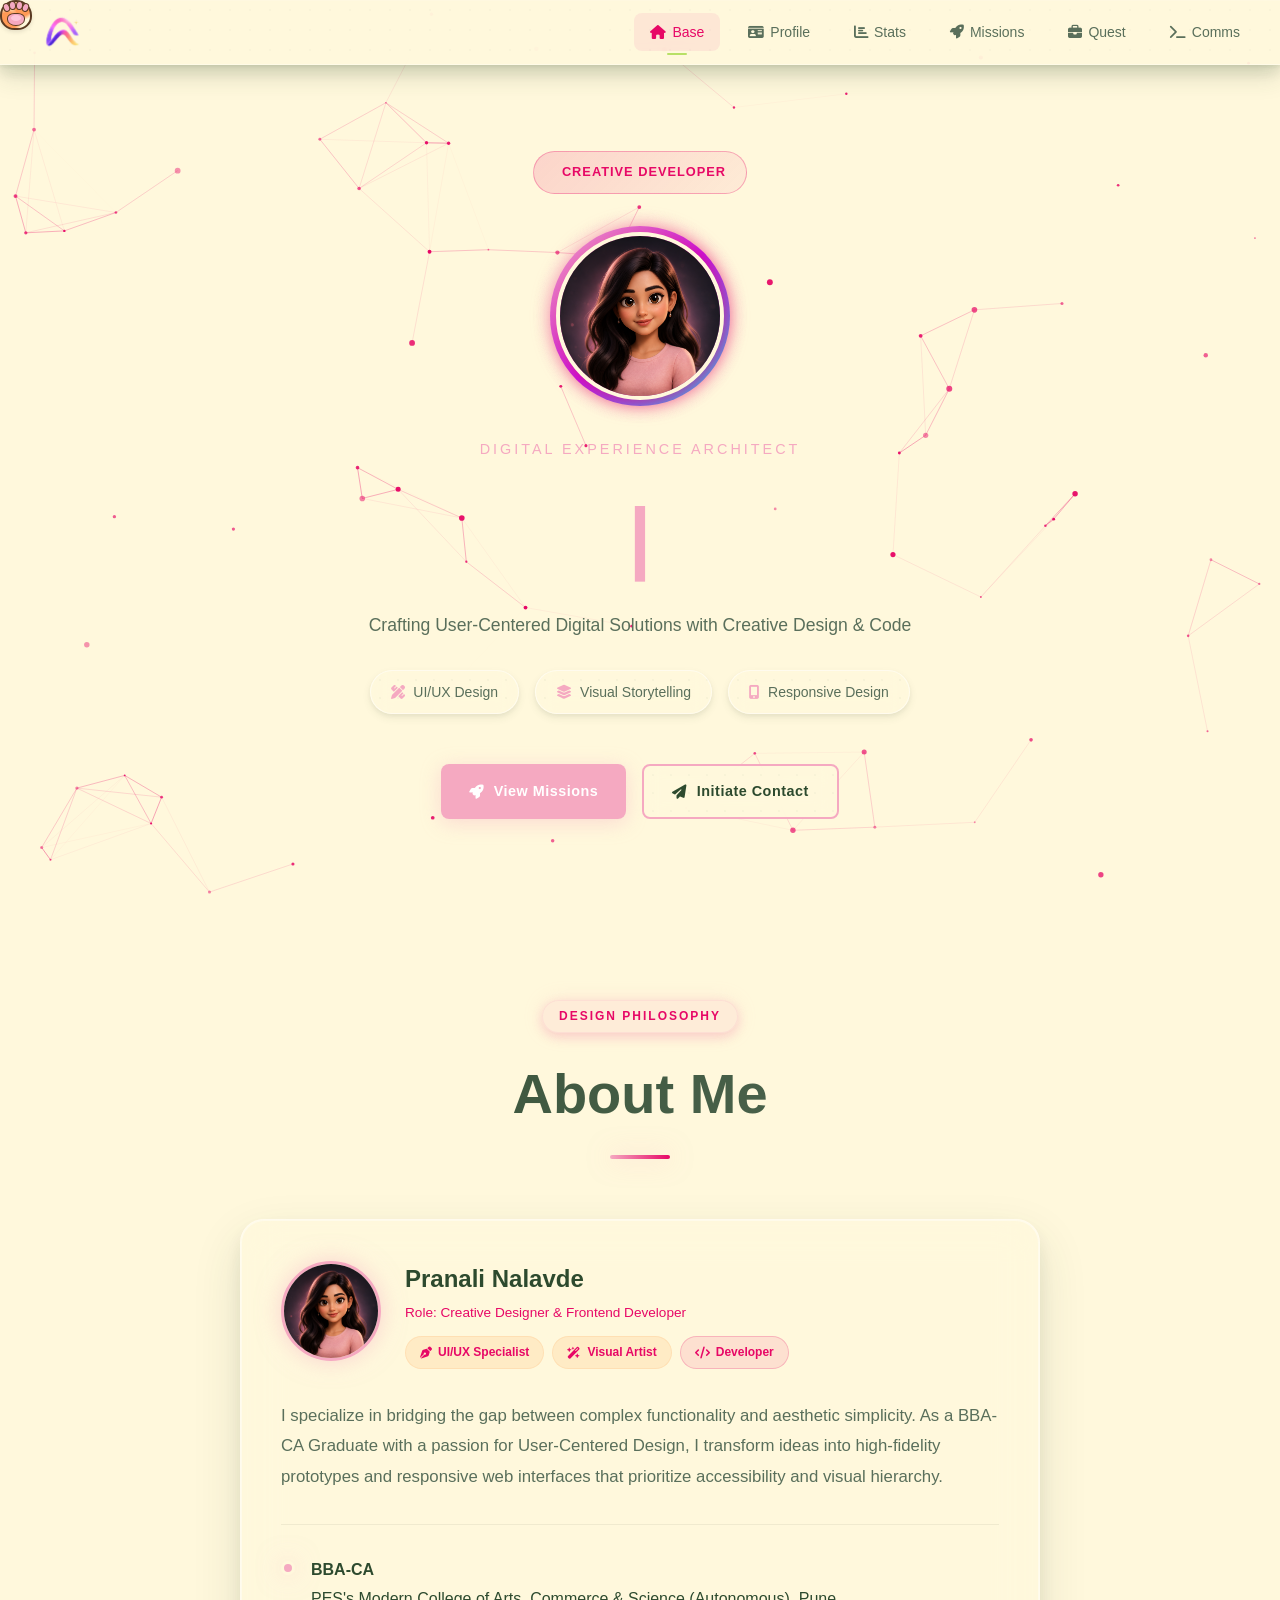
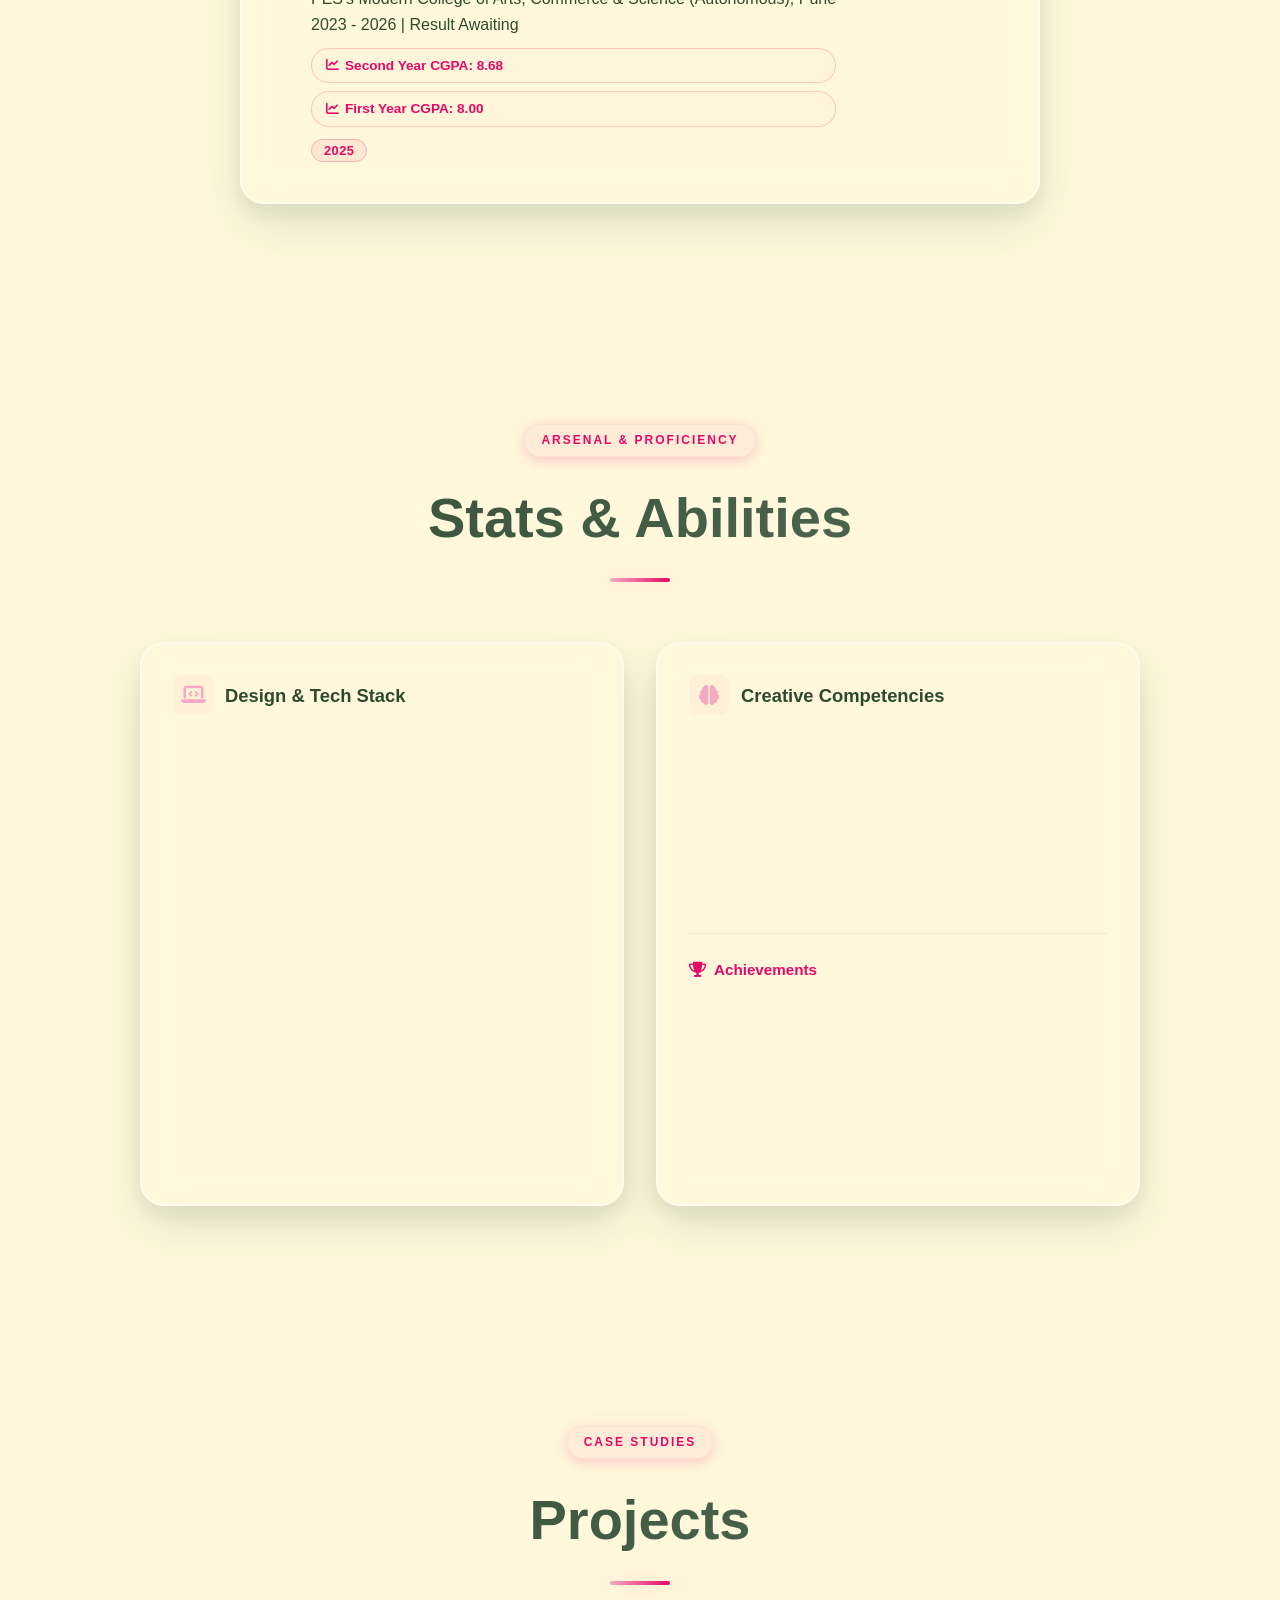
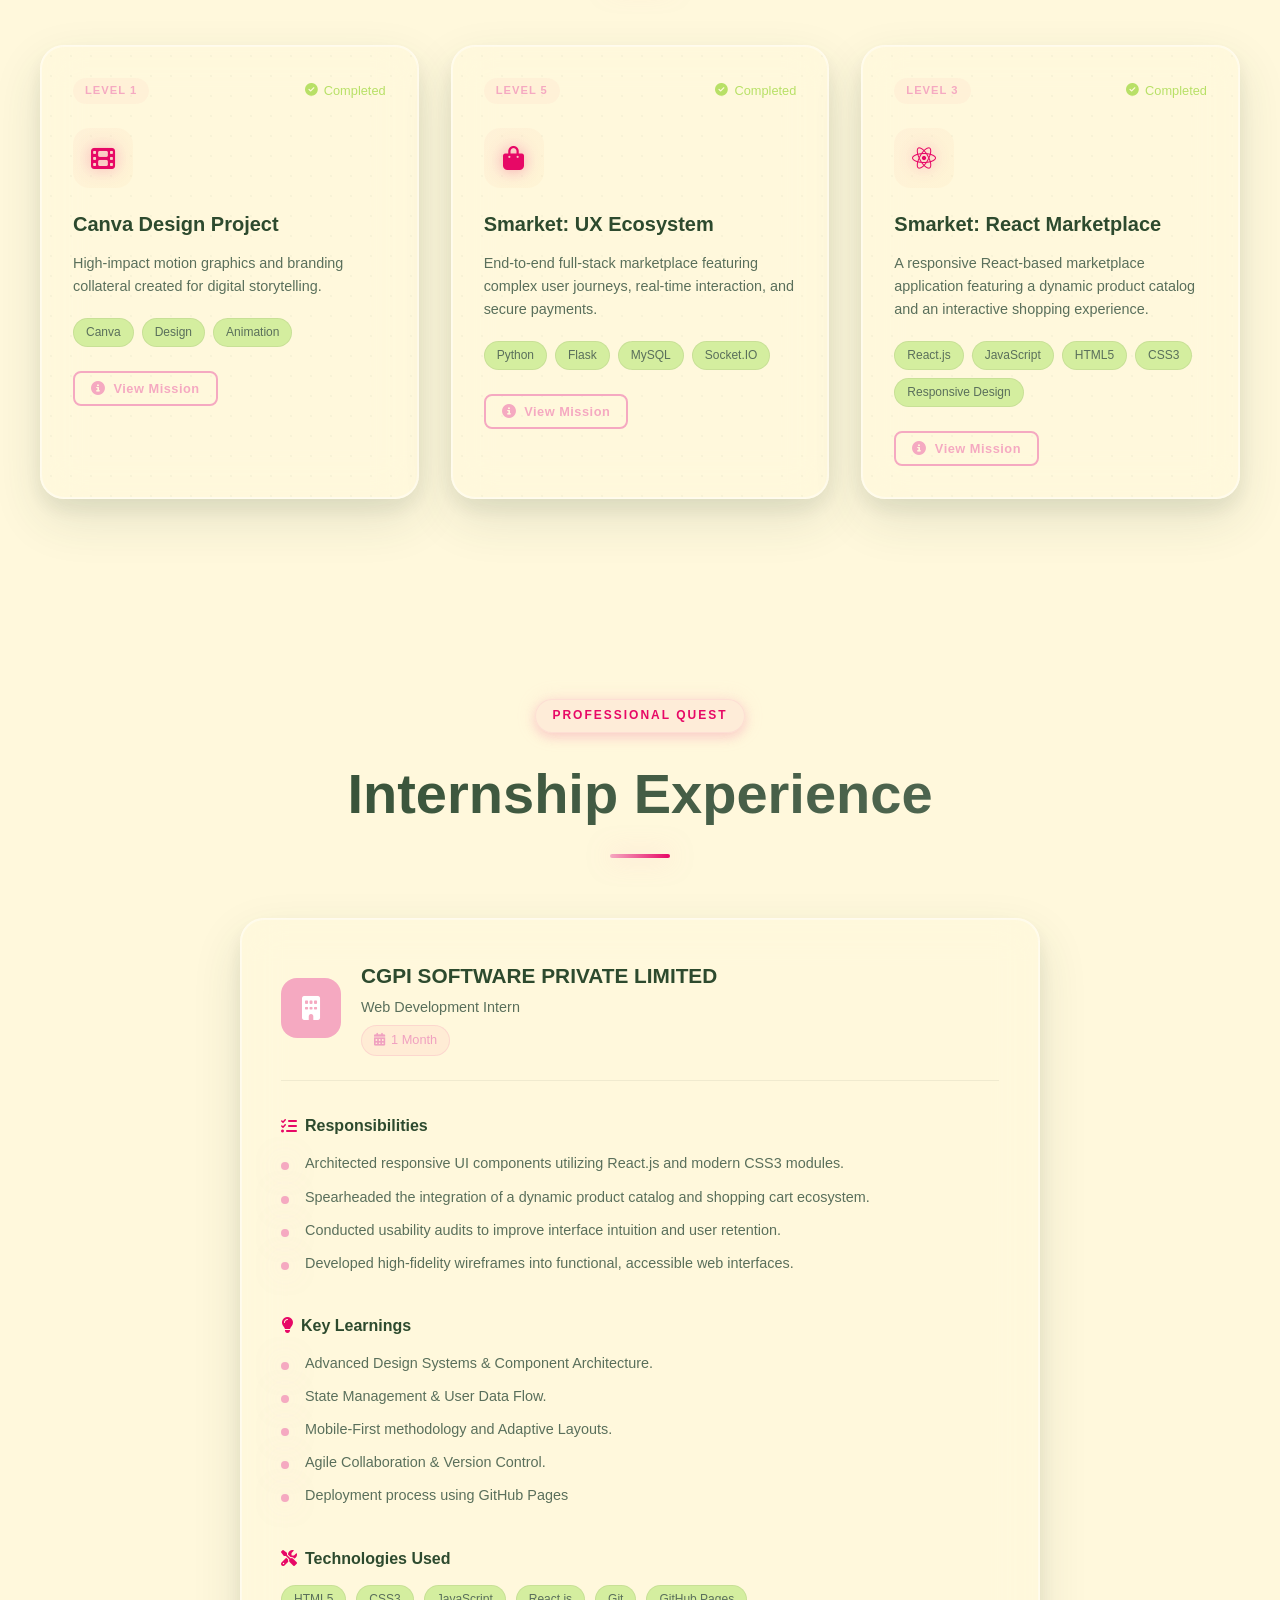
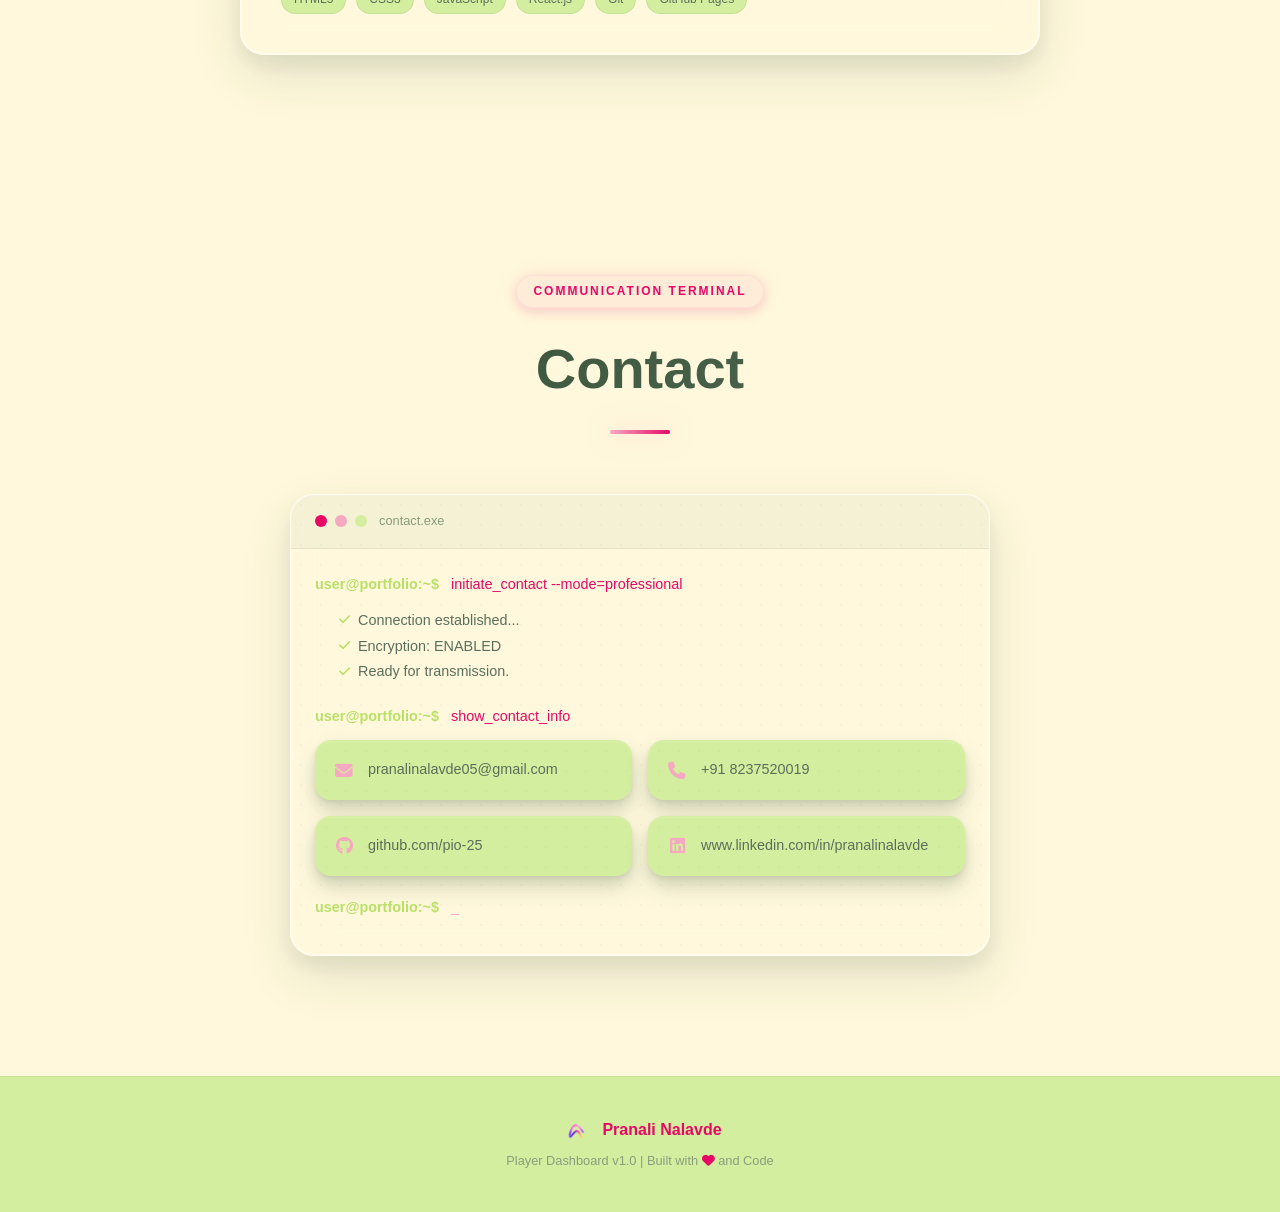
==== commit cdc3b67c: "updated tech stack" ====
--- a/index.html
+++ b/index.html
@@ -214,33 +214,6 @@
                             <div class="skill-fill"></div>
                         </div>
                     </div>
-                    <div class="skill-item" data-level="75">
-                        <div class="skill-info">
-                            <span class="skill-name"><i class="fab fa-python"></i> Python</span>
-                            <span class="skill-level">75%</span>
-                        </div>
-                        <div class="skill-bar">
-                            <div class="skill-fill"></div>
-                        </div>
-                    </div>
-                    <div class="skill-item" data-level="70">
-                        <div class="skill-info">
-                            <span class="skill-name"><i class="fab fa-node-js"></i> Node.js</span>
-                            <span class="skill-level">70%</span>
-                        </div>
-                        <div class="skill-bar">
-                            <div class="skill-fill"></div>
-                        </div>
-                    </div>
-                    <div class="skill-item" data-level="65">
-                        <div class="skill-info">
-                            <span class="skill-name"><i class="fas fa-code"></i> C++</span>
-                            <span class="skill-level">65%</span>
-                        </div>
-                        <div class="skill-bar">
-                            <div class="skill-fill"></div>
-                        </div>
-                    </div>
                     <div class="skill-item" data-level="88">
                         <div class="skill-info">
                             <span class="skill-name"><i class="fas fa-paint-brush"></i> Canva</span>
--- a/styles.css
+++ b/styles.css
@@ -263,8 +263,8 @@
     --radius-md: 16px;
     --radius-lg: 24px;
 
-    --font-body: 'Inter', sans-serif;
-    --font-mono: 'JetBrains Mono', monospace;
+    --font-body: -apple-system, BlinkMacSystemFont, "SF Pro Display", "SF Pro Text", "Helvetica Neue", Helvetica, Arial, sans-serif;
+    --font-mono: -apple-system, BlinkMacSystemFont, "SF Pro Display", "SF Pro Text", "Helvetica Neue", Helvetica, Arial, sans-serif;
 
     --transition-fast: 0.2s ease;
     --transition-normal: 0.35s cubic-bezier(0.4, 0, 0.2, 1);
@@ -294,6 +294,7 @@
 body {
     font-family: var(--font-body);
     background: var(--bg-primary);
+
     color: var(--text-primary);
     line-height: 1.6;
     overflow-x: hidden;
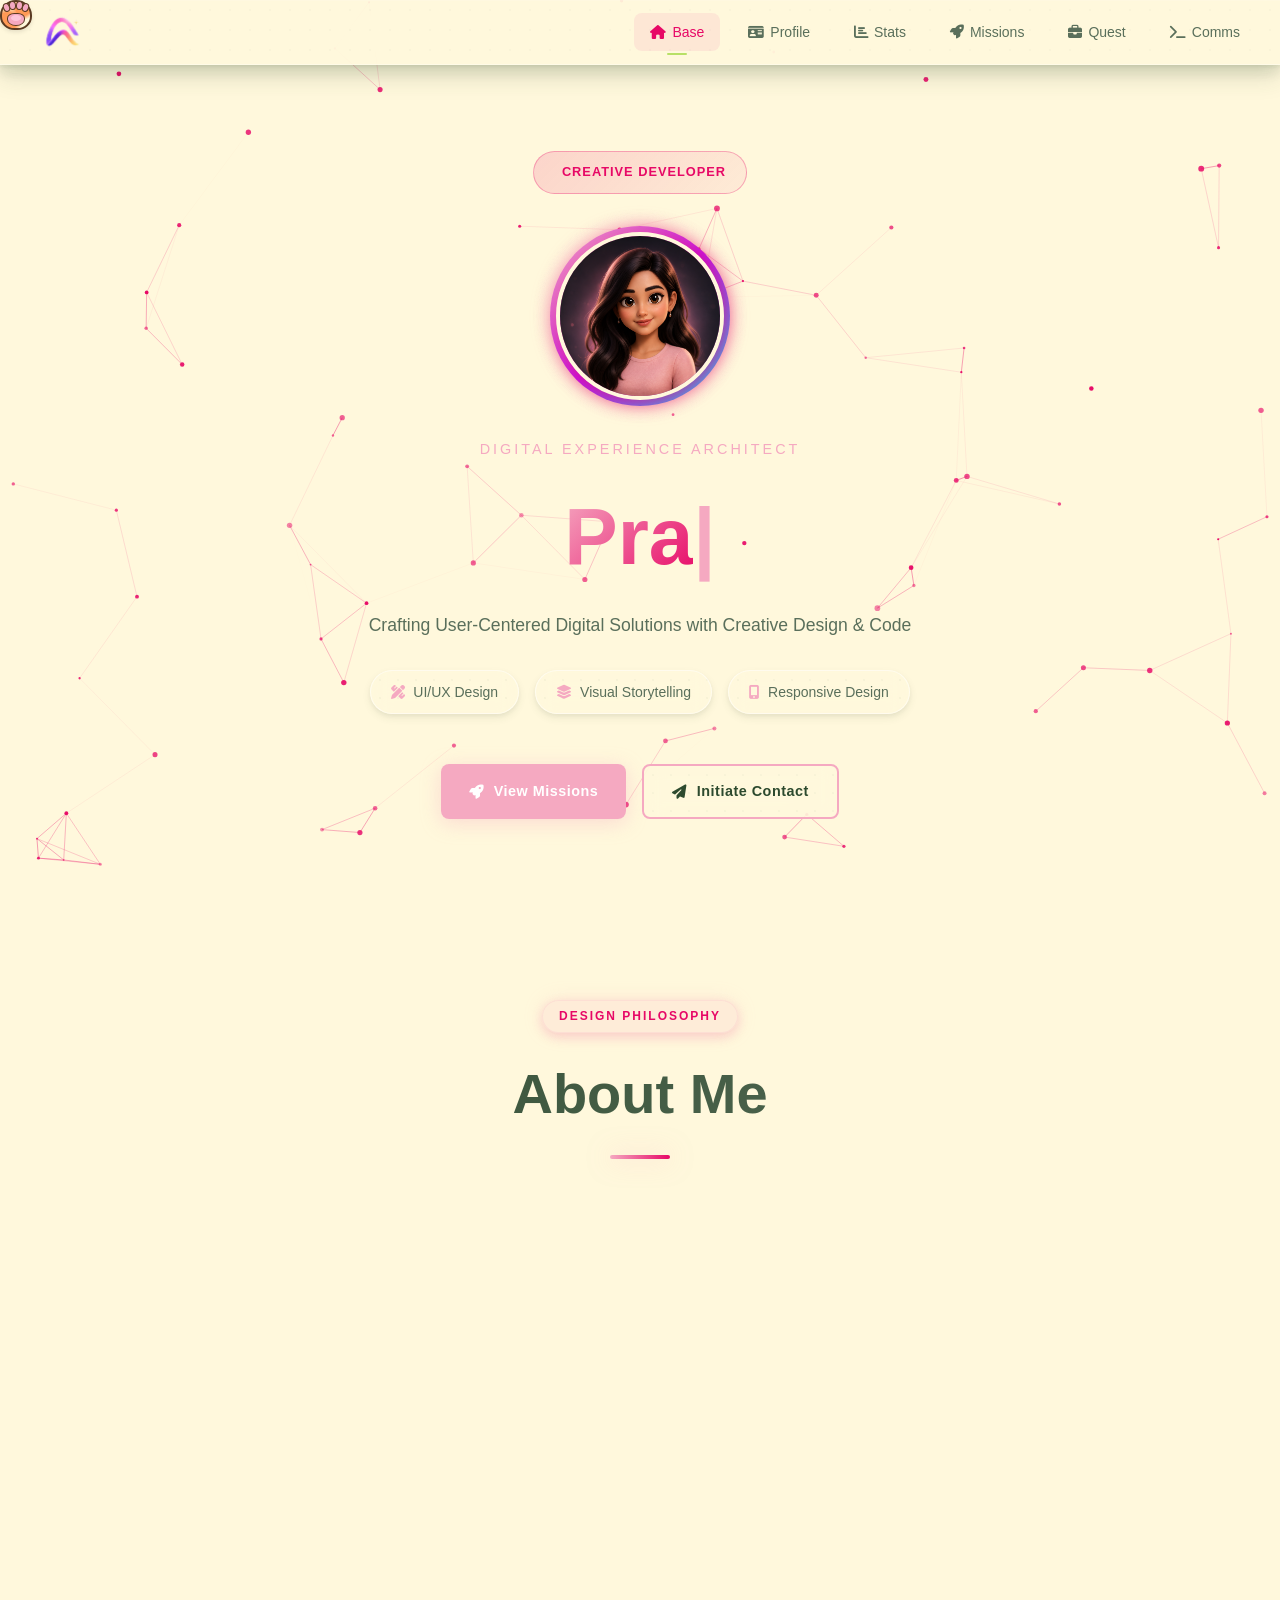
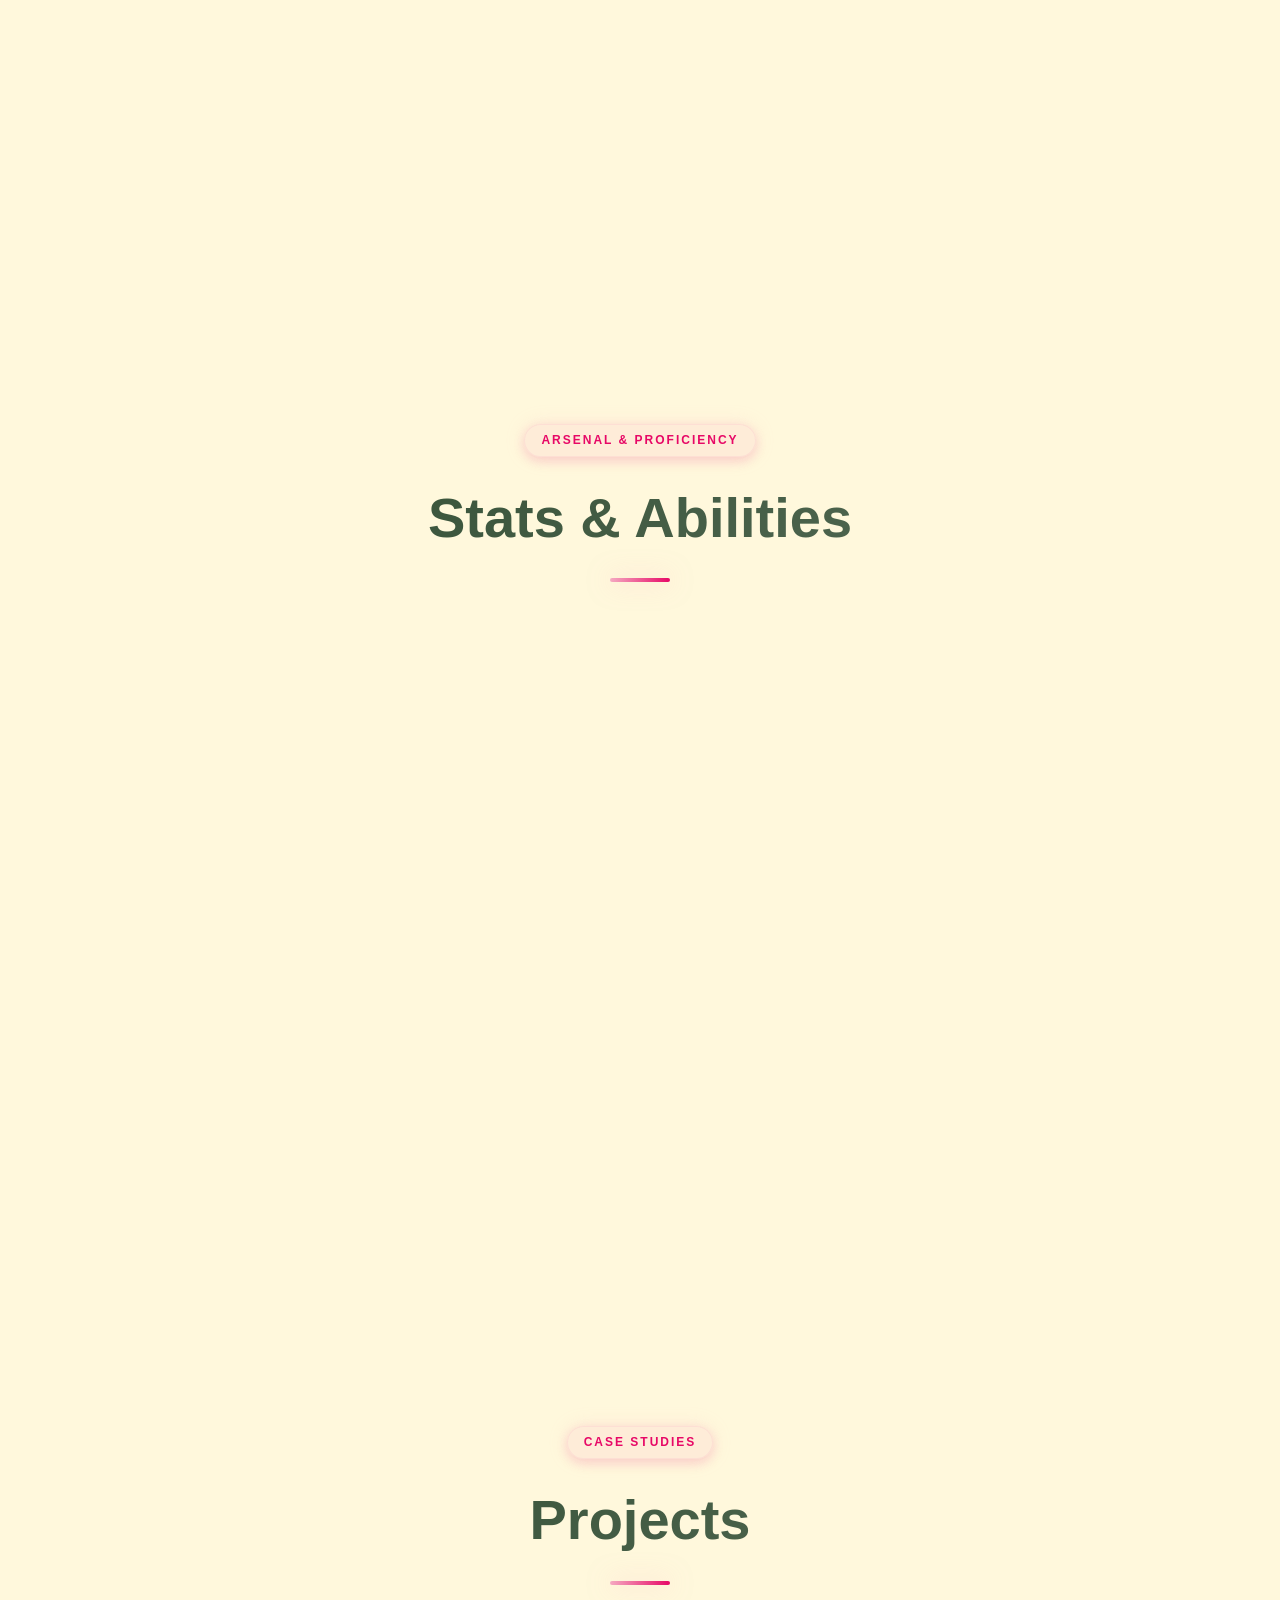
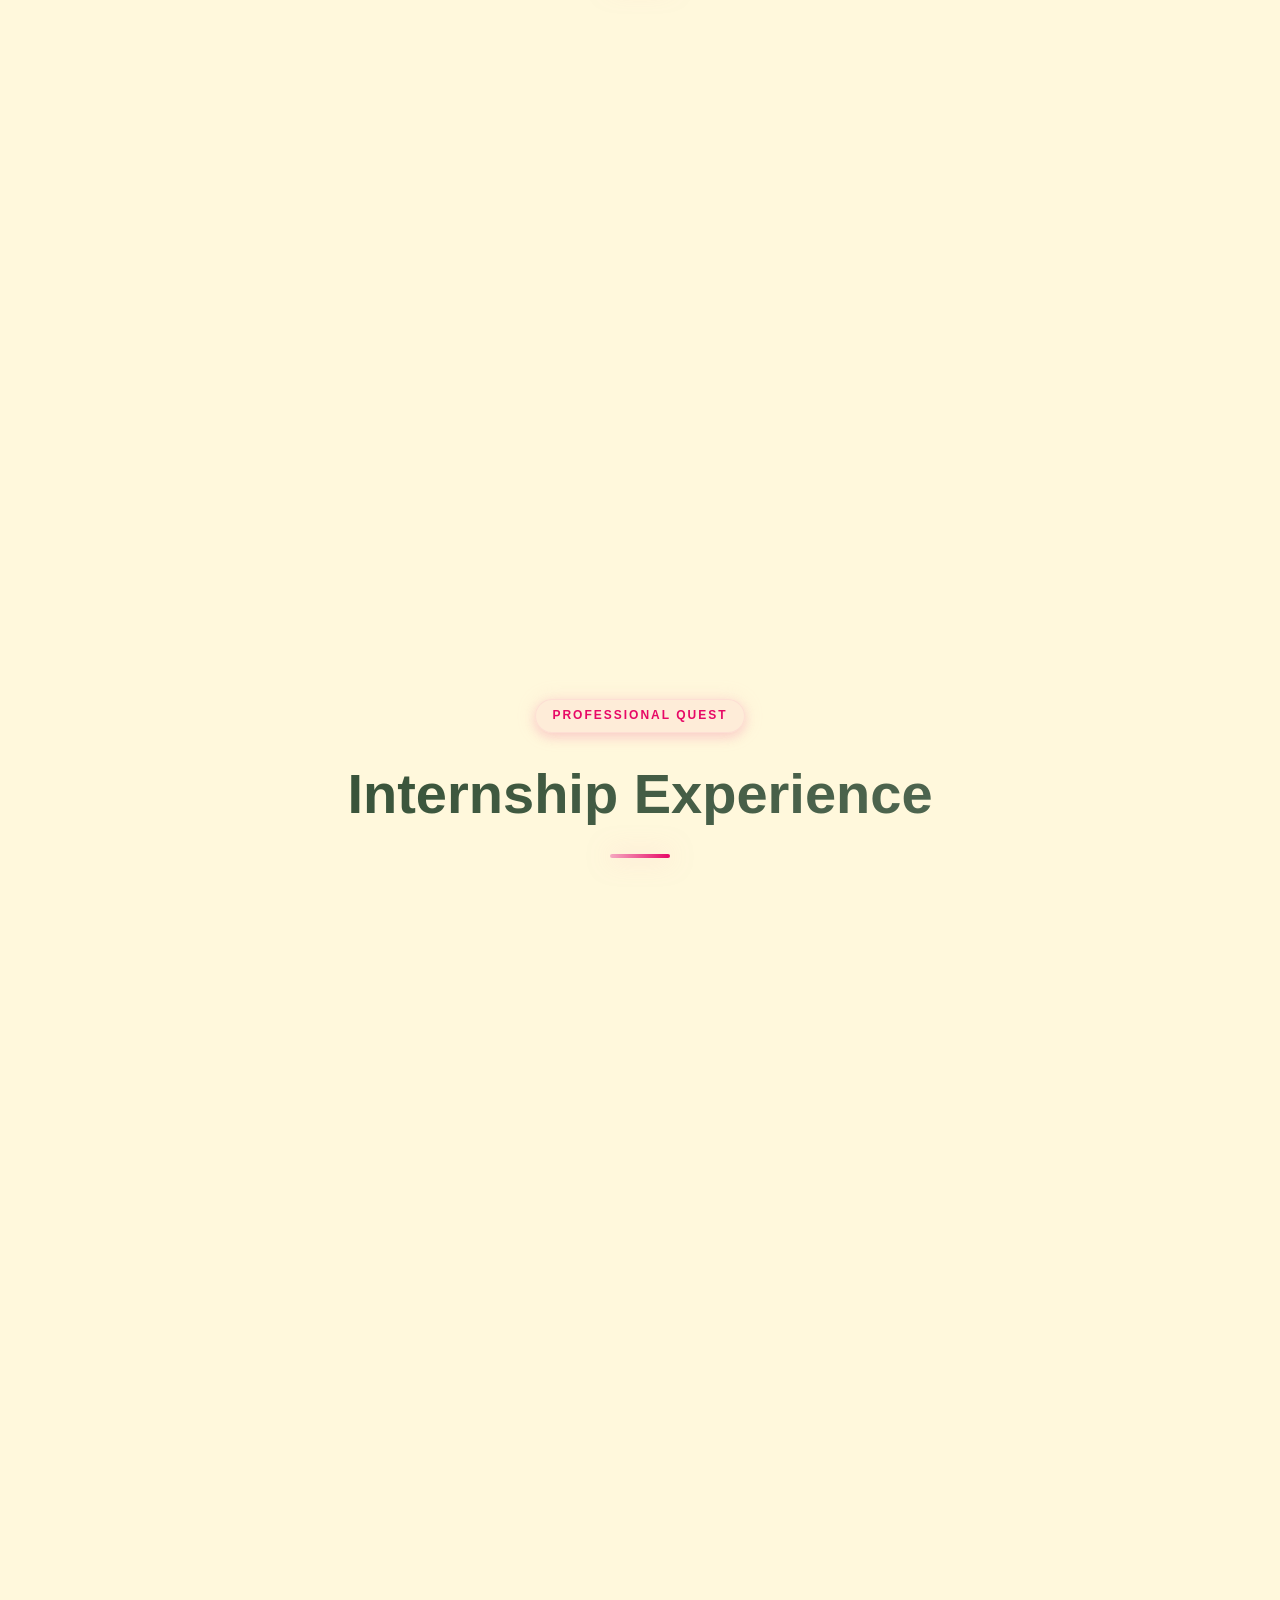
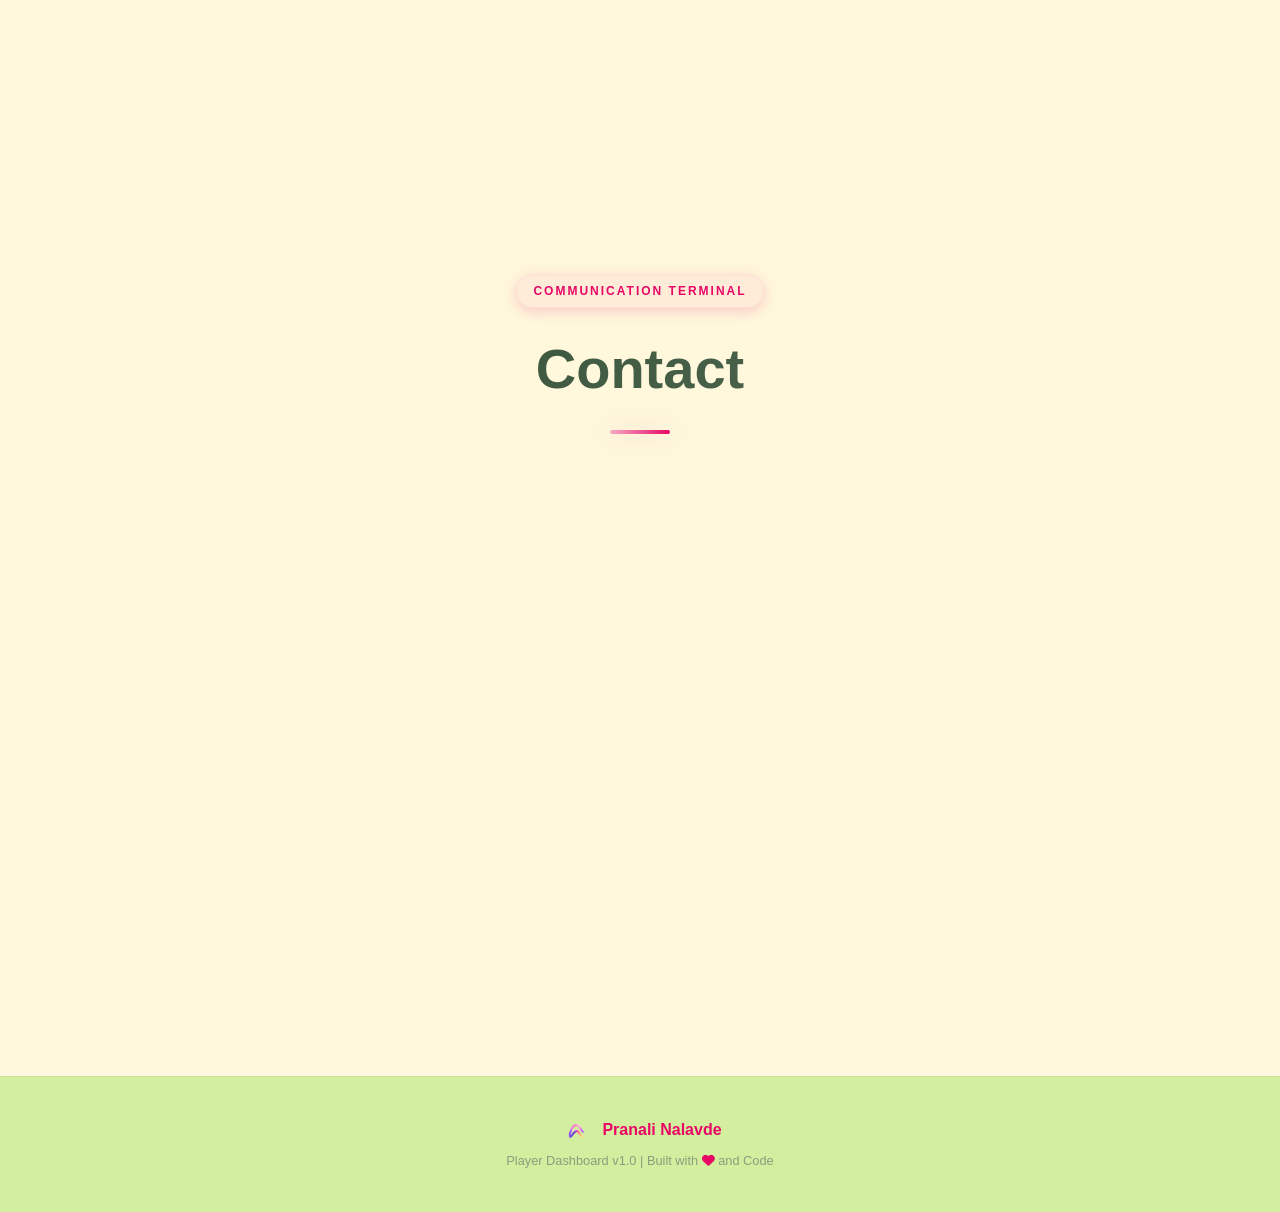
==== commit 8cfa5a28: "tech stack updated" ====
--- a/index.html
+++ b/index.html
@@ -217,7 +217,7 @@
                     <div class="skill-item" data-level="88">
                         <div class="skill-info">
                             <span class="skill-name"><i class="fas fa-paint-brush"></i> Canva</span>
-                            <span class="skill-level">88%</span>
+                            <span class="skill-level">92%</span>
                         </div>
                         <div class="skill-bar">
                             <div class="skill-fill"></div>
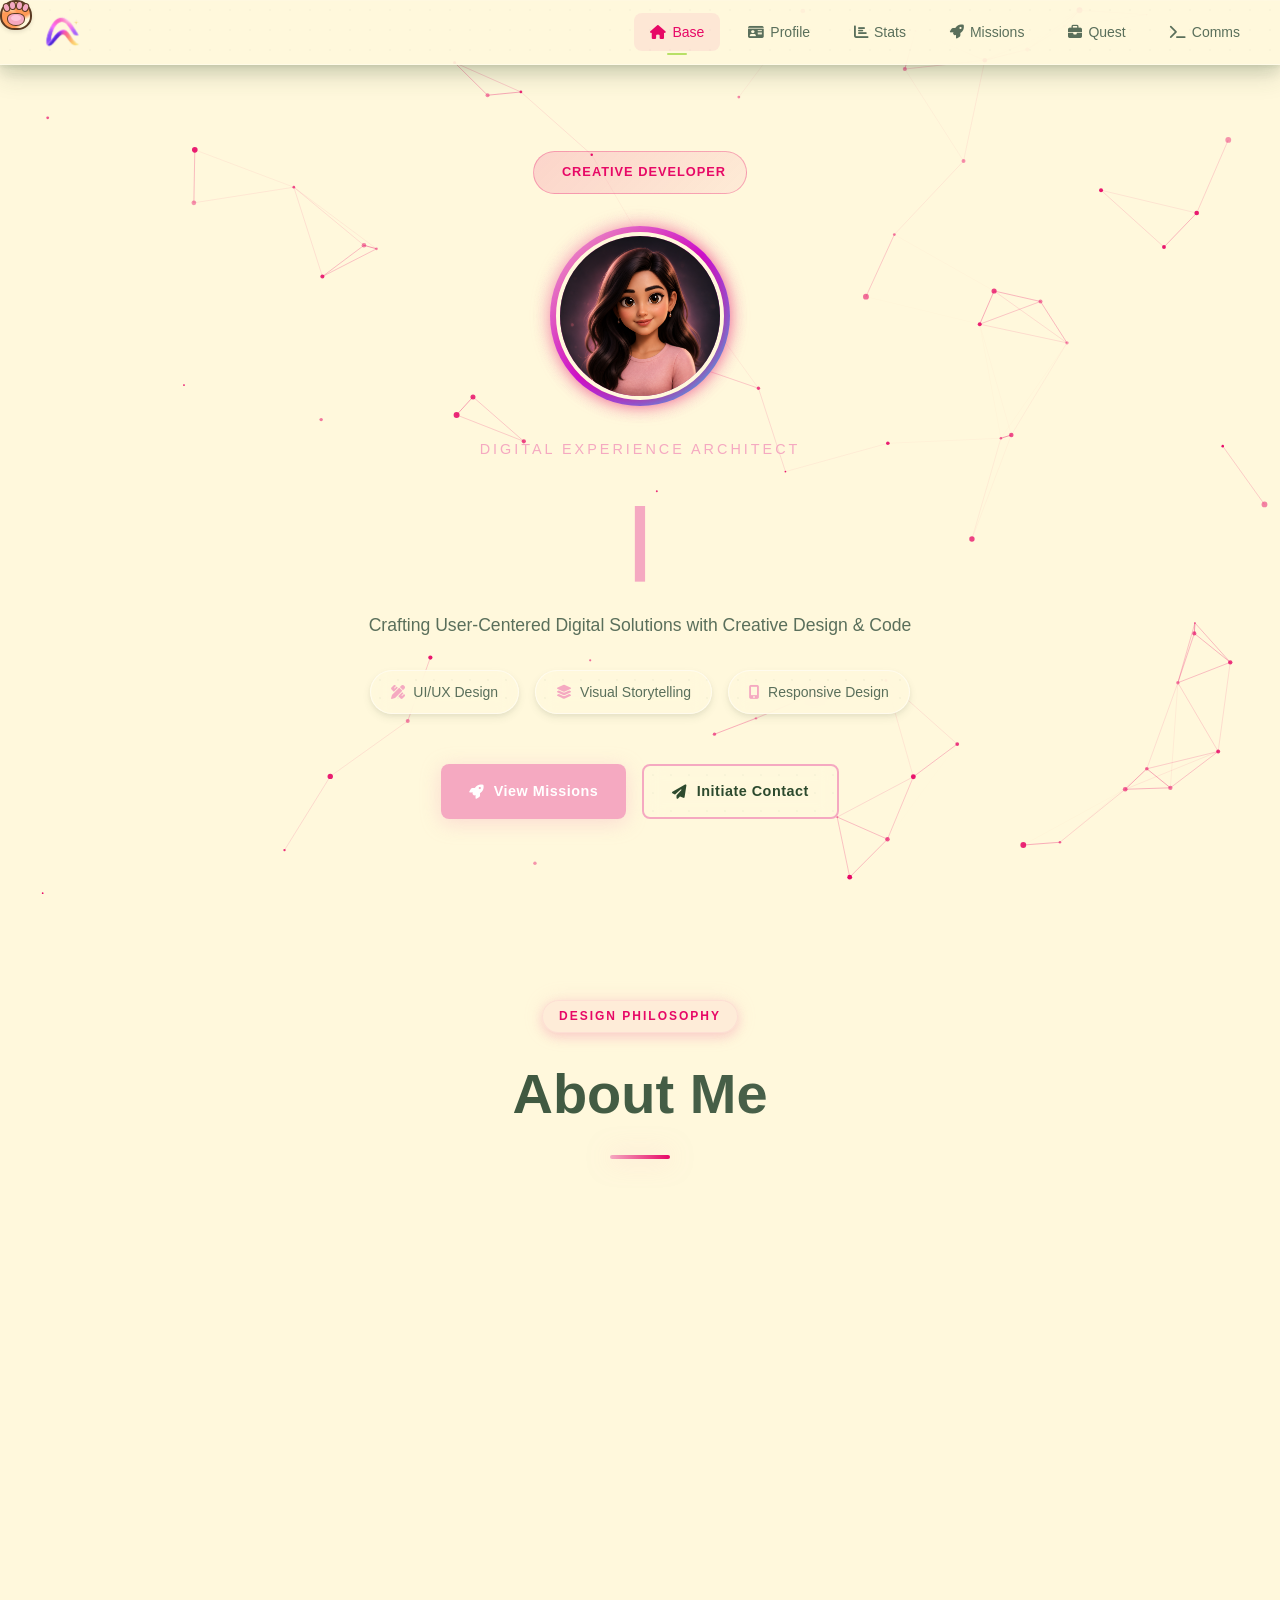
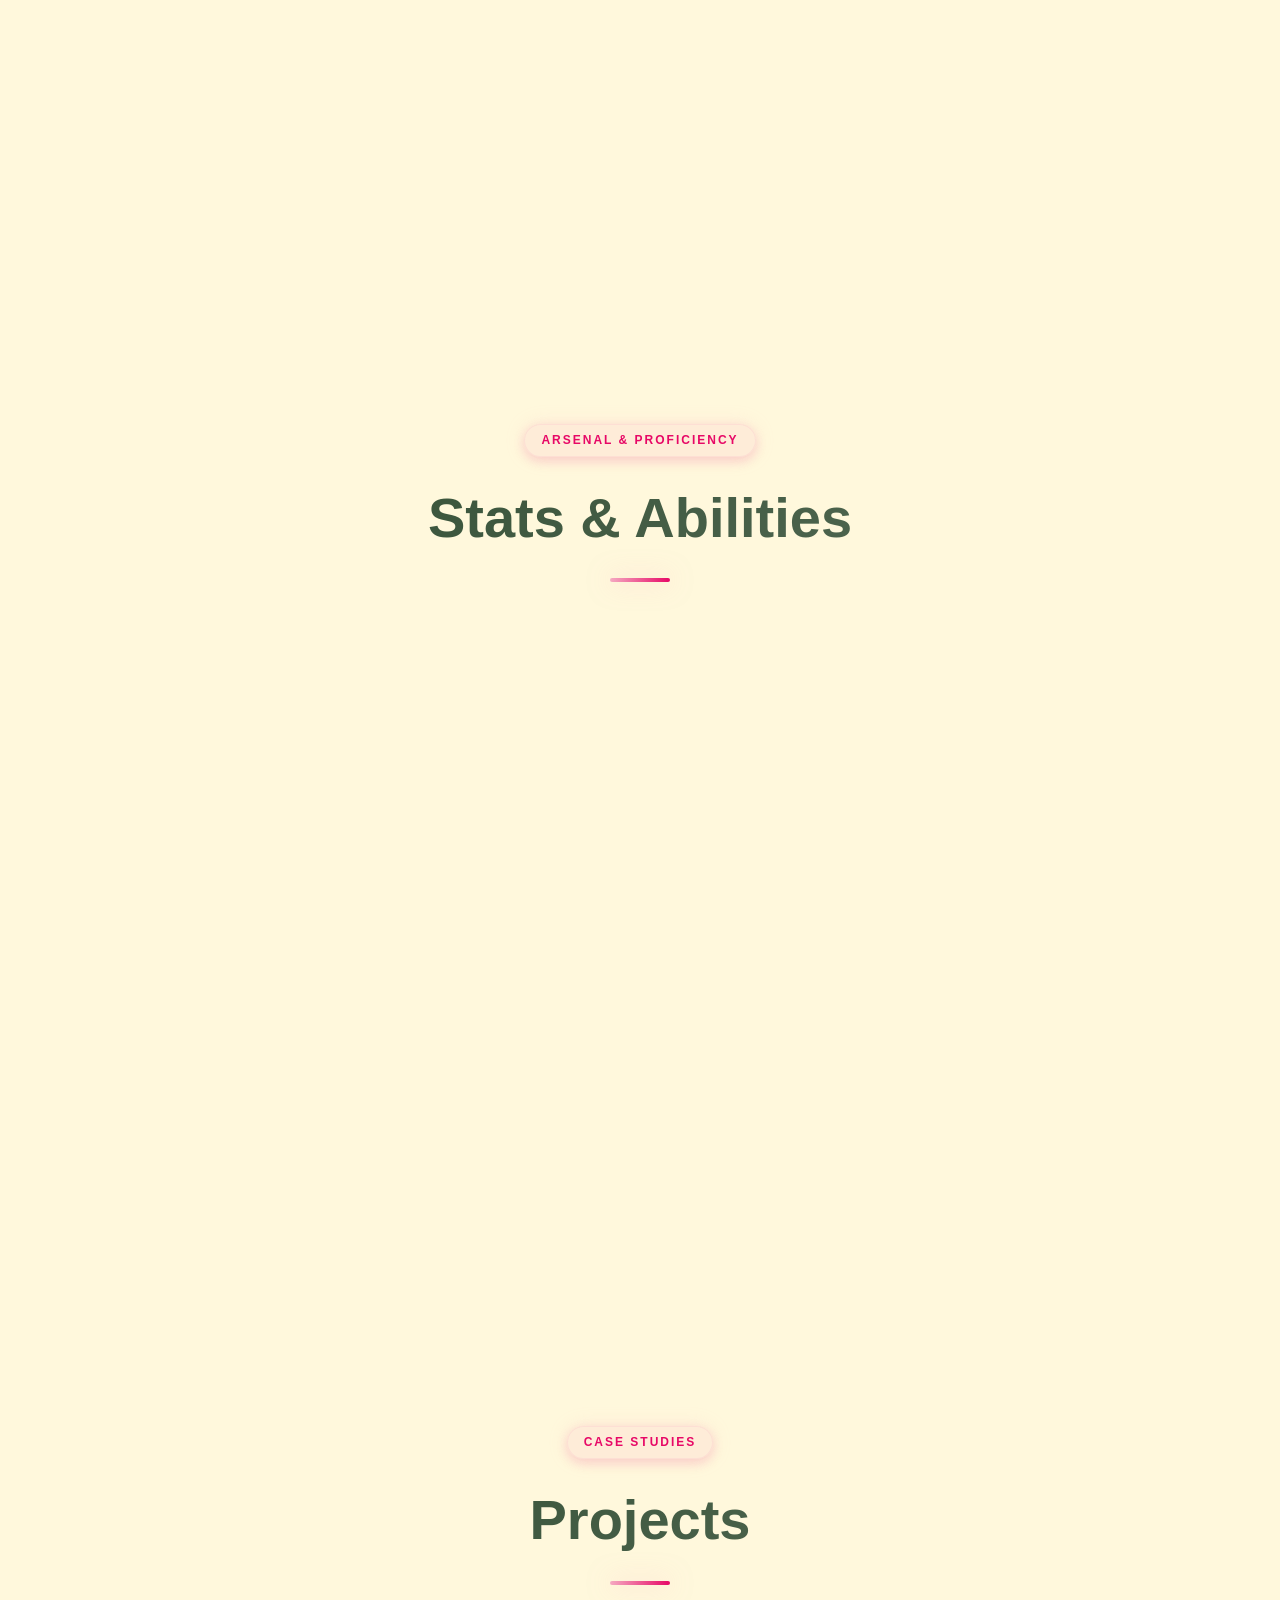
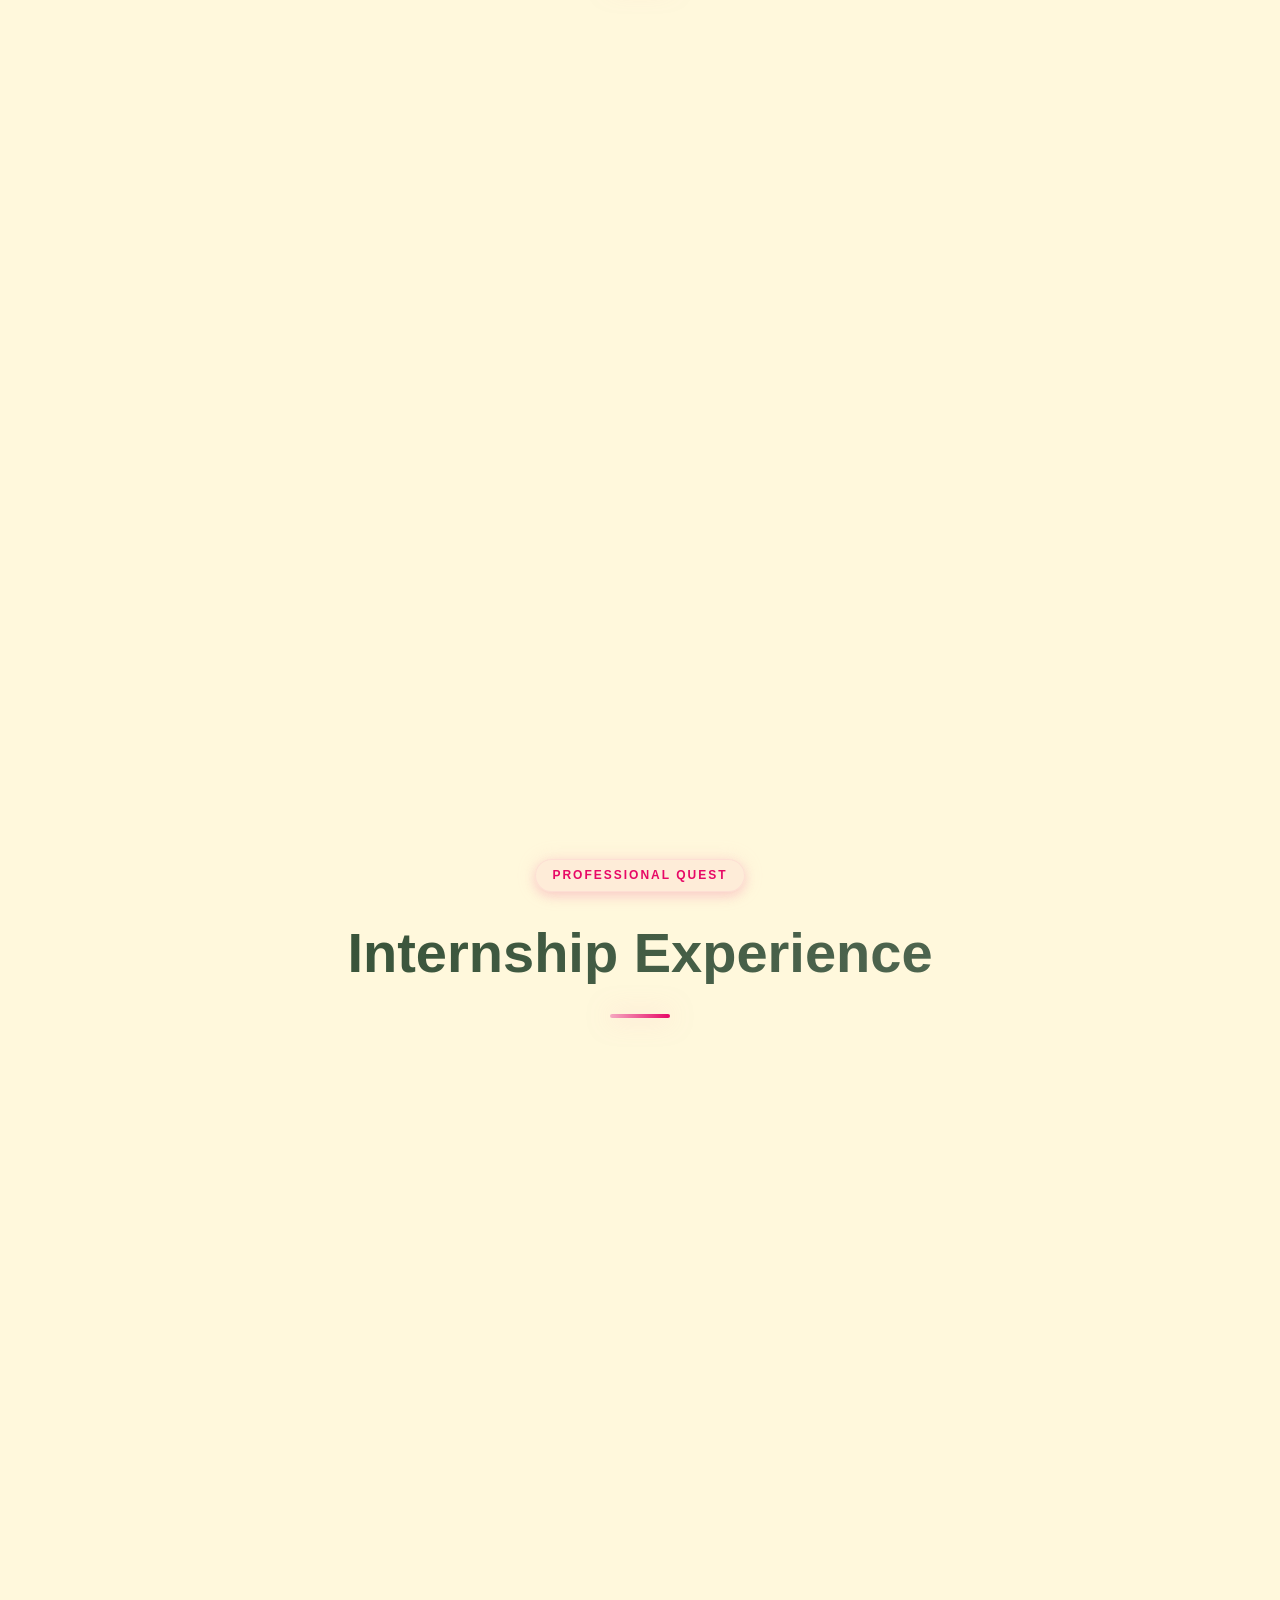
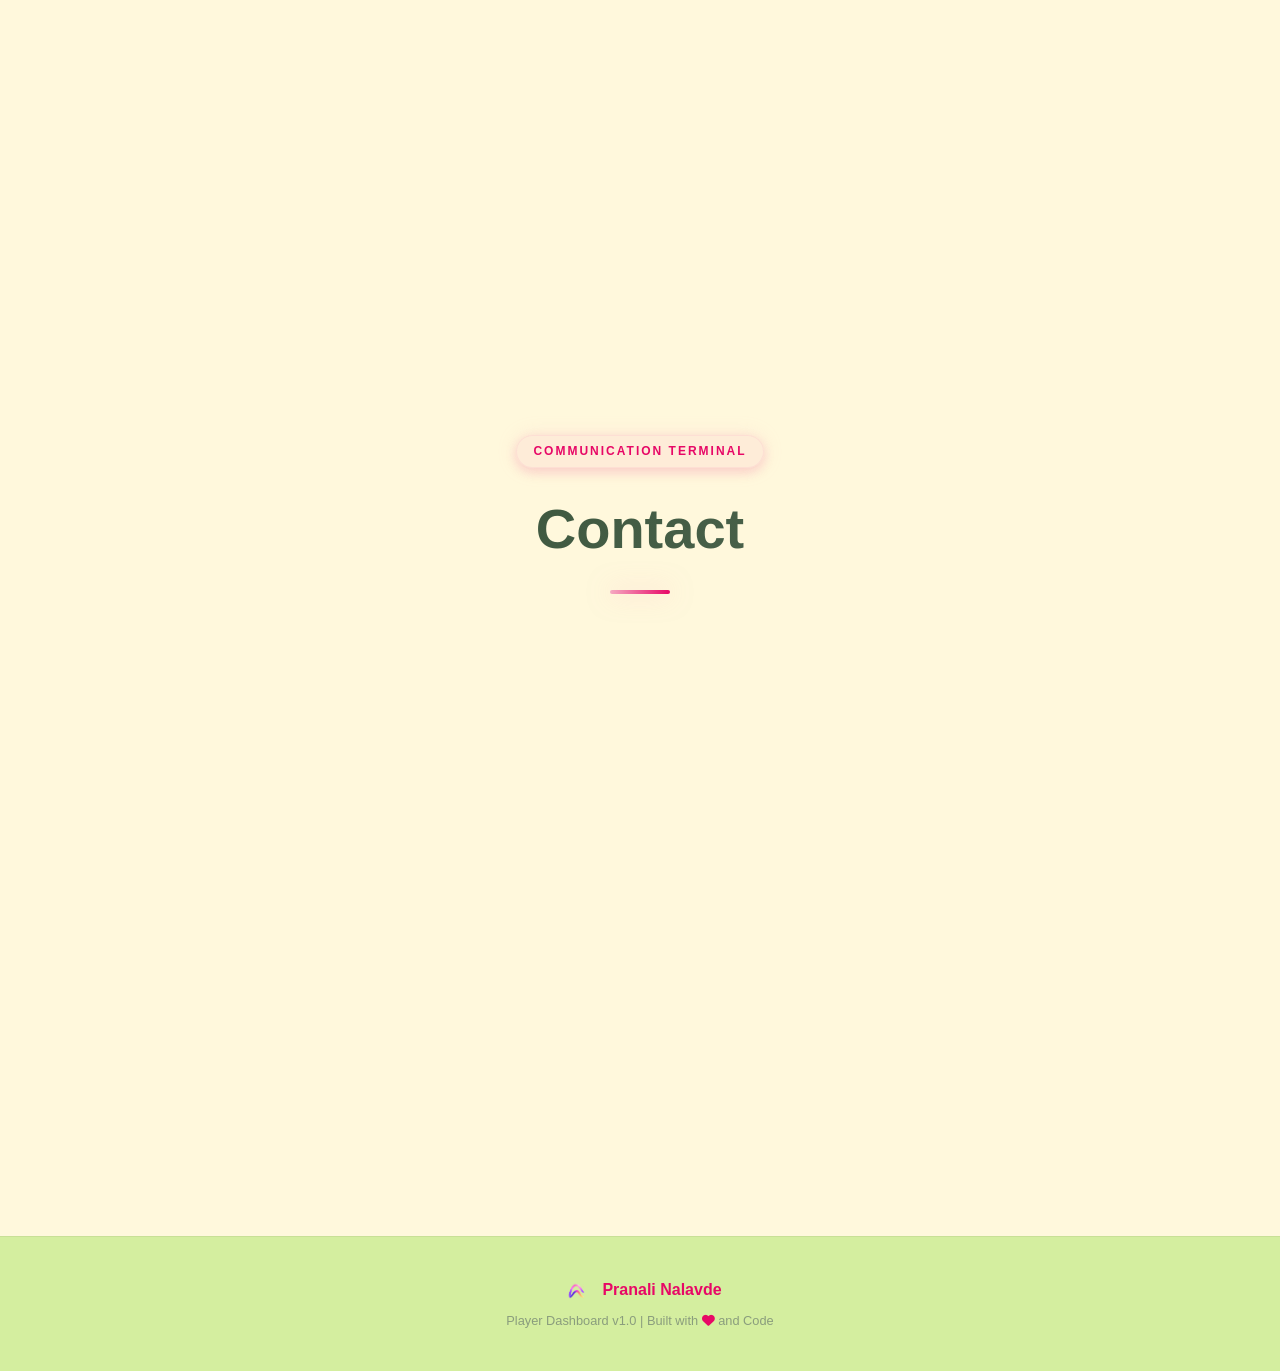
==== commit 1d7d0b59: "project section updated" ====
--- a/index.html
+++ b/index.html
@@ -214,7 +214,7 @@
                             <div class="skill-fill"></div>
                         </div>
                     </div>
-                    <div class="skill-item" data-level="88">
+                    <div class="skill-item" data-level="92">
                         <div class="skill-info">
                             <span class="skill-name"><i class="fas fa-paint-brush"></i> Canva</span>
                             <span class="skill-level">92%</span>
@@ -295,6 +295,14 @@
             <!-- Project 1: Animation -->
             <div class="project-card" data-project="animation">
                 <div class="project-glow"></div>
+                <div class="project-thumbnail">
+                    <img src="c/canva_tb.png" alt="Canva Design Project Thumbnail">
+                    <div class="project-overlay">
+                        <a href="canva.html" class="project-overlay-btn">
+                            <i class="fas fa-external-link-alt"></i> View Project
+                        </a>
+                    </div>
+                </div>
                 <div class="project-content">
                     <div class="project-header">
                         <span class="project-difficulty">Level 1</span>
@@ -308,45 +316,28 @@
                     <div class="project-tech">
                         <span class="tech-tag">Canva</span>
                         <span class="tech-tag">Design</span>
-                        <span class="tech-tag">Animation</span>
+                        <span class="tech-tag">Visual Communication</span>
                     </div>
                     <button class="btn btn-outline project-btn" onclick="openModal('animation')">
-                        <i class="fas fa-info-circle"></i> View Mission
+                        <i class="fas fa-info-circle"></i> View Mission Details
                     </button>
                 </div>
             </div>
 
-            <!-- Project 2: Smarket Full Stack -->
-            <div class="project-card featured" data-project="smarket">
+            <!-- Project 2: React Internship -->
+            <div class="project-card" data-project="react">
                 <div class="project-glow"></div>
+                <div class="project-thumbnail">
+                    <img src="react-homepage.png" alt="Smarket React Marketplace Thumbnail">
+                    <div class="project-overlay">
+                        <a href="https://pio-25.github.io/smarket-project/" target="_blank" rel="noopener noreferrer" class="project-overlay-btn">
+                            <i class="fas fa-external-link-alt"></i> View Application
+                        </a>
+                    </div>
+                </div>
                 <div class="project-content">
                     <div class="project-header">
-                        <span class="project-difficulty">Level 5</span>
-                        <span class="project-status completed"><i class="fas fa-check-circle"></i> Completed</span>
-                    </div>
-                    <div class="project-icon">
-                        <i class="fas fa-shopping-bag"></i>
-                    </div>
-                    <h3 class="project-title">Smarket: UX Ecosystem</h3>
-                    <p class="project-desc">End-to-end full-stack marketplace featuring complex user journeys, real-time interaction, and secure payments.</p>
-                    <div class="project-tech">
-                        <span class="tech-tag">Python</span>
-                        <span class="tech-tag">Flask</span>
-                        <span class="tech-tag">MySQL</span>
-                        <span class="tech-tag">Socket.IO</span>
-                    </div>
-                    <button class="btn btn-outline project-btn" onclick="openModal('smarket')">
-                        <i class="fas fa-info-circle"></i> View Mission
-                    </button>
-                </div>
-            </div>
-
-            <!-- Project 3: React Internship -->
-            <div class="project-card" data-project="react">
-                <div class="project-glow"></div>
-                <div class="project-content">
-                    <div class="project-header">
-                        <span class="project-difficulty">Level 3</span>
+                        <span class="project-difficulty">Level 2</span>
                         <span class="project-status completed"><i class="fas fa-check-circle"></i> Completed</span>
                     </div>
                     <div class="project-icon">
@@ -362,7 +353,7 @@
                         <span class="tech-tag">Responsive Design</span>
                     </div>
                     <button class="btn btn-outline project-btn" onclick="openModal('react')">
-                        <i class="fas fa-info-circle"></i> View Mission
+                        <i class="fas fa-info-circle"></i> View Mission Details
                     </button>
                 </div>
             </div>
--- a/styles.css
+++ b/styles.css
@@ -1245,6 +1245,80 @@
     background: radial-gradient(circle, rgba(232, 144, 144, 0.28) 0%, transparent 60%);
 }
 
+.project-thumbnail {
+    position: relative;
+    width: 100%;
+    height: 220px;
+    overflow: hidden;
+    border-bottom: 1px solid rgba(255, 255, 255, 0.1);
+    background: rgba(0, 0, 0, 0.2);
+}
+
+.project-thumbnail img {
+    width: 100%;
+    height: 100%;
+    object-fit: cover;
+    transition: transform 0.6s cubic-bezier(0.165, 0.84, 0.44, 1);
+}
+
+.project-card:hover .project-thumbnail img {
+    transform: scale(1.08);
+}
+
+.project-overlay {
+    position: absolute;
+    top: 0;
+    left: 0;
+    width: 100%;
+    height: 100%;
+    background: rgba(18, 18, 18, 0.65);
+    -webkit-backdrop-filter: blur(4px);
+    backdrop-filter: blur(4px);
+    display: flex;
+    align-items: center;
+    justify-content: center;
+    opacity: 0;
+    transition: opacity 0.4s ease;
+    z-index: 2;
+}
+
+.project-card:hover .project-overlay {
+    opacity: 1;
+}
+
+.project-overlay-btn {
+    transform: translateY(20px);
+    transition: all 0.4s cubic-bezier(0.175, 0.885, 0.32, 1.275);
+    background: rgba(255, 255, 255, 0.1);
+    border: 1px solid rgba(255, 255, 255, 0.2);
+    color: #ffffff;
+    box-shadow: 0 4px 15px rgba(0, 0, 0, 0.3);
+    padding: 10px 24px;
+    border-radius: var(--radius-md);
+    text-decoration: none;
+    font-weight: 600;
+    display: flex;
+    align-items: center;
+    gap: 8px;
+    -webkit-backdrop-filter: blur(8px);
+    backdrop-filter: blur(8px);
+}
+
+.project-overlay-btn i {
+    color: var(--accent-primary);
+}
+
+.project-card:hover .project-overlay-btn {
+    transform: translateY(0);
+}
+
+.project-overlay-btn:hover {
+    background: rgba(255, 255, 255, 0.2);
+    border-color: var(--accent-primary);
+    box-shadow: 0 8px 25px rgba(231, 8, 102, 0.4);
+    color: #fff;
+}
+
 .project-content {
     padding: 32px;
     position: relative;
